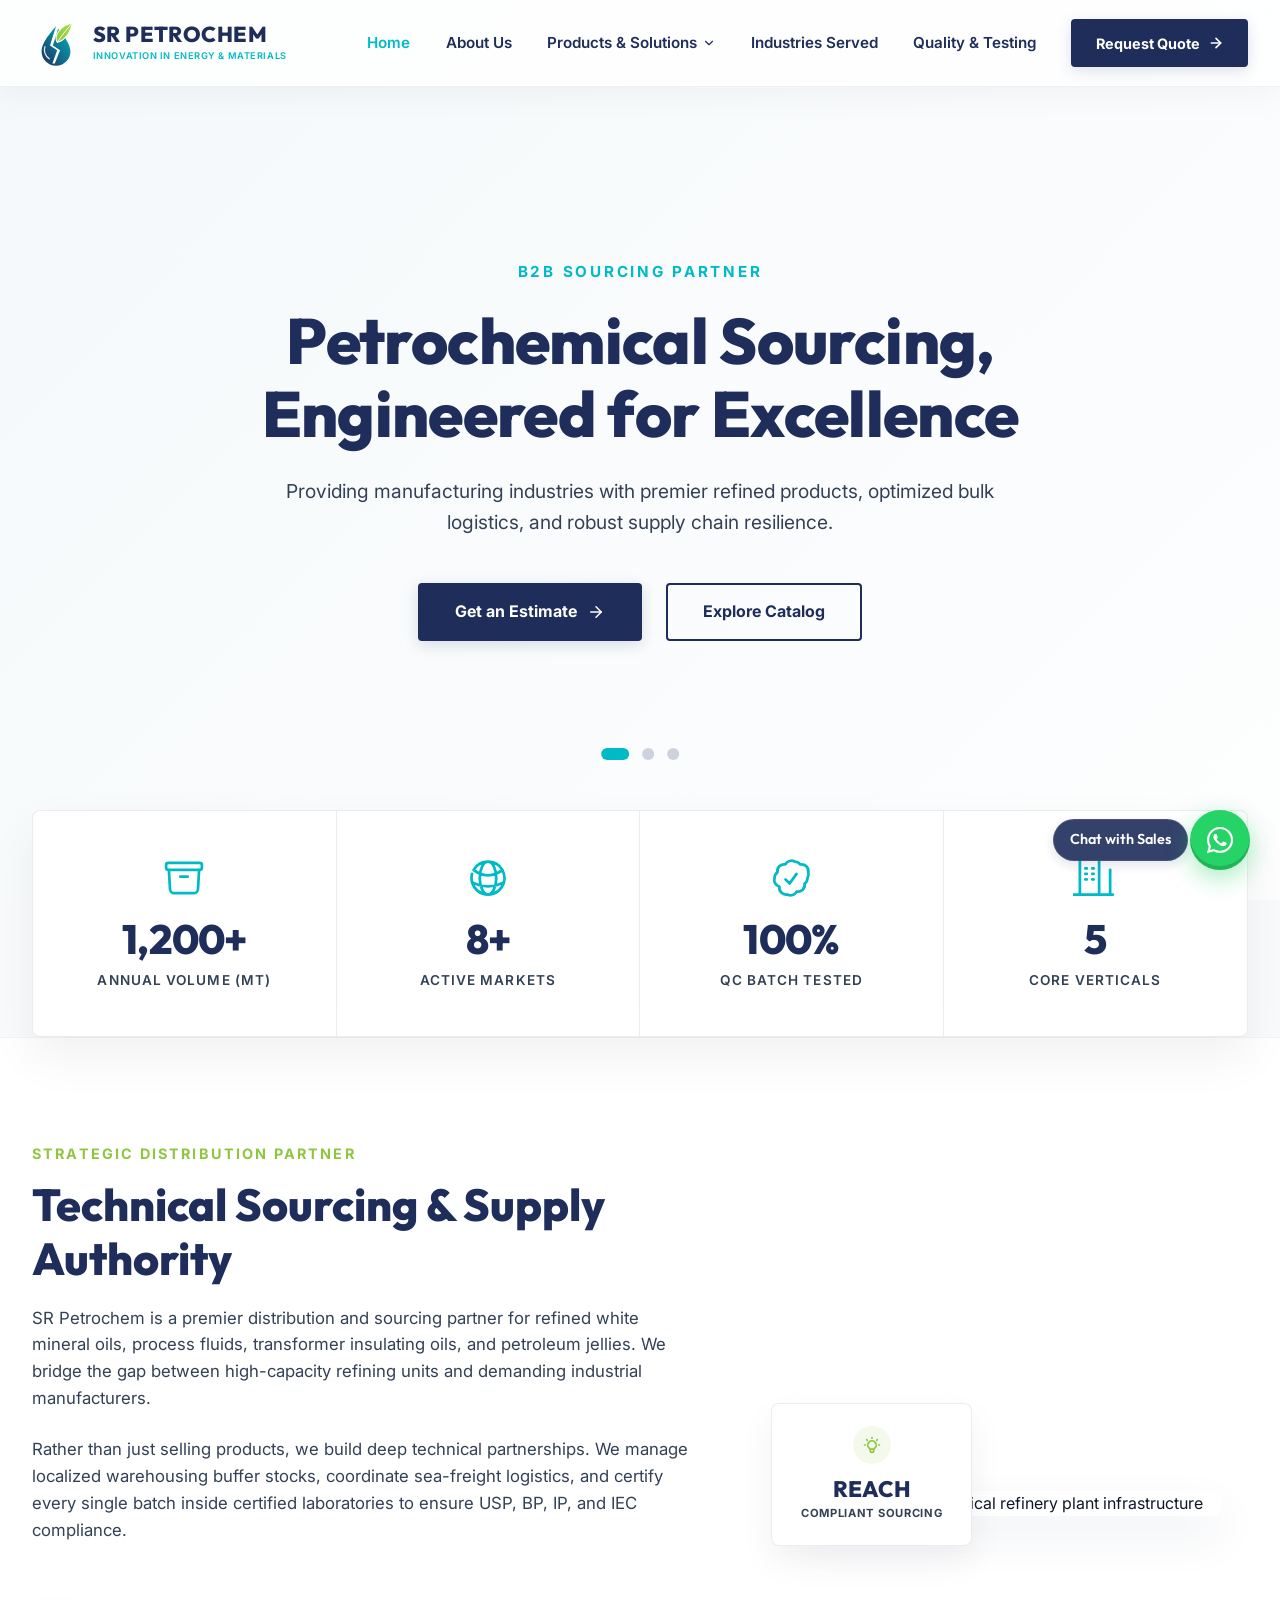
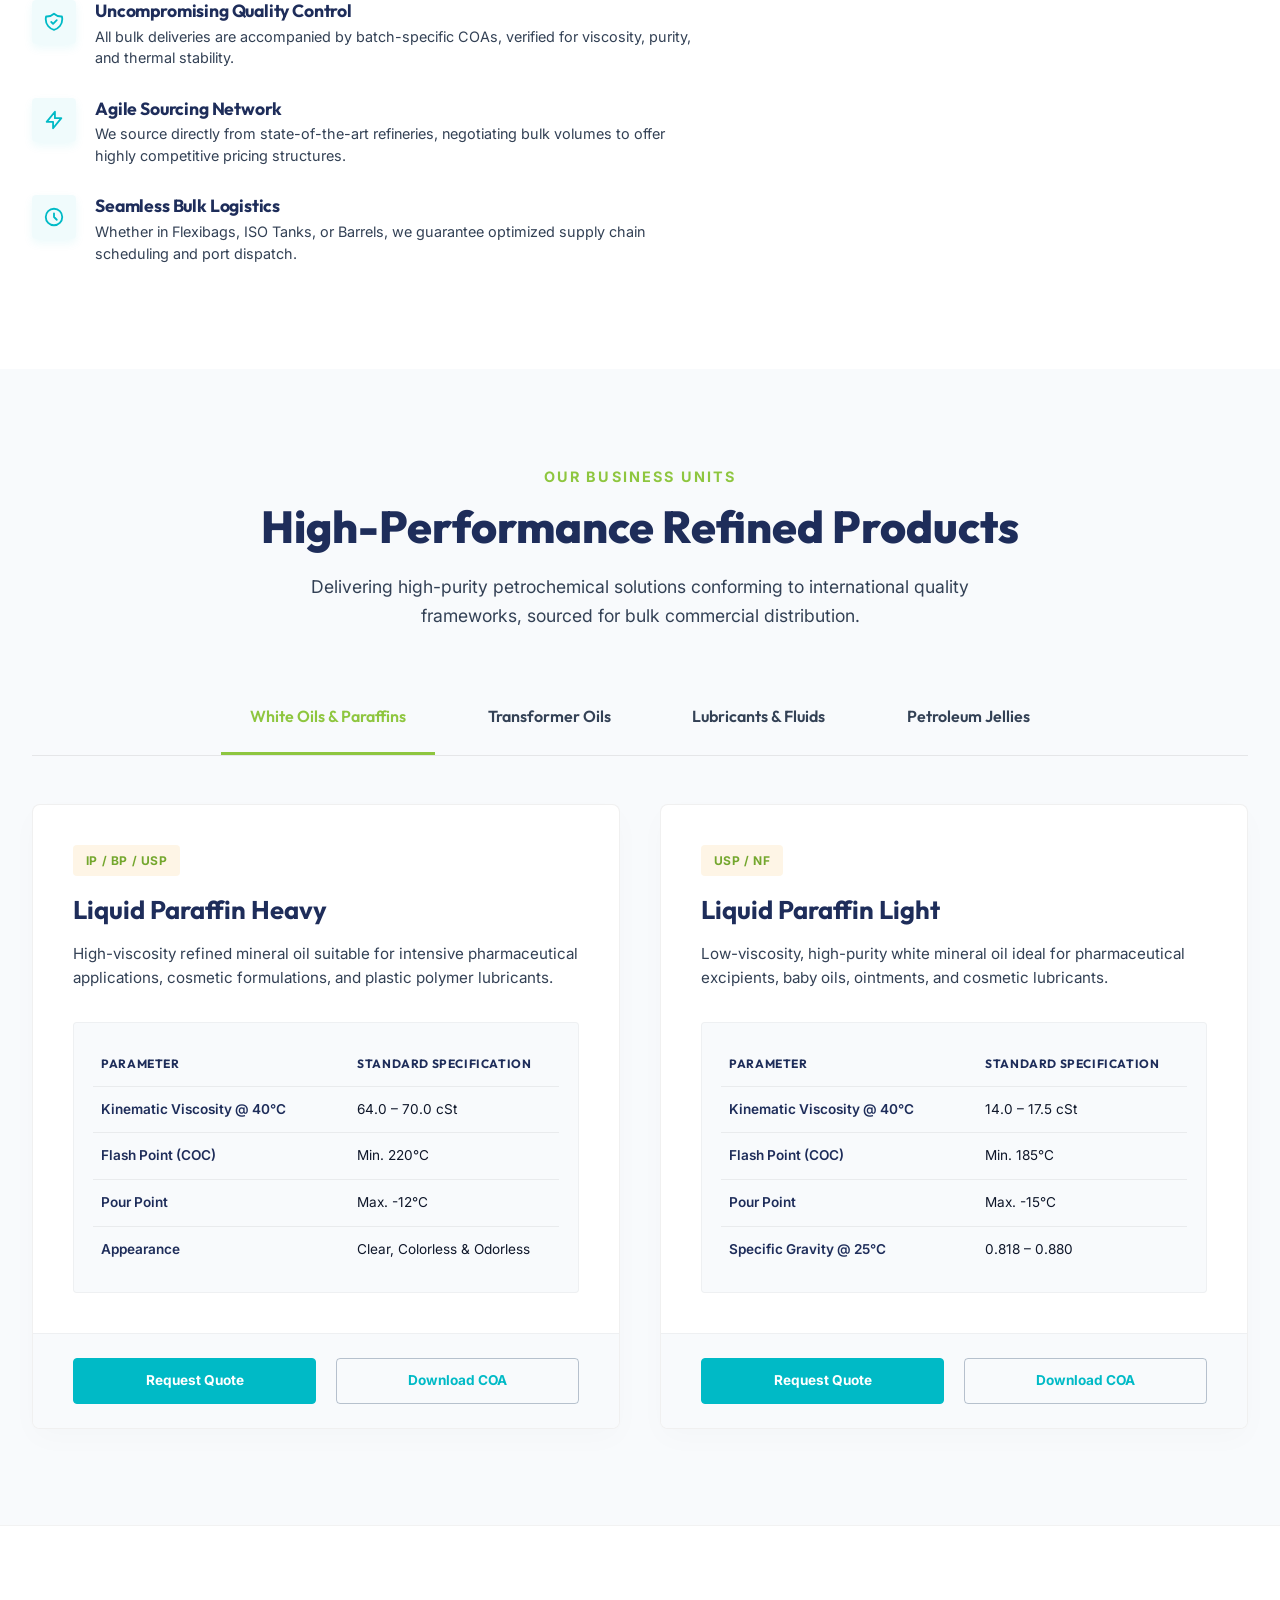
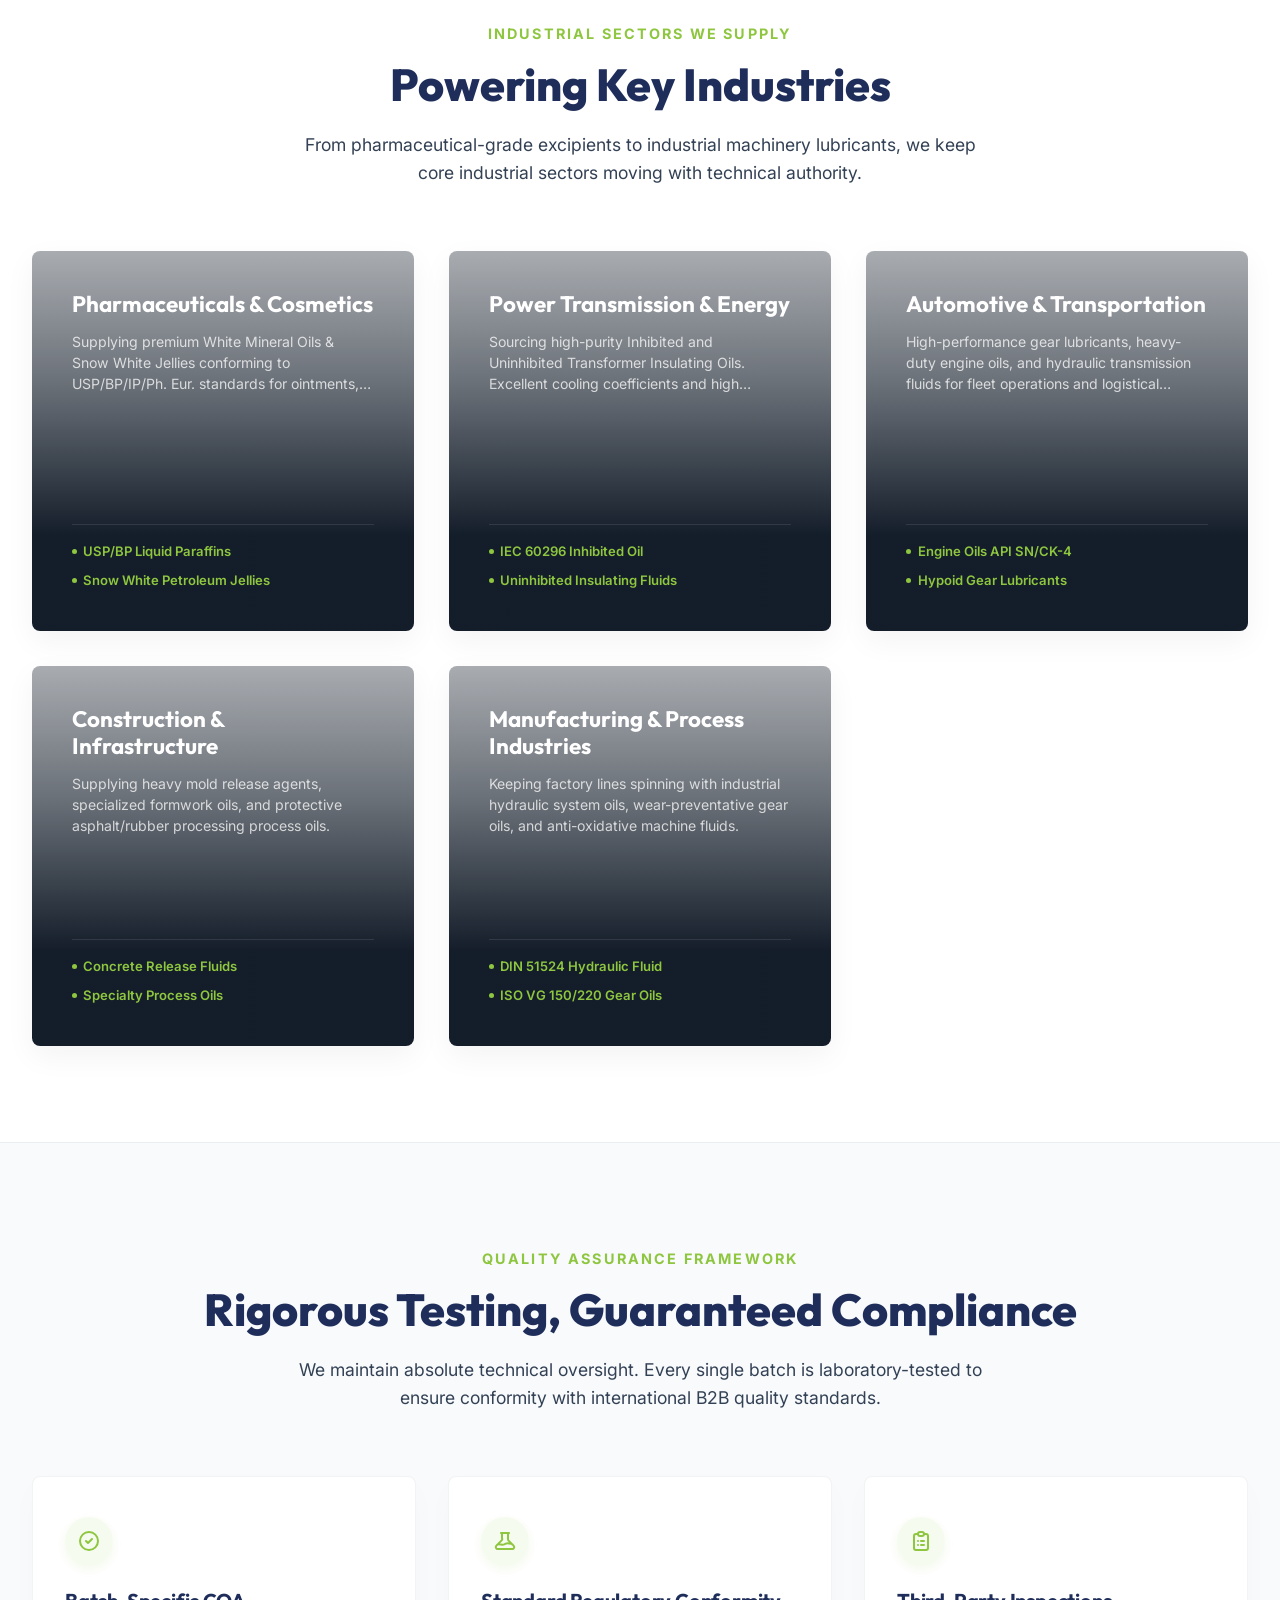
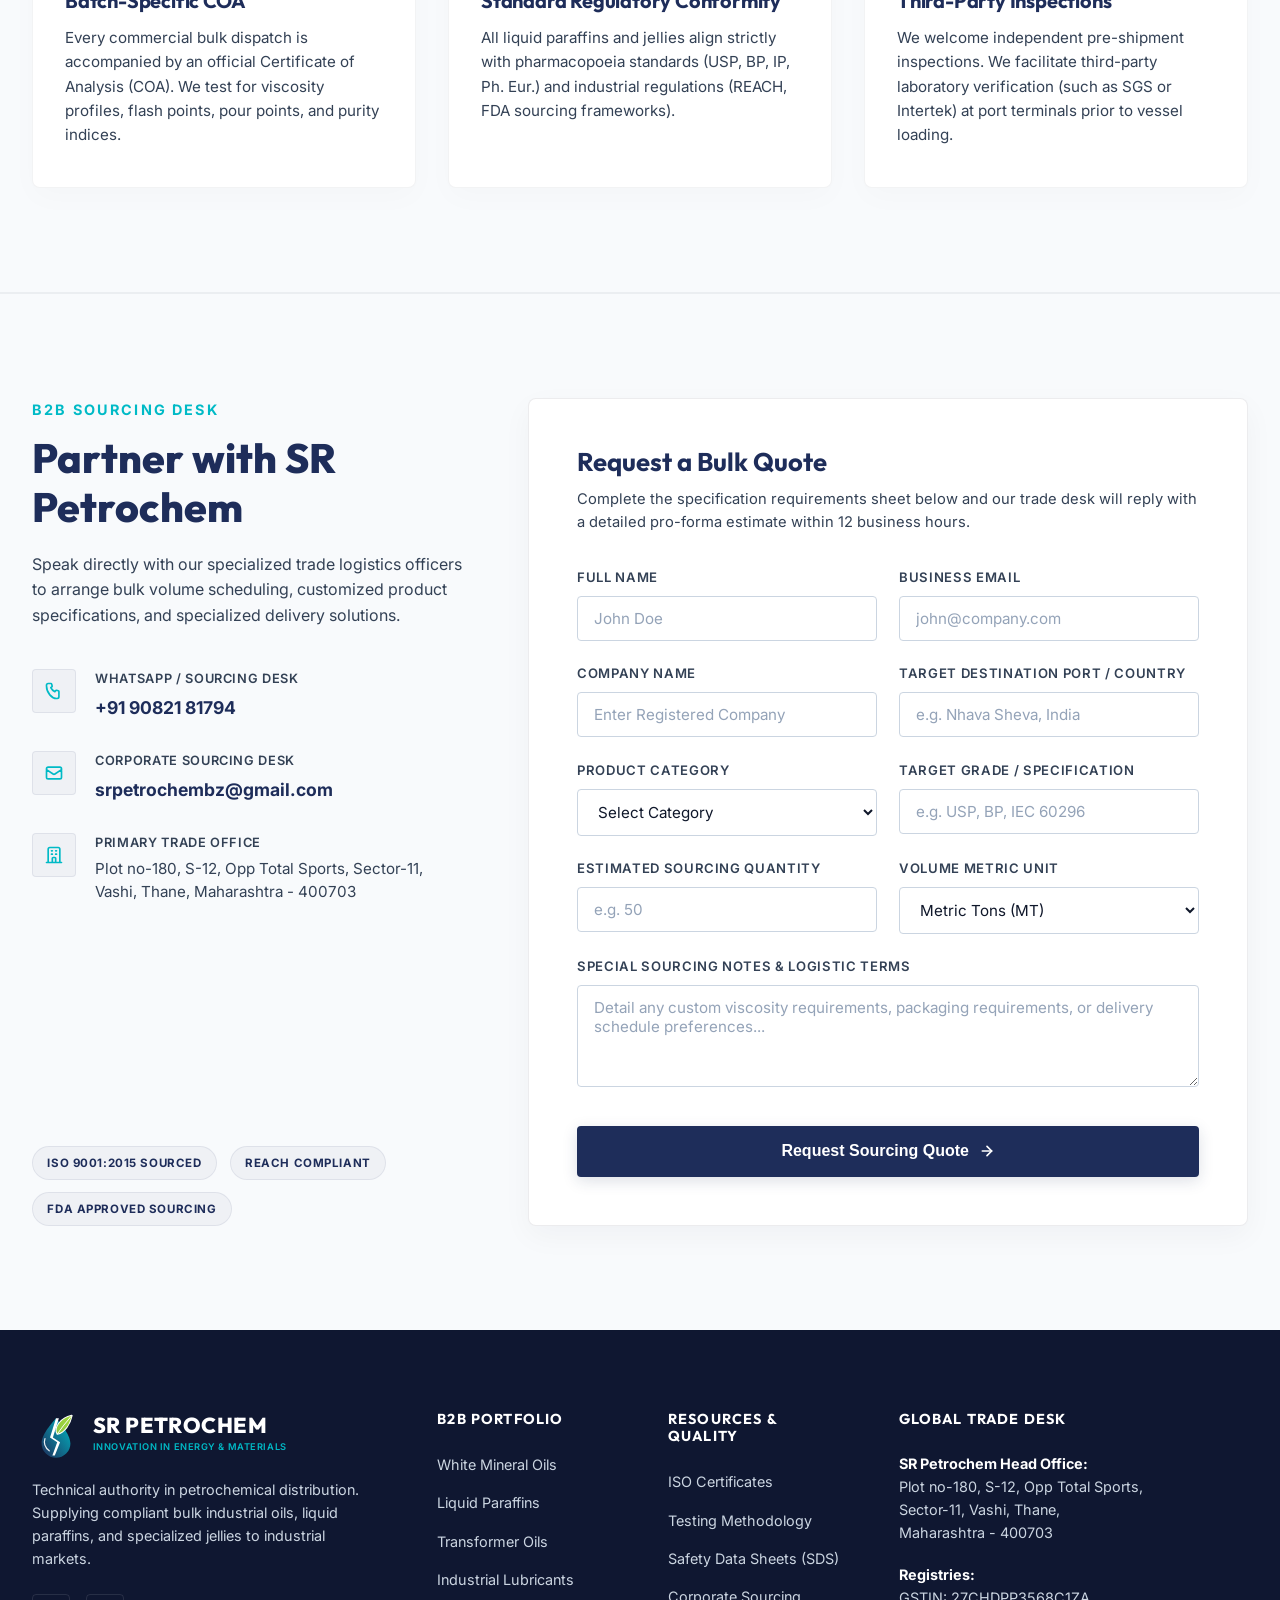
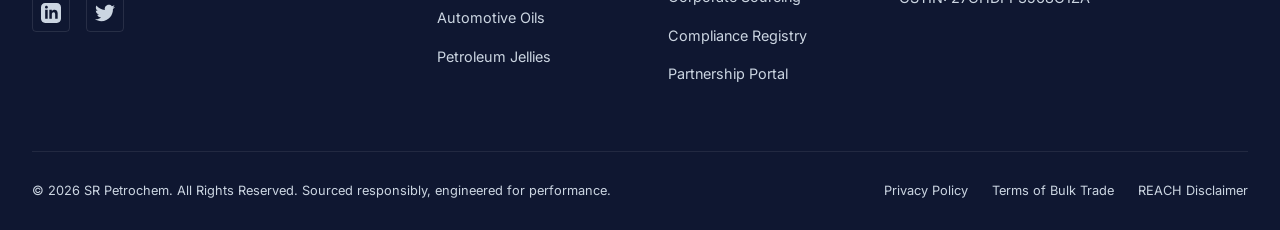
==== index.html @ a544854c "Remove trust badges strip from Quality section in both pages" ====
<!DOCTYPE html>
<html lang="en">

<head>
  <meta charset="UTF-8">
  <meta name="viewport" content="width=device-width, initial-scale=1.0">
  <title>SR Petrochem | B2B Sourcing Partner & Petrochemical Distributors</title>

  <!-- SEO Metadata -->
  <meta name="description"
    content="SR Petrochem is a premier sourcing and distribution partner for White Mineral Oils, Liquid Paraffins, Transformer Oils, Industrial Lubricants, and Petroleum Jellies. Technical authority & quality testing guaranteed.">
  <meta name="keywords"
    content="SR Petrochem, White Oils, Liquid Paraffin, Transformer Oils, Insulating Oils, Lubricants, Industrial Oils, Petroleum Jelly, Petrochemical Distribution, Bulk Sourcing">

  <!-- Custom Stylesheet -->
  <link rel="stylesheet" href="css/style.css">
</head>

<body>

  <!-- Sticky Glassmorphic Navbar -->
  <header class="header-wrapper" id="main-header">
    <div class="header-container">
      <a href="#" class="logo-section" id="brand-logo">
        <!-- Brand Inline SVG Logo Mark -->
        <svg xmlns="http://www.w3.org/2000/svg" viewBox="0 0 200 200" class="logo-svg"
          style="width: 48px; height: 48px; flex-shrink: 0;" aria-hidden="true">
          <defs>
            <linearGradient id="drop-gradient" x1="100%" y1="0%" x2="0%" y2="100%">
              <stop offset="0%" stop-color="#00BAC6" />
              <stop offset="100%" stop-color="#1E2D5A" />
            </linearGradient>
            <linearGradient id="leaf-gradient" x1="100%" y1="0%" x2="0%" y2="100%">
              <stop offset="0%" stop-color="#A5DB3C" />
              <stop offset="100%" stop-color="#8EC63F" />
            </linearGradient>
          </defs>
          <path d="M 100,30 C 112,45 160,95 160,135 A 60,60 0 0,1 40,135 C 40,95 88,45 100,30 Z"
            fill="url(#drop-gradient)" />
          <path d="M 54,115 C 49,130 52,150 72,166" stroke="white" stroke-width="5" stroke-linecap="round" fill="none"
            opacity="0.9" />
          <polygon points="100,30 112,30 87,110 117,130 95,185 85,185 105,130 75,110" fill="white" />
          <path d="M 106,95 C 92,70 120,30 165,20 C 158,55 135,88 106,95 Z" fill="white" stroke="white" stroke-width="8"
            stroke-linejoin="round" />
          <path d="M 106,95 C 92,70 120,30 165,20 C 158,55 135,88 106,95 Z" fill="url(#leaf-gradient)" />
          <path d="M 106,95 Q 130,60 165,20" stroke="white" stroke-width="4" stroke-linecap="round" fill="none" />
        </svg>
        <div class="logo-text-group">
          <div class="logo-brand-name">SR PETROCHEM</div>
          <div class="logo-tagline">INNOVATION IN ENERGY & MATERIALS</div>
        </div>
      </a>

      <nav aria-label="Main Navigation">
        <ul class="nav-menu" id="navigation-list">
          <li class="nav-item">
            <a href="#" class="nav-link active" id="nav-link-home">Home</a>
          </li>
          <li class="nav-item">
            <a href="#about" class="nav-link" id="nav-link-about">About Us</a>
          </li>
          <li class="nav-item">
            <a href="#products" class="nav-link has-dropdown" id="nav-link-products" aria-expanded="false"
              aria-haspopup="true">
              Products & Solutions
              <svg xmlns="http://www.w3.org/2000/svg" viewBox="0 0 24 24" fill="none" stroke="currentColor"
                stroke-width="2" stroke-linecap="round" stroke-linejoin="round" aria-hidden="true">
                <polyline points="6 9 12 15 18 9"></polyline>
              </svg>
            </a>

            <!-- Multi-level Mega Dropdown -->
            <div class="mega-menu" id="products-mega-menu">
              <!-- Column 1 -->
              <div class="mega-column">
                <div class="mega-title">White Oils & Paraffins</div>
                <ul class="mega-list">
                  <li class="mega-list-item"><a href="#lp-heavy" id="prod-lp-heavy">Liquid Paraffin Heavy</a></li>
                  <li class="mega-list-item"><a href="#lp-light" id="prod-lp-light">Liquid Paraffin Light</a></li>
                  <li class="mega-list-item"><a href="#mo-usp" id="prod-mo-usp">Mineral Oil USP</a></li>
                  <li class="mega-list-item"><a href="#mo-bp-ip" id="prod-mo-bp-ip">Mineral Oil BP/IP</a></li>
                </ul>
              </div>

              <!-- Column 2 -->
              <div class="mega-column">
                <div class="mega-title">Transformer Oils</div>
                <ul class="mega-list">
                  <li class="mega-list-item"><a href="#trans-inhibited" id="prod-trans-inhibited">Inhibited Transformer
                      Oil</a></li>
                  <li class="mega-list-item"><a href="#trans-uninhibited" id="prod-trans-uninhibited">Uninhibited
                      Insulating Oil</a></li>
                  <li class="mega-list-item"><a href="#trans-ehv" id="prod-trans-ehv">EHV Grade Insulating Oils</a></li>
                  <li class="mega-list-item"><a href="#trans-high-flash" id="prod-trans-high-flash">High Flash Point
                      Fluids</a></li>
                </ul>
              </div>

              <!-- Column 3 -->
              <div class="mega-column">
                <div class="mega-title">Lubricants & Fluids</div>
                <ul class="mega-list">
                  <li class="mega-list-item"><a href="#lubes-hydraulic" id="prod-lubes-hydraulic">Industrial Hydraulic
                      Oils</a></li>
                  <li class="mega-list-item"><a href="#lubes-gear" id="prod-lubes-gear">Heavy Duty Gear Oils</a></li>
                  <li class="mega-list-item"><a href="#lubes-engine" id="prod-lubes-engine">Automotive Engine Oils</a>
                  </li>
                  <li class="mega-list-item"><a href="#lubes-process" id="prod-lubes-process">Specialty Process Oils</a>
                  </li>
                </ul>
              </div>

              <!-- Column 4 -->
              <div class="mega-column">
                <div class="mega-title">Petroleum Jellies</div>
                <ul class="mega-list">
                  <li class="mega-list-item"><a href="#pj-white" id="prod-pj-white">White Petroleum Jelly</a></li>
                  <li class="mega-list-item"><a href="#pj-yellow" id="prod-pj-yellow">Yellow Petroleum Jelly</a></li>
                  <li class="mega-list-item"><a href="#pj-snow-usp" id="prod-pj-snow-usp">Snow White Jelly USP</a></li>
                  <li class="mega-list-item"><a href="#pj-industrial" id="prod-pj-industrial">Industrial Grade Jelly</a>
                  </li>
                </ul>
              </div>
            </div>
          </li>

          <li class="nav-item">
            <a href="#industries" class="nav-link" id="nav-link-industries">Industries Served</a>
          </li>
          <li class="nav-item">
            <a href="#compliance" class="nav-link" id="nav-link-compliance">Quality & Testing</a>
          </li>
          <li class="nav-item">
            <a href="#contact" class="nav-cta" id="nav-link-cta">
              Request Quote
              <svg xmlns="http://www.w3.org/2000/svg" viewBox="0 0 24 24" fill="none" stroke="currentColor"
                stroke-width="2.5" stroke-linecap="round" stroke-linejoin="round" style="width: 16px; height: 16px;"
                aria-hidden="true">
                <line x1="5" y1="12" x2="19" y2="12"></line>
                <polyline points="12 5 19 12 12 19"></polyline>
              </svg>
            </a>
          </li>
        </ul>
      </nav>

      <button class="mobile-toggle" aria-label="Toggle Navigation Menu" aria-controls="navigation-list"
        aria-expanded="false" id="mobile-menu-trigger">
        <span></span>
        <span></span>
        <span></span>
      </button>
    </div>
  </header>

  <!-- Hero Slider Section -->
  <section class="hero-slider-section" id="hero-slider" aria-label="Company Overview Slideshow">
    <div class="hero-slider-container">

      <!-- Slide 1 -->
      <div class="hero-slide active"
        style="background-image: url('https://images.unsplash.com/photo-1578575437130-527eed3abbec?auto=format&fit=crop&q=80&w=1600');"
        id="slide-1" role="group" aria-roledescription="slide" aria-label="1 of 3">
        <div class="hero-content">
          <span class="hero-tagline">B2B Sourcing Partner</span>
          <h1 class="hero-title">Petrochemical Sourcing, Engineered for Excellence</h1>
          <p class="hero-desc">Providing manufacturing industries with premier refined products, optimized
            bulk logistics, and robust supply chain resilience.</p>
          <div class="hero-actions">
            <a href="#contact" class="btn btn-primary" id="slide1-primary-cta">
              Get an Estimate
              <svg xmlns="http://www.w3.org/2000/svg" viewBox="0 0 24 24" fill="none" stroke="currentColor"
                stroke-width="2" stroke-linecap="round" stroke-linejoin="round" style="width: 18px; height: 18px;"
                aria-hidden="true">
                <line x1="5" y1="12" x2="19" y2="12"></line>
                <polyline points="12 5 19 12 12 19"></polyline>
              </svg>
            </a>
            <a href="#products" class="btn btn-secondary" id="slide1-secondary-cta">Explore Catalog</a>
          </div>
        </div>
      </div>

      <!-- Slide 2 -->
      <div class="hero-slide"
        style="background-image: url('https://images.unsplash.com/photo-1581091226825-a6a2a5aee158?auto=format&fit=crop&q=80&w=1600');"
        id="slide-2" role="group" aria-roledescription="slide" aria-label="2 of 3">
        <div class="hero-content">
          <span class="hero-tagline">Uncompromising Quality</span>
          <h1 class="hero-title">Rigorous Testing, Guaranteed Compliance</h1>
          <p class="hero-desc">All batches undergo intensive laboratory verification. Fully compliant with USP, BP, IP,
            and EHV international industrial regulations.</p>
          <div class="hero-actions">
            <a href="#contact" class="btn btn-primary" id="slide2-primary-cta">Request COA & Specs</a>
            <a href="#compliance" class="btn btn-secondary" id="slide2-secondary-cta">Our Standards</a>
          </div>
        </div>
      </div>

      <!-- Slide 3 -->
      <div class="hero-slide"
        style="background-image: url('https://images.unsplash.com/photo-1518709268805-4e9042af9f23?auto=format&fit=crop&q=80&w=1600');"
        id="slide-3" role="group" aria-roledescription="slide" aria-label="3 of 3">
        <div class="hero-content">
          <span class="hero-tagline">Seamless Bulk Distribution</span>
          <h1 class="hero-title">Strategic Sourcing, Uninterrupted Supply</h1>
          <p class="hero-desc">Through deep technical partnerships and localized warehousing hubs, we guarantee timely
            B2B dispatch and operational continuity.</p>
          <div class="hero-actions">
            <a href="#contact" class="btn btn-primary" id="slide3-primary-cta">Partner with Us</a>
            <a href="#about" class="btn btn-secondary" id="slide3-secondary-cta">Learn More</a>
          </div>
        </div>
      </div>

    </div>

    <!-- Slide Indicators -->
    <div class="slider-dots">
      <button class="slider-dot active" aria-label="Navigate to Slide 1" aria-controls="slide-1" id="dot-1"></button>
      <button class="slider-dot" aria-label="Navigate to Slide 2" aria-controls="slide-2" id="dot-2"></button>
      <button class="slider-dot" aria-label="Navigate to Slide 3" aria-controls="slide-3" id="dot-3"></button>
    </div>
  </section>

  <!-- Floating Stats Section -->
  <section class="stats-section" id="stats-panel" aria-label="Operational Statistics">
    <div class="stats-grid">

      <!-- Stat 1 -->
      <div class="stat-card" id="stat-volume">
        <div class="stat-icon" aria-hidden="true">
          <svg xmlns="http://www.w3.org/2000/svg" fill="none" viewBox="0 0 24 24" stroke="currentColor"
            stroke-width="1.5">
            <path stroke-linecap="round" stroke-linejoin="round"
              d="M20.25 7.5l-.625 10.632a2.25 2.25 0 01-2.247 2.118H6.622a2.25 2.25 0 01-2.247-2.118L3.75 7.5M10 11.25h4M3.375 7.5h17.25c.621 0 1.125-.504 1.125-1.125v-1.5c0-.621-.504-1.125-1.125-1.125H3.375c-.621 0-1.125.504-1.125 1.125v1.5c0 .621.504 1.125 1.125 1.125z" />
          </svg>
        </div>
        <div class="stat-number" data-target="1200" data-suffix="+" id="val-volume">0</div>
        <div class="stat-label">Annual Volume (MT)</div>
      </div>

      <!-- Stat 2 -->
      <div class="stat-card" id="stat-markets">
        <div class="stat-icon" aria-hidden="true">
          <svg xmlns="http://www.w3.org/2000/svg" fill="none" viewBox="0 0 24 24" stroke="currentColor"
            stroke-width="1.5">
            <path stroke-linecap="round" stroke-linejoin="round"
              d="M12 21a9.004 9.004 0 008.716-6.747M12 21a9.004 9.004 0 01-8.716-6.747M12 21c2.485 0 4.5-4.03 4.5-9S14.485 3 12 3m0 18c-2.485 0-4.5-4.03-4.5-9S9.515 3 12 3m0 0a8.997 8.997 0 017.843 4.582M12 3a8.997 8.997 0 00-7.843 4.582m15.686 0A11.953 11.953 0 0112 10.5c-2.998 0-5.74-1.1-7.843-2.918m15.686 0A8.959 8.959 0 0121 12c0 .778-.099 1.533-.284 2.253m0 0A17.919 17.919 0 0112 16.5c-3.162 0-6.133-.815-8.716-2.247m0 0A9.015 9.015 0 013 12c0-.778.099-1.533.284-2.253" />
          </svg>
        </div>
        <div class="stat-number" data-target="8" data-suffix="+" id="val-markets">0</div>
        <div class="stat-label">Active Markets</div>
      </div>

      <!-- Stat 3 -->
      <div class="stat-card" id="stat-testing">
        <div class="stat-icon" aria-hidden="true">
          <svg xmlns="http://www.w3.org/2000/svg" fill="none" viewBox="0 0 24 24" stroke="currentColor"
            stroke-width="1.5">
            <path stroke-linecap="round" stroke-linejoin="round"
              d="M9 12.75L11.25 15 15 9.75M21 12c0 1.268-.63 2.39-1.593 3.068a3.745 3.745 0 01-1.043 3.296 3.745 3.745 0 01-3.296 1.043A3.745 3.745 0 0110 21a3.745 3.745 0 01-3.296-1.043 3.745 3.745 0 01-1.043-3.296A3.745 3.745 0 013 12c0-1.268.63-2.39 1.593-3.068a3.745 3.745 0 011.043-3.296 3.745 3.745 0 013.296-1.043A3.745 3.745 0 0114 3c1.268 0 2.39.63 3.068 1.593a3.746 3.746 0 013.296 1.043 3.746 3.746 0 011.043 3.296A3.745 3.745 0 0121 12z" />
          </svg>
        </div>
        <div class="stat-number" data-target="100" data-suffix="%" id="val-testing">0</div>
        <div class="stat-label">QC Batch Tested</div>
      </div>

      <!-- Stat 4 -->
      <div class="stat-card" id="stat-verticals">
        <div class="stat-icon" aria-hidden="true">
          <svg xmlns="http://www.w3.org/2000/svg" fill="none" viewBox="0 0 24 24" stroke="currentColor"
            stroke-width="1.5">
            <path stroke-linecap="round" stroke-linejoin="round"
              d="M2.25 21h19.5m-18-18v18m10.5-18v18m6-13.5V21M6.75 6.75h.75m-.75 3h.75m-.75 3h.75m3-6h.75m-.75 3h.75m-.75 3h.75M21 21h-21" />
          </svg>
        </div>
        <div class="stat-number" data-target="5" data-suffix="" id="val-verticals">0</div>
        <div class="stat-label">Core Verticals</div>
      </div>

    </div>
  </section>

  <!-- About Us Section -->
  <section class="about-section" id="about">
    <div class="section-container">
      <div class="about-grid">

        <!-- Left Column: Corporate Story -->
        <div class="about-text-col">
          <span class="section-tagline">Strategic Distribution Partner</span>
          <h2 class="section-title">Technical Sourcing &amp; Supply Authority</h2>
          <p class="about-desc">
            SR Petrochem is a premier distribution and sourcing partner for refined white mineral oils, process
            fluids, transformer insulating oils, and petroleum jellies. We bridge the gap between high-capacity refining
            units and demanding industrial manufacturers.
          </p>
          <p class="about-desc">
            Rather than just selling products, we build deep technical partnerships. We manage localized warehousing
            buffer stocks, coordinate sea-freight logistics, and certify every single batch inside certified
            laboratories to ensure USP, BP, IP, and IEC compliance.
          </p>

          <div class="about-values">
            <div class="value-item">
              <div class="value-icon" aria-hidden="true">
                <svg xmlns="http://www.w3.org/2000/svg" fill="none" viewBox="0 0 24 24" stroke="currentColor"
                  stroke-width="2">
                  <path stroke-linecap="round" stroke-linejoin="round"
                    d="M9 12l2 2 4-4m5.618-4.016A11.955 11.955 0 0112 2.944a11.955 11.955 0 01-8.618 3.04A12.02 12.02 0 003 9c0 5.591 3.824 10.29 9 11.622 5.176-1.332 9-6.03 9-11.622 0-1.042-.133-2.052-.382-3.016z" />
                </svg>
              </div>
              <div class="value-text">
                <h4>Uncompromising Quality Control</h4>
                <p>All bulk deliveries are accompanied by batch-specific COAs, verified for viscosity, purity, and
                  thermal stability.</p>
              </div>
            </div>

            <div class="value-item">
              <div class="value-icon" aria-hidden="true">
                <svg xmlns="http://www.w3.org/2000/svg" fill="none" viewBox="0 0 24 24" stroke="currentColor"
                  stroke-width="2">
                  <path stroke-linecap="round" stroke-linejoin="round" d="M13 10V3L4 14h7v7l9-11h-7z" />
                </svg>
              </div>
              <div class="value-text">
                <h4>Agile Sourcing Network</h4>
                <p>We source directly from state-of-the-art refineries, negotiating bulk volumes to offer highly
                  competitive pricing structures.</p>
              </div>
            </div>

            <div class="value-item">
              <div class="value-icon" aria-hidden="true">
                <svg xmlns="http://www.w3.org/2000/svg" fill="none" viewBox="0 0 24 24" stroke="currentColor"
                  stroke-width="2">
                  <path stroke-linecap="round" stroke-linejoin="round"
                    d="M12 8v4l3 3m6-3a9 9 0 11-18 0 9 9 0 0118 0z" />
                </svg>
              </div>
              <div class="value-text">
                <h4>Seamless Bulk Logistics</h4>
                <p>Whether in Flexibags, ISO Tanks, or Barrels, we guarantee optimized supply chain scheduling and port
                  dispatch.</p>
              </div>
            </div>
          </div>
        </div>

        <!-- Right Column: Visual Graphic and Key Focus Cards -->
        <div class="about-graphic-col">
          <div class="graphic-image-wrapper">
            <img src="https://images.unsplash.com/photo-1504307651254-35680f356dfd?auto=format&fit=crop&q=80&w=800"
              alt="Industrial petrochemical refinery plant infrastructure" class="about-main-image">
            <div class="overlapping-info-card">
              <div class="card-icon" aria-hidden="true">
                <svg xmlns="http://www.w3.org/2000/svg" fill="none" viewBox="0 0 24 24" stroke="currentColor"
                  stroke-width="2">
                  <path stroke-linecap="round" stroke-linejoin="round"
                    d="M9.663 17h4.673M12 3v1m6.364 1.636l-.707.707M21 12h-1M4 12H3m3.343-5.657l-.707-.707m2.828 9.9a5 5 0 117.072 0l-.548.547A3.374 3.374 0 0014 18.469V19a2 2 0 11-4 0v-.531c0-.895-.356-1.754-.988-2.386l-.548-.547z" />
                </svg>
              </div>
              <div class="card-number">REACH</div>
              <div class="card-label">Compliant Sourcing</div>
            </div>
          </div>
        </div>

      </div>
    </div>
  </section>

  <!-- B2B Product Catalog Section -->
  <section class="products-section" id="products">
    <div class="section-container">
      <div class="section-header">
        <span class="section-tagline">Our Business Units</span>
        <h2 class="section-title">High-Performance Refined Products</h2>
        <p class="section-desc">Delivering high-purity petrochemical solutions conforming to international quality
          frameworks, sourced for bulk commercial distribution.</p>
      </div>

      <!-- Tab Buttons Navigation -->
      <div class="tabs-container">
        <div class="product-tabs" role="tablist" aria-label="Product Categories">
          <button class="tab-btn active" role="tab" aria-selected="true" aria-controls="pane-white-oils"
            id="tab-white-oils" data-tab="white-oils">
            White Oils & Paraffins
          </button>
          <button class="tab-btn" role="tab" aria-selected="false" aria-controls="pane-transformer-oils"
            id="tab-transformer-oils" data-tab="transformer-oils">
            Transformer Oils
          </button>
          <button class="tab-btn" role="tab" aria-selected="false" aria-controls="pane-lubricants" id="tab-lubricants"
            data-tab="lubricants">
            Lubricants & Fluids
          </button>
          <button class="tab-btn" role="tab" aria-selected="false" aria-controls="pane-jellies" id="tab-jellies"
            data-tab="jellies">
            Petroleum Jellies
          </button>
        </div>
      </div>

      <!-- Tab Panes Content -->
      <div class="tab-content-wrapper">

        <!-- Pane 1: White Oils -->
        <div class="tab-pane active" id="pane-white-oils" role="tabpanel" aria-labelledby="tab-white-oils">
          <div class="products-grid">

            <!-- Card 1 -->
            <div class="product-card" id="lp-heavy-card">
              <div class="product-card-body">
                <div class="product-badge">IP / BP / USP</div>
                <h3 class="product-card-title">Liquid Paraffin Heavy</h3>
                <p class="product-card-desc">High-viscosity refined mineral oil suitable for intensive pharmaceutical
                  applications, cosmetic formulations, and plastic polymer lubricants.</p>

                <div class="specs-table-wrapper">
                  <table class="specs-table" aria-label="Liquid Paraffin Heavy Specifications">
                    <thead>
                      <tr>
                        <th>Parameter</th>
                        <th>Standard Specification</th>
                      </tr>
                    </thead>
                    <tbody>
                      <tr>
                        <td>Kinematic Viscosity @ 40°C</td>
                        <td>64.0 – 70.0 cSt</td>
                      </tr>
                      <tr>
                        <td>Flash Point (COC)</td>
                        <td>Min. 220°C</td>
                      </tr>
                      <tr>
                        <td>Pour Point</td>
                        <td>Max. -12°C</td>
                      </tr>
                      <tr>
                        <td>Appearance</td>
                        <td>Clear, Colorless & Odorless</td>
                      </tr>
                    </tbody>
                  </table>
                </div>
              </div>
              <div class="product-card-footer">
                <a href="#contact" class="btn-card btn-card-primary">Request Quote</a>
                <a href="#contact" class="btn-card btn-card-secondary">Download COA</a>
              </div>
            </div>

            <!-- Card 2 -->
            <div class="product-card" id="lp-light-card">
              <div class="product-card-body">
                <div class="product-badge">USP / NF</div>
                <h3 class="product-card-title">Liquid Paraffin Light</h3>
                <p class="product-card-desc">Low-viscosity, high-purity white mineral oil ideal for pharmaceutical
                  excipients, baby oils, ointments, and cosmetic lubricants.</p>

                <div class="specs-table-wrapper">
                  <table class="specs-table" aria-label="Liquid Paraffin Light Specifications">
                    <thead>
                      <tr>
                        <th>Parameter</th>
                        <th>Standard Specification</th>
                      </tr>
                    </thead>
                    <tbody>
                      <tr>
                        <td>Kinematic Viscosity @ 40°C</td>
                        <td>14.0 – 17.5 cSt</td>
                      </tr>
                      <tr>
                        <td>Flash Point (COC)</td>
                        <td>Min. 185°C</td>
                      </tr>
                      <tr>
                        <td>Pour Point</td>
                        <td>Max. -15°C</td>
                      </tr>
                      <tr>
                        <td>Specific Gravity @ 25°C</td>
                        <td>0.818 – 0.880</td>
                      </tr>
                    </tbody>
                  </table>
                </div>
              </div>
              <div class="product-card-footer">
                <a href="#contact" class="btn-card btn-card-primary">Request Quote</a>
                <a href="#contact" class="btn-card btn-card-secondary">Download COA</a>
              </div>
            </div>

          </div>
        </div>

        <!-- Pane 2: Transformer Oils -->
        <div class="tab-pane" id="pane-transformer-oils" role="tabpanel" aria-labelledby="tab-transformer-oils">
          <div class="products-grid">

            <!-- Card 1 -->
            <div class="product-card" id="trans-inhibited-card">
              <div class="product-card-body">
                <div class="product-badge">IEC 60296:2020 (I)</div>
                <h3 class="product-card-title">Inhibited Transformer Oil</h3>
                <p class="product-card-desc">Premium grade insulating oil with added anti-oxidant inhibitors. Excellent
                  thermal oxidation stability and breakdown voltage capacity for EHV transformers.</p>

                <div class="specs-table-wrapper">
                  <table class="specs-table" aria-label="Inhibited Transformer Oil Specifications">
                    <thead>
                      <tr>
                        <th>Parameter</th>
                        <th>Standard Specification</th>
                      </tr>
                    </thead>
                    <tbody>
                      <tr>
                        <td>Kinematic Viscosity @ 40°C</td>
                        <td>Max. 12.0 cSt</td>
                      </tr>
                      <tr>
                        <td>Breakdown Voltage (BdV)</td>
                        <td>Min. 70 kV (after treatment)</td>
                      </tr>
                      <tr>
                        <td>Flash Point (PMCC)</td>
                        <td>Min. 140°C</td>
                      </tr>
                      <tr>
                        <td>Pour Point</td>
                        <td>Max. -40°C</td>
                      </tr>
                    </tbody>
                  </table>
                </div>
              </div>
              <div class="product-card-footer">
                <a href="#contact" class="btn-card btn-card-primary">Request Quote</a>
                <a href="#contact" class="btn-card btn-card-secondary">Download COA</a>
              </div>
            </div>

            <!-- Card 2 -->
            <div class="product-card" id="trans-uninhibited-card">
              <div class="product-card-body">
                <div class="product-badge">IEC 60296:2020 (U)</div>
                <h3 class="product-card-title">Uninhibited Insulating Oil</h3>
                <p class="product-card-desc">Pure naphthenic mineral oil without synthetic additives. Provides standard
                  dielectric strength, rapid heat transfer, and reliable cold-start flow rates.</p>

                <div class="specs-table-wrapper">
                  <table class="specs-table" aria-label="Uninhibited Insulating Oil Specifications">
                    <thead>
                      <tr>
                        <th>Parameter</th>
                        <th>Standard Specification</th>
                      </tr>
                    </thead>
                    <tbody>
                      <tr>
                        <td>Kinematic Viscosity @ 40°C</td>
                        <td>Max. 12.0 cSt</td>
                      </tr>
                      <tr>
                        <td>Breakdown Voltage (BdV)</td>
                        <td>Min. 60 kV (after treatment)</td>
                      </tr>
                      <tr>
                        <td>Flash Point (PMCC)</td>
                        <td>Min. 135°C</td>
                      </tr>
                      <tr>
                        <td>Pour Point</td>
                        <td>Max. -40°C</td>
                      </tr>
                    </tbody>
                  </table>
                </div>
              </div>
              <div class="product-card-footer">
                <a href="#contact" class="btn-card btn-card-primary">Request Quote</a>
                <a href="#contact" class="btn-card btn-card-secondary">Download COA</a>
              </div>
            </div>

          </div>
        </div>

        <!-- Pane 3: Lubricants -->
        <div class="tab-pane" id="pane-lubricants" role="tabpanel" aria-labelledby="tab-lubricants">
          <div class="products-grid">

            <!-- Card 1 -->
            <div class="product-card" id="lubes-hydraulic-card">
              <div class="product-card-body">
                <div class="product-badge">DIN 51524 (HLP)</div>
                <h3 class="product-card-title">Industrial Hydraulic Oil (VG 46)</h3>
                <p class="product-card-desc">Anti-wear hydraulic fluid designed for high-pressure systems. Prevents
                  rust, foaming, and internal oxidation under extreme thermo-mechanical stress.</p>

                <div class="specs-table-wrapper">
                  <table class="specs-table" aria-label="Industrial Hydraulic Oil Specifications">
                    <thead>
                      <tr>
                        <th>Parameter</th>
                        <th>Standard Specification</th>
                      </tr>
                    </thead>
                    <tbody>
                      <tr>
                        <td>Kinematic Viscosity @ 40°C</td>
                        <td>41.4 – 50.6 cSt</td>
                      </tr>
                      <tr>
                        <td>Viscosity Index (VI)</td>
                        <td>Min. 98</td>
                      </tr>
                      <tr>
                        <td>Flash Point (COC)</td>
                        <td>Min. 220°C</td>
                      </tr>
                      <tr>
                        <td>Pour Point</td>
                        <td>Max. -21°C</td>
                      </tr>
                    </tbody>
                  </table>
                </div>
              </div>
              <div class="product-card-footer">
                <a href="#contact" class="btn-card btn-card-primary">Request Quote</a>
                <a href="#contact" class="btn-card btn-card-secondary">Download COA</a>
              </div>
            </div>

            <!-- Card 2 -->
            <div class="product-card" id="lubes-gear-card">
              <div class="product-card-body">
                <div class="product-badge">API GL-5</div>
                <h3 class="product-card-title">Heavy Duty Gear Oil (EP 80W-90)</h3>
                <p class="product-card-desc">Extreme-pressure lubricant formulated for industrial gear systems,
                  gearboxes, and automotive hypoid differentials. Exceptional load-carrying capacity.</p>

                <div class="specs-table-wrapper">
                  <table class="specs-table" aria-label="Heavy Duty Gear Oil Specifications">
                    <thead>
                      <tr>
                        <th>Parameter</th>
                        <th>Standard Specification</th>
                      </tr>
                    </thead>
                    <tbody>
                      <tr>
                        <td>Kinematic Viscosity @ 100°C</td>
                        <td>13.5 – 18.5 cSt</td>
                      </tr>
                      <tr>
                        <td>Viscosity Index (VI)</td>
                        <td>Min. 95</td>
                      </tr>
                      <tr>
                        <td>Flash Point (COC)</td>
                        <td>Min. 210°C</td>
                      </tr>
                      <tr>
                        <td>Pour Point</td>
                        <td>Max. -27°C</td>
                      </tr>
                    </tbody>
                  </table>
                </div>
              </div>
              <div class="product-card-footer">
                <a href="#contact" class="btn-card btn-card-primary">Request Quote</a>
                <a href="#contact" class="btn-card btn-card-secondary">Download COA</a>
              </div>
            </div>

          </div>
        </div>

        <!-- Pane 4: Jellies -->
        <div class="tab-pane" id="pane-jellies" role="tabpanel" aria-labelledby="tab-jellies">
          <div class="products-grid">

            <!-- Card 1 -->
            <div class="product-card" id="pj-white-card">
              <div class="product-card-body">
                <div class="product-badge">USP / BP / Ph. Eur.</div>
                <h3 class="product-card-title">White Petroleum Jelly (Snow White)</h3>
                <p class="product-card-desc">High-purity cosmetic and pharmaceutical grade ointment base. Odorless,
                  tasteless, and highly stable under ambient room temperatures.</p>

                <div class="specs-table-wrapper">
                  <table class="specs-table" aria-label="White Petroleum Jelly Specifications">
                    <thead>
                      <tr>
                        <th>Parameter</th>
                        <th>Standard Specification</th>
                      </tr>
                    </thead>
                    <tbody>
                      <tr>
                        <td>Cone Penetration @ 25°C</td>
                        <td>150 – 180 dmm</td>
                      </tr>
                      <tr>
                        <td>Melting Point range</td>
                        <td>50°C – 56°C</td>
                      </tr>
                      <tr>
                        <td>Drop Point</td>
                        <td>52°C – 58°C</td>
                      </tr>
                      <tr>
                        <td>Sulphated Ash</td>
                        <td>Max. 0.05%</td>
                      </tr>
                    </tbody>
                  </table>
                </div>
              </div>
              <div class="product-card-footer">
                <a href="#contact" class="btn-card btn-card-primary">Request Quote</a>
                <a href="#contact" class="btn-card btn-card-secondary">Download COA</a>
              </div>
            </div>

            <!-- Card 2 -->
            <div class="product-card" id="pj-yellow-card">
              <div class="product-card-body">
                <div class="product-badge">Industrial Grade</div>
                <h3 class="product-card-title">Yellow Petroleum Jelly</h3>
                <p class="product-card-desc">Refined amber-colored petrolatum designed for metal rust-prevention
                  coatings, wire-drawing lubricants, and rubber processing industries.</p>

                <div class="specs-table-wrapper">
                  <table class="specs-table" aria-label="Yellow Petroleum Jelly Specifications">
                    <thead>
                      <tr>
                        <th>Parameter</th>
                        <th>Standard Specification</th>
                      </tr>
                    </thead>
                    <tbody>
                      <tr>
                        <td>Cone Penetration @ 25°C</td>
                        <td>160 – 200 dmm</td>
                      </tr>
                      <tr>
                        <td>Melting Point range</td>
                        <td>48°C – 54°C</td>
                      </tr>
                      <tr>
                        <td>Drop Point</td>
                        <td>50°C – 56°C</td>
                      </tr>
                      <tr>
                        <td>Color (Lovibond)</td>
                        <td>Max. 2.0 Y</td>
                      </tr>
                    </tbody>
                  </table>
                </div>
              </div>
              <div class="product-card-footer">
                <a href="#contact" class="btn-card btn-card-primary">Request Quote</a>
                <a href="#contact" class="btn-card btn-card-secondary">Download COA</a>
              </div>
            </div>

          </div>
        </div>

      </div>
    </div>
  </section>

  <!-- Industries Served Section -->
  <section class="industries-section" id="industries">
    <div class="section-container">
      <div class="section-header">
        <span class="section-tagline">Industrial Sectors We Supply</span>
        <h2 class="section-title">Powering Key Industries</h2>
        <p class="section-desc">From pharmaceutical-grade excipients to industrial machinery lubricants, we keep core
          industrial sectors moving with technical authority.</p>
      </div>

      <div class="industries-grid">

        <!-- Industry Card 1 -->
        <div class="industry-card"
          style="background-image: url('https://images.unsplash.com/photo-1576086213369-97a306d36557?auto=format&fit=crop&q=80&w=800');"
          id="ind-pharma">
          <div class="industry-card-overlay">
            <h3 class="industry-card-title">Pharmaceuticals & Cosmetics</h3>
            <p class="industry-card-desc">Supplying premium White Mineral Oils & Snow White Jellies conforming to
              USP/BP/IP/Ph. Eur. standards for ointments, softgels, creams, and baby care.</p>
            <ul class="industry-list">
              <li>USP/BP Liquid Paraffins</li>
              <li>Snow White Petroleum Jellies</li>
            </ul>
          </div>
        </div>

        <!-- Industry Card 2 -->
        <div class="industry-card"
          style="background-image: url('https://images.unsplash.com/photo-1621905252507-b354bc25edac?auto=format&fit=crop&q=80&w=800');"
          id="ind-power">
          <div class="industry-card-overlay">
            <h3 class="industry-card-title">Power Transmission & Energy</h3>
            <p class="industry-card-desc">Sourcing high-purity Inhibited and Uninhibited Transformer Insulating Oils.
              Excellent cooling coefficients and high dielectric strength for heavy grids.</p>
            <ul class="industry-list">
              <li>IEC 60296 Inhibited Oil</li>
              <li>Uninhibited Insulating Fluids</li>
            </ul>
          </div>
        </div>

        <!-- Industry Card 3 -->
        <div class="industry-card"
          style="background-image: url('https://images.unsplash.com/photo-1486006920555-c77dce18193b?auto=format&fit=crop&q=80&w=800');"
          id="ind-automotive">
          <div class="industry-card-overlay">
            <h3 class="industry-card-title">Automotive & Transportation</h3>
            <p class="industry-card-desc">High-performance gear lubricants, heavy-duty engine oils, and hydraulic
              transmission fluids for fleet operations and logistical machinery.</p>
            <ul class="industry-list">
              <li>Engine Oils API SN/CK-4</li>
              <li>Hypoid Gear Lubricants</li>
            </ul>
          </div>
        </div>

        <!-- Industry Card 4 -->
        <div class="industry-card"
          style="background-image: url('https://images.unsplash.com/photo-1541888946425-d81bb19240f5?auto=format&fit=crop&q=80&w=800');"
          id="ind-construction">
          <div class="industry-card-overlay">
            <h3 class="industry-card-title">Construction & Infrastructure</h3>
            <p class="industry-card-desc">Supplying heavy mold release agents, specialized formwork oils, and protective
              asphalt/rubber processing process oils.</p>
            <ul class="industry-list">
              <li>Concrete Release Fluids</li>
              <li>Specialty Process Oils</li>
            </ul>
          </div>
        </div>

        <!-- Industry Card 5 -->
        <div class="industry-card"
          style="background-image: url('https://images.unsplash.com/photo-1581092160607-ee22621dd758?auto=format&fit=crop&q=80&w=800');"
          id="ind-manufacturing">
          <div class="industry-card-overlay">
            <h3 class="industry-card-title">Manufacturing & Process Industries</h3>
            <p class="industry-card-desc">Keeping factory lines spinning with industrial hydraulic system oils,
              wear-preventative gear oils, and anti-oxidative machine fluids.</p>
            <ul class="industry-list">
              <li>DIN 51524 Hydraulic Fluid</li>
              <li>ISO VG 150/220 Gear Oils</li>
            </ul>
          </div>
        </div>

      </div>
    </div>
  </section>

  <!-- Quality & Compliance Section -->
  <section class="compliance-section" id="compliance">
    <div class="section-container">
      <div class="section-header">
        <span class="section-tagline">Quality Assurance Framework</span>
        <h2 class="section-title">Rigorous Testing, Guaranteed Compliance</h2>
        <p class="section-desc">We maintain absolute technical oversight. Every single batch is laboratory-tested to
          ensure conformity with international B2B quality standards.</p>
      </div>

      <div class="compliance-grid">

        <!-- QA Card 1 -->
        <div class="compliance-card">
          <div class="comp-icon" aria-hidden="true">
            <svg xmlns="http://www.w3.org/2000/svg" fill="none" viewBox="0 0 24 24" stroke="currentColor"
              stroke-width="2">
              <path stroke-linecap="round" stroke-linejoin="round" d="M9 12l2 2 4-4m6 2a9 9 0 11-18 0 9 9 0 0118 0z" />
            </svg>
          </div>
          <h3>Batch-Specific COA</h3>
          <p>Every commercial bulk dispatch is accompanied by an official Certificate of Analysis (COA). We test for
            viscosity profiles, flash points, pour points, and purity indices.</p>
        </div>

        <!-- QA Card 2 -->
        <div class="compliance-card">
          <div class="comp-icon" aria-hidden="true">
            <svg xmlns="http://www.w3.org/2000/svg" fill="none" viewBox="0 0 24 24" stroke="currentColor"
              stroke-width="2">
              <path stroke-linecap="round" stroke-linejoin="round"
                d="M19.428 15.428a2 2 0 00-1.022-.547l-2.387-.477a6 6 0 00-3.86.517l-.318.158a6 6 0 01-3.86.517L6.05 15.21a2 2 0 00-1.806.547M8 4h8l-1 1v5.172a2 2 0 00.586 1.414l5 5c1.26 1.26.367 3.414-1.415 3.414H4.828c-1.782 0-2.674-2.154-1.414-3.414l5-5A2 2 0 009 9.172V5L8 4z" />
            </svg>
          </div>
          <h3>Standard Regulatory Conformity</h3>
          <p>All liquid paraffins and jellies align strictly with pharmacopoeia standards (USP, BP, IP, Ph. Eur.) and
            industrial regulations (REACH, FDA sourcing frameworks).</p>
        </div>

        <!-- QA Card 3 -->
        <div class="compliance-card">
          <div class="comp-icon" aria-hidden="true">
            <svg xmlns="http://www.w3.org/2000/svg" fill="none" viewBox="0 0 24 24" stroke="currentColor"
              stroke-width="2">
              <path stroke-linecap="round" stroke-linejoin="round"
                d="M9 5H7a2 2 0 00-2 2v12a2 2 0 002 2h10a2 2 0 002-2V7a2 2 0 00-2-2h-2M9 5a2 2 0 002 2h2a2 2 0 002-2M9 5a2 2 0 012-2h2a2 2 0 012 2m-3 7h3m-3 4h3m-6-4h.01M9 16h.01" />
            </svg>
          </div>
          <h3>Third-Party Inspections</h3>
          <p>We welcome independent pre-shipment inspections. We facilitate third-party laboratory verification (such as
            SGS or Intertek) at port terminals prior to vessel loading.</p>
        </div>

      </div>

    </div>
  </section>

  <!-- B2B Sourcing Inquiry & Contact Section -->
  <section class="contact-section" id="contact">
    <div class="section-container">
      <div class="contact-grid">

        <!-- Column 1: Trade Desk Details -->
        <div class="contact-info-col">
          <span class="info-tagline">B2B Sourcing Desk</span>
          <h2 class="info-title">Partner with SR Petrochem</h2>
          <p class="info-desc">Speak directly with our specialized trade logistics officers to arrange bulk volume
            scheduling, customized product specifications, and specialized delivery solutions.</p>

          <div class="contact-methods">
            <div class="contact-method-card">
              <div class="method-icon">
                <svg xmlns="http://www.w3.org/2000/svg" fill="none" viewBox="0 0 24 24" stroke="currentColor"
                  stroke-width="2">
                  <path stroke-linecap="round" stroke-linejoin="round"
                    d="M3 5a2 2 0 012-2h3.28a1 1 0 01.94.725l.548 2.2a1 1 0 01-.321.988l-1.305.98a10.582 10.582 0 004.872 4.872l.98-1.305a1 1 0 01.988-.321l2.2.548a1 1 0 01.725.94V19a2 2 0 01-2 2h-1C9.716 21 3 14.284 3 6V5z" />
                </svg>
              </div>
              <div class="method-text">
                <div class="method-label">WhatsApp / Sourcing Desk</div>
                <a href="https://wa.me/919082181794" target="_blank" class="method-link">+91 90821 81794</a>
              </div>
            </div>

            <div class="contact-method-card">
              <div class="method-icon">
                <svg xmlns="http://www.w3.org/2000/svg" fill="none" viewBox="0 0 24 24" stroke="currentColor"
                  stroke-width="2">
                  <path stroke-linecap="round" stroke-linejoin="round"
                    d="M3 8l7.89 5.26a2 2 0 002.22 0L21 8M5 19h14a2 2 0 002-2V7a2 2 0 00-2-2H5a2 2 0 00-2 2v10a2 2 0 002 2z" />
                </svg>
              </div>
              <div class="method-text">
                <div class="method-label">Corporate Sourcing Desk</div>
                <a href="mailto:srpetrochembz@gmail.com" class="method-link">srpetrochembz@gmail.com</a>
              </div>
            </div>

            <div class="contact-method-card">
              <div class="method-icon">
                <svg xmlns="http://www.w3.org/2000/svg" fill="none" viewBox="0 0 24 24" stroke="currentColor"
                  stroke-width="2">
                  <path stroke-linecap="round" stroke-linejoin="round"
                    d="M19 21V5a2 2 0 00-2-2H7a2 2 0 00-2 2v16m14 0h2m-2 0h-5m-9 0H3m2 0h5M9 7h1m-1 4h1m4-4h1m-1 4h1m-5 10v-5a1 1 0 011-1h2a1 1 0 011 1v5m-4 0h4" />
                </svg>
              </div>
              <div class="method-text">
                <div class="method-label">Primary Trade Office</div>
                <p class="method-address">Plot no-180, S-12, Opp Total Sports, Sector-11, Vashi, Thane, Maharashtra -
                  400703</p>
              </div>
            </div>
          </div>

          <div class="compliance-badges">
            <span class="badge-item">ISO 9001:2015 Sourced</span>
            <span class="badge-item">REACH Compliant</span>
            <span class="badge-item">FDA Approved Sourcing</span>
          </div>
        </div>

        <!-- Column 2: Interactive Bulk Inquiry Form -->
        <div class="contact-form-col">
          <h3 class="form-title">Request a Bulk Quote</h3>
          <p class="form-subtitle">Complete the specification requirements sheet below and our trade desk will reply
            with a detailed pro-forma estimate within 12 business hours.</p>

          <form class="b2b-inquiry-form" id="sourcing-inquiry-form">
            <div class="form-row">
              <div class="form-group">
                <label for="contact-name">Full Name</label>
                <input type="text" id="contact-name" name="name" placeholder="John Doe" required>
              </div>
              <div class="form-group">
                <label for="contact-email">Business Email</label>
                <input type="email" id="contact-email" name="email" placeholder="john@company.com" required>
              </div>
            </div>

            <div class="form-row">
              <div class="form-group">
                <label for="company-name">Company Name</label>
                <input type="text" id="company-name" name="company" placeholder="Enter Registered Company" required>
              </div>
              <div class="form-group">
                <label for="shipping-destination">Target Destination Port / Country</label>
                <input type="text" id="shipping-destination" name="destination" placeholder="e.g. Nhava Sheva, India"
                  required>
              </div>
            </div>

            <div class="form-row">
              <div class="form-group">
                <label for="product-category">Product Category</label>
                <select id="product-category" name="category" required>
                  <option value="" disabled selected>Select Category</option>
                  <option value="white-oils">White Oils & Paraffins</option>
                  <option value="transformer-oils">Transformer Oils</option>
                  <option value="lubricants">Lubricants & Fluids</option>
                  <option value="jellies">Petroleum Jellies</option>
                  <option value="other">Other Chemical Compounds</option>
                </select>
              </div>
              <div class="form-group">
                <label for="product-spec">Target Grade / Specification</label>
                <input type="text" id="product-spec" name="specification" placeholder="e.g. USP, BP, IEC 60296"
                  required>
              </div>
            </div>

            <div class="form-row">
              <div class="form-group">
                <label for="order-quantity">Estimated Sourcing Quantity</label>
                <input type="number" id="order-quantity" name="quantity" min="1" placeholder="e.g. 50" required>
              </div>
              <div class="form-group">
                <label for="quantity-unit">Volume Metric Unit</label>
                <select id="quantity-unit" name="unit" required>
                  <option value="metric-tons" selected>Metric Tons (MT)</option>
                  <option value="kilolitres">Kilolitres (KL)</option>
                  <option value="flexibags">Flexibags</option>
                  <option value="barrels">Barrels (BBL)</option>
                </select>
              </div>
            </div>

            <div class="form-group full-width">
              <label for="inquiry-message">Special Sourcing Notes & Logistic Terms</label>
              <textarea id="inquiry-message" name="message" rows="4"
                placeholder="Detail any custom viscosity requirements, packaging requirements, or delivery schedule preferences..."></textarea>
            </div>

            <button type="submit" class="btn btn-primary btn-submit" id="form-submit-btn">
              Request Sourcing Quote
              <svg xmlns="http://www.w3.org/2000/svg" viewBox="0 0 24 24" fill="none" stroke="currentColor"
                stroke-width="2.5" stroke-linecap="round" stroke-linejoin="round" style="width: 16px; height: 16px;"
                aria-hidden="true">
                <line x1="5" y1="12" x2="19" y2="12"></line>
                <polyline points="12 5 19 12 12 19"></polyline>
              </svg>
            </button>
          </form>

          <!-- Form Success Overlay -->
          <div class="form-success-overlay" id="form-success-message">
            <div class="success-box">
              <div class="success-icon">
                <svg xmlns="http://www.w3.org/2000/svg" fill="none" viewBox="0 0 24 24" stroke="currentColor"
                  stroke-width="3">
                  <path stroke-linecap="round" stroke-linejoin="round" d="M5 13l4 4L19 7" />
                </svg>
              </div>
              <h4>Sourcing Request Logged</h4>
              <p>Your technical bulk inquiry sheet has been successfully transmitted to our logistics desk. A specialist
                will call or email you with pricing details in under 12 hours.</p>
              <button class="btn btn-primary" id="success-close-btn">Dismiss</button>
            </div>
          </div>

        </div>

      </div>
    </div>
  </section>

  <!-- Dense Corporate Footer -->
  <footer class="footer-wrapper">
    <div class="footer-container">

      <!-- Column 1: Identity & Brand -->
      <div class="footer-column branding-col">
        <a href="#" class="logo-section">
          <!-- Brand Inline SVG Logo Mark -->
          <svg xmlns="http://www.w3.org/2000/svg" viewBox="0 0 200 200" class="logo-svg"
            style="width: 48px; height: 48px; flex-shrink: 0;" aria-hidden="true">
            <defs>
              <linearGradient id="footer-drop-gradient" x1="100%" y1="0%" x2="0%" y2="100%">
                <stop offset="0%" stop-color="#00BAC6" />
                <stop offset="100%" stop-color="#1E2D5A" />
              </linearGradient>
              <linearGradient id="footer-leaf-gradient" x1="100%" y1="0%" x2="0%" y2="100%">
                <stop offset="0%" stop-color="#A5DB3C" />
                <stop offset="100%" stop-color="#8EC63F" />
              </linearGradient>
            </defs>
            <path d="M 100,30 C 112,45 160,95 160,135 A 60,60 0 0,1 40,135 C 40,95 88,45 100,30 Z"
              fill="url(#footer-drop-gradient)" />
            <path d="M 54,115 C 49,130 52,150 72,166" stroke="white" stroke-width="5" stroke-linecap="round" fill="none"
              opacity="0.9" />
            <polygon points="100,30 112,30 87,110 117,130 95,185 85,185 105,130 75,110" fill="white" />
            <path d="M 106,95 C 92,70 120,30 165,20 C 158,55 135,88 106,95 Z" fill="white" stroke="white"
              stroke-width="8" stroke-linejoin="round" />
            <path d="M 106,95 C 92,70 120,30 165,20 C 158,55 135,88 106,95 Z" fill="url(#footer-leaf-gradient)" />
            <path d="M 106,95 Q 130,60 165,20" stroke="white" stroke-width="4" stroke-linecap="round" fill="none" />
          </svg>
          <div class="logo-text-group">
            <div class="logo-brand-name">SR PETROCHEM</div>
            <div class="logo-tagline">INNOVATION IN ENERGY & MATERIALS</div>
          </div>
        </a>
        <p class="branding-summary">Technical authority in petrochemical distribution. Supplying compliant bulk
          industrial oils, liquid paraffins, and specialized jellies to industrial markets.</p>
        <div class="social-links">
          <a href="#" aria-label="LinkedIn Profile">
            <svg xmlns="http://www.w3.org/2000/svg" width="20" height="20" fill="currentColor" viewBox="0 0 24 24">
              <path
                d="M19 0h-14c-2.761 0-5 2.239-5 5v14c0 2.761 2.239 5 5 5h14c2.762 0 5-2.239 5-5v-14c0-2.761-2.238-5-5-5zm-11 19h-3v-11h3v11zm-1.5-12.268c-.966 0-1.75-.779-1.75-1.75s.784-1.75 1.75-1.75 1.75.779 1.75 1.75-.784 1.75-1.75 1.75zm13.5 12.268h-3v-5.604c0-3.368-4-3.113-4 0v5.604h-3v-11h3v1.765c1.396-2.586 7-2.777 7 2.476v6.759z" />
            </svg>
          </a>
          <a href="#" aria-label="Twitter Profile">
            <svg xmlns="http://www.w3.org/2000/svg" width="20" height="20" fill="currentColor" viewBox="0 0 24 24">
              <path
                d="M24 4.557c-.883.392-1.832.656-2.828.775 1.017-.609 1.798-1.574 2.165-2.724-.951.564-2.005.974-3.127 1.195-.897-.957-2.178-1.555-3.594-1.555-3.179 0-5.515 2.966-4.797 6.045-4.091-.205-7.719-2.165-10.148-5.144-1.29 2.213-.669 5.108 1.523 6.574-.806-.026-1.566-.247-2.229-.616-.054 2.281 1.581 4.415 3.949 4.89-.693.188-1.452.232-2.224.084.626 1.956 2.444 3.379 4.6 3.419-2.07 1.623-4.678 2.348-7.29 2.04 2.179 1.397 4.768 2.212 7.548 2.212 9.142 0 14.307-7.721 13.995-14.646.962-.695 1.797-1.562 2.457-2.549z" />
            </svg>
          </a>
        </div>
      </div>

      <!-- Column 2: Portfolio Links -->
      <div class="footer-column">
        <h4 class="footer-title">B2B Portfolio</h4>
        <ul class="footer-links">
          <li><a href="#products">White Mineral Oils</a></li>
          <li><a href="#products">Liquid Paraffins</a></li>
          <li><a href="#products">Transformer Oils</a></li>
          <li><a href="#products">Industrial Lubricants</a></li>
          <li><a href="#products">Automotive Oils</a></li>
          <li><a href="#products">Petroleum Jellies</a></li>
        </ul>
      </div>

      <!-- Column 3: Corporate Resources -->
      <div class="footer-column">
        <h4 class="footer-title">Resources & Quality</h4>
        <ul class="footer-links">
          <li><a href="#compliance">ISO Certificates</a></li>
          <li><a href="#compliance">Testing Methodology</a></li>
          <li><a href="#compliance">Safety Data Sheets (SDS)</a></li>
          <li><a href="#about">Corporate Sourcing</a></li>
          <li><a href="#compliance">Compliance Registry</a></li>
          <li><a href="#about">Partnership Portal</a></li>
        </ul>
      </div>

      <!-- Column 4: Trade Desk Addresses -->
      <div class="footer-column info-col">
        <h4 class="footer-title">Global Trade Desk</h4>
        <p class="footer-address">
          <strong>SR Petrochem Head Office:</strong><br>
          Plot no-180, S-12, Opp Total Sports,<br>
          Sector-11, Vashi, Thane,<br>
          Maharashtra - 400703
        </p>
        <p class="footer-address">
          <strong>Registries:</strong><br>
          GSTIN: 27CHDPP3568C1ZA
        </p>
      </div>

    </div>

    <!-- Bottom Copyright Bar -->
    <div class="footer-bottom">
      <div class="footer-bottom-container">
        <p class="copyright">&copy; 2026 SR Petrochem. All Rights Reserved. Sourced responsibly, engineered for performance.
        </p>
        <div class="legal-links">
          <a href="#">Privacy Policy</a>
          <a href="#">Terms of Bulk Trade</a>
          <a href="#">REACH Disclaimer</a>
        </div>
      </div>
    </div>
  </footer>

  <!-- Floating WhatsApp Business Widget -->
  <!-- CONFIGURATION: To change the WhatsApp phone number, replace "919082181794" in the link below with your client's country code + phone number (no spaces, plus signs, or dashes). -->
  <a href="https://wa.me/919082181794?text=Hello%20SR%20Petrochem%20Team%2C%20I%20am%20interested%20in%20sourcing%20chemical%2Fpetroleum%20products.%0A%0AHere%20are%20my%20inquiry%20details%3A%0A-%20Company%20Name%3A%20%0A-%20Required%20Product%2FGrade%3A%20%0A-%20Estimated%20Volume%20%28Tons%2FBarrels%29%3A%20" 
     class="whatsapp-float-widget" 
     target="_blank" 
     rel="noopener noreferrer" 
     aria-label="Chat with SR Petrochem Sourcing Desk on WhatsApp">
     <div class="whatsapp-badge">Chat with Sales</div>
     <div class="whatsapp-icon-wrapper">
       <svg xmlns="http://www.w3.org/2000/svg" viewBox="0 0 448 512" fill="currentColor" class="whatsapp-svg">
         <path d="M380.9 97.1C339 55.1 283.2 32 223.9 32c-122.4 0-222 99.6-222 222 0 39.1 10.2 77.3 29.6 111L0 480l117.7-30.9c32.4 17.7 68.9 27 106.1 27h.1c122.3 0 224.1-99.6 224.1-222 0-59.3-25.2-115-67.1-157zm-157 341.6c-33.2 0-65.7-8.9-94-25.7l-6.7-4-69.8 18.3 18.7-68.1-4.4-7c-18.5-29.4-28.2-63.3-28.2-98.2 0-101.7 82.8-184.5 184.6-184.5 49.3 0 95.6 19.2 130.4 54.1 34.8 34.9 56.2 81.2 56.1 130.5 0 101.8-84.9 184.6-186.6 184.6zm101.2-138.2c-5.5-2.8-32.8-16.2-37.9-18-5.1-1.9-8.8-2.8-12.5 2.8-3.7 5.6-14.3 18-17.6 21.8-3.2 3.7-6.5 4.2-12 1.4-32.6-16.3-54-29.1-75.5-66-5.7-9.8 5.7-9.1 16.3-30.3 1.8-3.7 .9-6.9-.5-9.7-1.4-2.8-12.5-30.1-17.1-41.2-4.5-10.8-9.1-9.3-12.5-9.5-3.2-.2-6.9-.2-10.6-.2-3.7 0-9.7 1.4-14.8 6.9-5.1 5.6-19.4 19-19.4 46.3 0 27.3 19.9 53.7 22.6 57.4 2.8 3.7 39.1 59.7 94.8 83.8 35.2 15.2 49 16.5 66.6 13.9 10.7-1.6 32.8-13.4 37.4-26.4 4.6-13 4.6-24.1 3.2-26.4-1.3-2.5-5-3.9-10.5-6.6z"/>
       </svg>
     </div>
  </a>

  <!-- Script Injection -->
  <script src="js/main.js"></script>
</body>

</html>
---- css/style.css ----
@import url('https://fonts.googleapis.com/css2?family=Inter:wght@300;400;500;600;700&family=Outfit:wght@400;500;600;700;800&display=swap');

:root {
  /* Color Palette - Modern B2B Light Theme */
  --primary-dark: #1E2D5A;  /* Deep corporate blue from logo wordmark */
  --primary-light: #00BAC6; /* Teal from logo drop gradient */
  --secondary: #475569;     /* Slate grey for secondary text */
  --accent: #8EC63F;        /* Leaf green from logo leaf */
  --accent-hover: #74A72E;  /* Darker green hover state */
  --bg-dark: #0F1731;       /* Keep dark navy for footer anchor */
  --bg-light: #F8FAFC;      /* Crisp light grey/blue background tint */
  --bg-white: #FFFFFF;      /* Pure white surfaces */
  
  /* Brand-specific Colors */
  --brand-navy: #1E2D5A;
  --brand-teal: #00BAC6;
  --brand-green: #8EC63F;
  
  /* Typography Variables */
  --text-primary: #0F172A;   /* Highly readable deep slate/charcoal headings */
  --text-secondary: #334155; /* Slate grey for body text */
  --text-light: #FFFFFF;     /* White text for dark sections (footer, etc.) */
  --text-muted: #64748B;     /* Muted slate grey */

  /* Glassmorphism - Updated for Light Theme */
  --glass-bg: rgba(255, 255, 255, 0.8);
  --glass-border: rgba(15, 23, 42, 0.06);
  --glass-shadow: 0 8px 32px 0 rgba(15, 23, 42, 0.04);

  /* Fonts */
  --font-headings: 'Outfit', sans-serif;
  --font-body: 'Inter', sans-serif;

  /* Spacing & Borders */
  --radius-sm: 4px;
  --radius-md: 8px;
  --radius-lg: 16px;
  --transition-smooth: all 0.3s cubic-bezier(0.4, 0, 0.2, 1);
}

/* Reset and Base Styles */
* {
  box-sizing: border-box;
  margin: 0;
  padding: 0;
}

html {
  scroll-behavior: smooth;
  scroll-padding-top: 90px; /* Offset for sticky header */
}

body {
  font-family: var(--font-body);
  background-color: var(--bg-light);
  color: var(--text-primary);
  line-height: 1.6;
  overflow-x: hidden;
}

h1, h2, h3, h4, h5, h6 {
  font-family: var(--font-headings);
  font-weight: 700;
  line-height: 1.2;
}

a {
  text-decoration: none;
  color: inherit;
  transition: var(--transition-smooth);
}

/* Header & Navigation */
.header-wrapper {
  position: fixed;
  top: 0;
  left: 0;
  width: 100%;
  z-index: 1000;
  background: var(--glass-bg);
  backdrop-filter: blur(12px);
  -webkit-backdrop-filter: blur(12px);
  border-bottom: 1px solid var(--glass-border);
  box-shadow: var(--glass-shadow);
  transition: var(--transition-smooth);
}

.header-wrapper.header-scrolled {
  background: rgba(255, 255, 255, 0.95);
  padding: 0.5rem 0;
}

.header-container {
  display: flex;
  justify-content: space-between;
  align-items: center;
  max-width: 1280px;
  margin: 0 auto;
  padding: 1.2rem 2rem;
  transition: var(--transition-smooth);
}

.header-wrapper.header-scrolled .header-container {
  padding: 0.8rem 2rem;
}

.logo-section {
  display: flex;
  align-items: center;
  gap: 0.8rem;
  text-decoration: none;
}

.logo-svg {
  transition: transform 0.3s ease;
}

.logo-section:hover .logo-svg {
  transform: rotate(-5deg) scale(1.05);
}

.logo-text-group {
  display: flex;
  flex-direction: column;
}

.logo-brand-name {
  font-family: var(--font-headings);
  font-size: 1.35rem;
  font-weight: 800;
  color: var(--primary-dark);
  line-height: 1.1;
  letter-spacing: 0.02em;
}

.logo-tagline {
  font-family: var(--font-body);
  font-size: 0.58rem;
  font-weight: 600;
  color: var(--brand-teal);
  letter-spacing: 0.06em;
  margin-top: 0.15rem;
  text-transform: uppercase;
}

@media (max-width: 768px) {
  .logo-tagline {
    display: none; /* Hide tagline on mobile viewports to prevent crowding */
  }
  .logo-brand-name {
    font-size: 1.2rem;
  }
  .logo-svg {
    width: 38px !important;
    height: 38px !important;
  }
}

/* Nav Menu */
.nav-menu {
  display: flex;
  align-items: center;
  list-style: none;
  gap: 2.2rem;
}

.nav-item {
  position: relative;
}

.nav-link {
  color: var(--primary-dark);
  font-size: 0.95rem;
  font-weight: 600;
  padding: 0.5rem 0;
  display: flex;
  align-items: center;
  gap: 0.3rem;
  cursor: pointer;
}

.nav-link:hover, .nav-link.active {
  color: var(--primary-light);
}

.nav-link svg {
  width: 14px;
  height: 14px;
  transition: var(--transition-smooth);
}

.nav-item:hover .nav-link svg {
  transform: rotate(180deg);
}

/* Mega Menu Dropdown */
.mega-menu {
  position: absolute;
  top: 100%;
  left: 50%;
  transform: translateX(-50%) translateY(20px);
  width: 960px;
  background: rgba(255, 255, 255, 0.98);
  border: 1px solid rgba(15, 23, 42, 0.08);
  border-radius: var(--radius-md);
  box-shadow: 0 20px 50px rgba(15, 23, 42, 0.08);
  padding: 2.5rem;
  display: grid;
  grid-template-columns: repeat(4, 1fr);
  gap: 2rem;
  opacity: 0;
  visibility: hidden;
  transition: all 0.3s cubic-bezier(0.4, 0, 0.2, 1);
  backdrop-filter: blur(25px);
  -webkit-backdrop-filter: blur(25px);
}

.nav-item:hover .mega-menu {
  opacity: 1;
  visibility: visible;
  transform: translateX(-50%) translateY(0);
}

.mega-column {
  display: flex;
  flex-direction: column;
}

.mega-title {
  color: var(--primary-dark);
  font-size: 0.85rem;
  font-weight: 700;
  text-transform: uppercase;
  margin-bottom: 1.2rem;
  border-bottom: 1px solid rgba(15, 23, 42, 0.08);
  padding-bottom: 0.6rem;
  letter-spacing: 0.08em;
}

.mega-list {
  list-style: none;
  display: flex;
  flex-direction: column;
  gap: 0.8rem;
}

.mega-list-item a {
  color: var(--text-secondary);
  font-size: 0.9rem;
  font-weight: 500;
  display: block;
}

.mega-list-item a:hover {
  color: var(--primary-light);
  padding-left: 6px;
}

/* B2B CTA Button */
.nav-cta {
  background: var(--primary-dark);
  color: var(--text-light);
  font-weight: 700;
  padding: 0.65rem 1.4rem;
  border-radius: var(--radius-sm);
  border: 2px solid var(--primary-dark);
  font-size: 0.9rem;
  display: inline-flex;
  align-items: center;
  gap: 0.5rem;
  cursor: pointer;
  box-shadow: 0 4px 15px rgba(30, 45, 90, 0.15);
}

.nav-cta:hover {
  background: transparent;
  color: var(--primary-dark);
  box-shadow: none;
}

/* Mobile Menu Controls */
.mobile-toggle {
  display: none;
  background: none;
  border: none;
  cursor: pointer;
  padding: 0.5rem;
  z-index: 1100;
}

.mobile-toggle span {
  display: block;
  width: 26px;
  height: 2px;
  background: var(--primary-dark);
  margin: 6px 0;
  transition: var(--transition-smooth);
}

.mobile-toggle.active span:nth-child(1) {
  transform: rotate(45deg) translate(5px, 6px);
}

.mobile-toggle.active span:nth-child(2) {
  opacity: 0;
}

.mobile-toggle.active span:nth-child(3) {
  transform: rotate(-45deg) translate(5px, -7px);
}

/* Hero Slider Section */
.hero-slider-section {
  position: relative;
  height: 100vh;
  min-height: 650px;
  background-color: var(--bg-light);
  overflow: hidden;
  color: var(--text-primary);
}

.hero-slider-container {
  height: 100%;
  position: relative;
}

.hero-slide {
  position: absolute;
  top: 0;
  left: 0;
  width: 100%;
  height: 100%;
  opacity: 0;
  visibility: hidden;
  transition: opacity 0.8s cubic-bezier(0.4, 0, 0.2, 1), visibility 0.8s cubic-bezier(0.4, 0, 0.2, 1);
  display: flex;
  align-items: center;
  justify-content: center;
  background-size: cover;
  background-position: center;
}

.hero-slide.active {
  opacity: 1;
  visibility: visible;
}

/* Hero Overlay Gradient - Light Soft Teal-Gray Gradient */
.hero-slide::after {
  content: '';
  position: absolute;
  top: 0;
  left: 0;
  width: 100%;
  height: 100%;
  background: linear-gradient(135deg, rgba(244, 248, 250, 0.94) 0%, rgba(255, 255, 255, 0.82) 100%);
  z-index: 1;
}

.hero-content {
  position: relative;
  z-index: 2;
  max-width: 960px;
  margin: 0 auto;
  padding: 0 2rem;
  text-align: center;
}

.hero-tagline {
  color: var(--primary-light); /* Teal highlight */
  text-transform: uppercase;
  font-size: 0.95rem;
  font-weight: 700;
  letter-spacing: 0.18em;
  margin-bottom: 1.2rem;
  display: inline-block;
  opacity: 0;
  transform: translateY(25px);
  transition: all 0.7s cubic-bezier(0.4, 0, 0.2, 1) 0.2s;
}

.hero-slide.active .hero-tagline {
  opacity: 1;
  transform: translateY(0);
}

.hero-title {
  font-size: clamp(2.6rem, 5vw, 4.2rem);
  font-weight: 800;
  line-height: 1.15;
  margin-bottom: 1.6rem;
  color: var(--primary-dark); /* Corporate Navy */
  letter-spacing: -0.01em;
  opacity: 0;
  transform: translateY(25px);
  transition: all 0.7s cubic-bezier(0.4, 0, 0.2, 1) 0.4s;
}

.hero-slide.active .hero-title {
  opacity: 1;
  transform: translateY(0);
}

.hero-desc {
  font-size: clamp(1rem, 2vw, 1.2rem);
  color: var(--text-secondary); /* Charcoal slate grey */
  max-width: 760px;
  margin: 0 auto 2.8rem auto;
  opacity: 0;
  transform: translateY(25px);
  transition: all 0.7s cubic-bezier(0.4, 0, 0.2, 1) 0.6s;
}

.hero-slide.active .hero-desc {
  opacity: 1;
  transform: translateY(0);
}

.hero-actions {
  display: flex;
  justify-content: center;
  gap: 1.5rem;
  opacity: 0;
  transform: translateY(25px);
  transition: all 0.7s cubic-bezier(0.4, 0, 0.2, 1) 0.8s;
}

.hero-slide.active .hero-actions {
  opacity: 1;
  transform: translateY(0);
}

.btn {
  display: inline-flex;
  align-items: center;
  gap: 0.6rem;
  padding: 0.9rem 2.2rem;
  font-weight: 700;
  font-size: 1rem;
  border-radius: var(--radius-sm);
  transition: var(--transition-smooth);
  cursor: pointer;
}

.btn-primary {
  background: var(--primary-dark);
  color: var(--text-light);
  border: 2px solid var(--primary-dark);
  box-shadow: 0 4px 15px rgba(30, 45, 90, 0.15);
}

.btn-primary:hover {
  background: transparent;
  color: var(--primary-dark);
  box-shadow: none;
}

.btn-secondary {
  background: transparent;
  color: var(--primary-dark);
  border: 2px solid var(--primary-dark);
}

.btn-secondary:hover {
  background: var(--primary-dark);
  color: var(--text-light);
}

/* Slider Controls */
.slider-dots {
  position: absolute;
  bottom: 140px; /* Offset to float nicely above overlapping stats */
  left: 50%;
  transform: translateX(-50%);
  z-index: 10;
  display: flex;
  gap: 0.8rem;
}

.slider-dot {
  width: 12px;
  height: 12px;
  border-radius: 50%;
  background: rgba(30, 45, 90, 0.2);
  border: none;
  cursor: pointer;
  transition: var(--transition-smooth);
}

.slider-dot.active {
  background: var(--primary-light); /* Teal active indicator */
  width: 28px;
  border-radius: 6px;
}

/* Operational Statistics Section */
.stats-section {
  position: relative;
  z-index: 20;
  max-width: 1280px;
  margin: -90px auto 0 auto;
  padding: 0 2rem;
}

.stats-grid {
  display: grid;
  grid-template-columns: repeat(4, 1fr);
  background: rgba(255, 255, 255, 0.95);
  backdrop-filter: blur(20px);
  -webkit-backdrop-filter: blur(20px);
  border: 1px solid rgba(15, 23, 42, 0.08);
  border-radius: var(--radius-md);
  box-shadow: 0 20px 50px rgba(15, 23, 42, 0.06);
  overflow: hidden;
}

.stat-card {
  padding: 2.8rem 2.2rem;
  text-align: center;
  border-right: 1px solid rgba(15, 23, 42, 0.08);
  display: flex;
  flex-direction: column;
  align-items: center;
  justify-content: center;
  transition: var(--transition-smooth);
}

.stat-card:hover {
  background: rgba(0, 186, 198, 0.03);
}

.stat-card:last-child {
  border-right: none;
}

.stat-icon {
  width: 44px;
  height: 44px;
  margin-bottom: 1.2rem;
  color: var(--primary-light); /* Teal icons */
  display: flex;
  align-items: center;
  justify-content: center;
}

.stat-icon svg {
  width: 100%;
  height: 100%;
}

.stat-number {
  font-family: var(--font-headings);
  font-size: clamp(2rem, 3.2vw, 2.8rem);
  font-weight: 800;
  color: var(--primary-dark); /* Navy blue numbers */
  line-height: 1;
  margin-bottom: 0.6rem;
  letter-spacing: -0.02em;
}

.stat-label {
  color: var(--text-secondary); /* Slate grey labels */
  font-size: 0.85rem;
  font-weight: 600;
  text-transform: uppercase;
  letter-spacing: 0.08em;
}

/* Responsive Styling */
@media (max-width: 1024px) {
  .mega-menu {
    width: 95vw;
    gap: 1.5rem;
    padding: 2rem;
  }
}

@media (max-width: 768px) {
  .header-container {
    padding: 1rem 1.5rem;
  }

  .mobile-toggle {
    display: block;
  }

  .nav-menu {
    position: fixed;
    top: 0;
    left: -100%;
    width: 320px;
    height: 100vh;
    background: var(--primary-dark);
    flex-direction: column;
    align-items: flex-start;
    padding: 6rem 2rem 2rem 2rem;
    gap: 1.5rem;
    overflow-y: auto;
    box-shadow: 10px 0 30px rgba(0,0,0,0.5);
    transition: var(--transition-smooth);
    border-right: 1px solid var(--glass-border);
  }

  .nav-menu .nav-link {
    color: var(--text-light); /* Ensure links are readable against dark sidebar */
  }

  .nav-menu.active {
    left: 0;
  }

  .nav-item {
    width: 100%;
  }

  .mega-menu {
    position: static;
    transform: none;
    width: 100%;
    grid-template-columns: 1fr;
    max-height: 0;
    overflow: hidden;
    padding: 0;
    opacity: 1;
    visibility: visible;
    border: none;
    box-shadow: none;
    background: transparent;
    transition: max-height 0.4s ease-out;
  }

  .nav-item:hover .mega-menu {
    transform: none;
    max-height: 1000px;
    padding: 1rem 0;
  }

  .mega-title {
    font-size: 0.8rem;
    margin-bottom: 0.8rem;
    padding-bottom: 0.4rem;
    color: var(--primary-light);
    border-bottom: 1px solid rgba(255, 255, 255, 0.1);
  }

  .mega-list-item a {
    color: rgba(255, 255, 255, 0.75) !important;
  }

  .mega-list-item a:hover {
    color: var(--primary-light) !important;
    padding-left: 6px;
  }

  .mega-column {
    margin-bottom: 1.2rem;
  }

  .mega-column:last-child {
    margin-bottom: 0;
  }

  .stats-section {
    margin-top: -60px;
    padding: 0 1.5rem;
  }

  .stats-grid {
    grid-template-columns: repeat(2, 1fr);
  }

  .stat-card:nth-child(2) {
    border-right: none;
  }

  .stat-card:nth-child(1), .stat-card:nth-child(2) {
    border-bottom: 1px solid var(--glass-border);
  }
}

@media (max-width: 480px) {
  .stats-grid {
    grid-template-columns: 1fr;
  }

  .stat-card {
    border-right: none;
    border-bottom: 1px solid var(--glass-border);
    padding: 2.2rem 1.5rem;
  }

  .stat-card:last-child {
    border-bottom: none;
  }

  .hero-actions {
    flex-direction: column;
    gap: 1rem;
  }
  
  .btn {
    width: 100%;
    justify-content: center;
  }
}

/* ==========================================================================
   SECTION 4: B2B PRODUCT CATALOG & INDUSTRIES SERVED
   ========================================================================== */

/* --- Common Section Layout --- */
.products-section, .industries-section {
  padding: 6rem 2rem;
  background-color: var(--bg-light);
}

.industries-section {
  background-color: var(--bg-white);
  border-top: 1px solid rgba(0, 0, 0, 0.05);
}

.section-container {
  max-width: 1280px;
  margin: 0 auto;
}

.section-header {
  text-align: center;
  margin-bottom: 4rem;
}

.section-tagline {
  font-size: 0.9rem;
  font-weight: 700;
  text-transform: uppercase;
  color: var(--accent);
  letter-spacing: 0.15em;
  display: block;
  margin-bottom: 0.8rem;
}

.section-title {
  font-size: clamp(2rem, 3.5vw, 2.8rem);
  font-weight: 800;
  color: var(--primary-dark);
  margin-bottom: 1.2rem;
}

.section-desc {
  font-size: 1.1rem;
  color: var(--text-secondary);
  max-width: 700px;
  margin: 0 auto;
}

/* --- Product B2B Tabs --- */
.tabs-container {
  display: flex;
  justify-content: center;
  margin-bottom: 3rem;
  border-bottom: 1px solid rgba(0, 0, 0, 0.08);
}

.product-tabs {
  display: flex;
  gap: 1.5rem;
  overflow-x: auto;
  white-space: nowrap;
  padding-bottom: 1rem;
  -webkit-overflow-scrolling: touch;
}

.product-tabs::-webkit-scrollbar {
  height: 4px;
}

.product-tabs::-webkit-scrollbar-thumb {
  background: var(--text-muted);
  border-radius: 4px;
}

.tab-btn {
  font-family: var(--font-headings);
  font-size: 1rem;
  font-weight: 600;
  padding: 0.8rem 1.8rem;
  background: transparent;
  border: none;
  color: var(--text-secondary);
  cursor: pointer;
  position: relative;
  transition: var(--transition-smooth);
}

.tab-btn:hover {
  color: var(--primary-light);
}

.tab-btn.active {
  color: var(--accent);
}

.tab-btn::after {
  content: '';
  position: absolute;
  bottom: -1rem;
  left: 0;
  width: 100%;
  height: 3px;
  background: var(--accent);
  transform: scaleX(0);
  transition: var(--transition-smooth);
}

.tab-btn.active::after {
  transform: scaleX(1);
}

/* --- Tab Panes --- */
.tab-pane {
  display: none;
  opacity: 0;
  transform: translateY(15px);
  transition: opacity 0.5s ease, transform 0.5s ease;
}

.tab-pane.active {
  display: block;
  opacity: 1;
  transform: translateY(0);
}

/* --- Product Cards Grid --- */
.products-grid {
  display: grid;
  grid-template-columns: repeat(2, 1fr);
  gap: 2.5rem;
}

.product-card {
  background: var(--bg-white);
  border: 1px solid rgba(0, 0, 0, 0.06);
  border-radius: var(--radius-md);
  box-shadow: 0 10px 30px rgba(0, 0, 0, 0.02);
  display: flex;
  flex-direction: column;
  justify-content: space-between;
  transition: var(--transition-smooth);
  overflow: hidden;
}

.product-card:hover {
  transform: translateY(-8px);
  box-shadow: 0 15px 35px rgba(10, 25, 47, 0.08);
  border-color: rgba(243, 156, 18, 0.2);
}

.product-card-body {
  padding: 2.5rem;
  flex-grow: 1;
}

.product-badge {
  display: inline-block;
  background: rgba(243, 156, 18, 0.1);
  color: var(--accent-hover);
  font-size: 0.75rem;
  font-weight: 700;
  padding: 0.35rem 0.8rem;
  border-radius: var(--radius-sm);
  text-transform: uppercase;
  letter-spacing: 0.05em;
  margin-bottom: 1.2rem;
}

.product-card-title {
  font-size: 1.6rem;
  color: var(--primary-dark);
  margin-bottom: 1rem;
}

.product-card-desc {
  font-size: 0.95rem;
  color: var(--text-secondary);
  margin-bottom: 2rem;
}

/* Specs Table inside Card */
.specs-table-wrapper {
  background: var(--bg-light);
  border-radius: var(--radius-sm);
  padding: 1.2rem;
  border: 1px solid rgba(0,0,0,0.04);
}

.specs-table {
  width: 100%;
  border-collapse: collapse;
  font-size: 0.85rem;
  text-align: left;
}

.specs-table th, .specs-table td {
  padding: 0.75rem 0.5rem;
  border-bottom: 1px solid rgba(0,0,0,0.06);
}

.specs-table th {
  font-family: var(--font-headings);
  font-weight: 700;
  color: var(--primary-dark);
  text-transform: uppercase;
  font-size: 0.75rem;
  letter-spacing: 0.05em;
}

.specs-table tr:last-child td {
  border-bottom: none;
}

.specs-table td:first-child {
  font-weight: 600;
  color: var(--primary-dark);
  width: 55%;
}

.specs-table td:last-child {
  color: var(--text-primary);
}

/* Card Actions */
.product-card-footer {
  background: var(--bg-light);
  padding: 1.5rem 2.5rem;
  display: flex;
  gap: 1.2rem;
  border-top: 1px solid rgba(0, 0, 0, 0.04);
}

.btn-card {
  padding: 0.7rem 1.4rem;
  font-size: 0.85rem;
  font-weight: 700;
  border-radius: var(--radius-sm);
  text-align: center;
  transition: var(--transition-smooth);
  flex: 1;
}

.btn-card-primary {
  background: var(--primary-light);
  color: var(--text-light);
  border: 1px solid var(--primary-light);
}

.btn-card-primary:hover {
  background: var(--primary-dark);
  border-color: var(--primary-dark);
}

.btn-card-secondary {
  background: transparent;
  color: var(--primary-light);
  border: 1px solid rgba(30, 62, 98, 0.3);
}

.btn-card-secondary:hover {
  background: rgba(30, 62, 98, 0.05);
  border-color: var(--primary-light);
}

/* --- Industries Served --- */
.industries-grid {
  display: grid;
  grid-template-columns: repeat(3, 1fr);
  gap: 2.2rem;
}

.industry-card {
  position: relative;
  height: 380px;
  border-radius: var(--radius-md);
  overflow: hidden;
  background-size: cover;
  background-position: center;
  box-shadow: 0 10px 30px rgba(0, 0, 0, 0.05);
  transition: var(--transition-smooth);
}

.industry-card-overlay {
  position: absolute;
  top: 0;
  left: 0;
  width: 100%;
  height: 100%;
  background: linear-gradient(to top, rgba(7, 17, 30, 0.95) 25%, rgba(7, 17, 30, 0.6) 65%, rgba(7, 17, 30, 0.35) 100%);
  padding: 2.5rem;
  display: flex;
  flex-direction: column;
  justify-content: flex-end;
  color: var(--text-light);
  z-index: 2;
  transition: var(--transition-smooth);
}

.industry-card:hover {
  transform: translateY(-8px);
}

.industry-card:hover .industry-card-overlay {
  background: linear-gradient(to top, rgba(7, 17, 30, 0.98) 40%, rgba(7, 17, 30, 0.7) 75%, rgba(7, 17, 30, 0.45) 100%);
}

.industry-card-title {
  font-size: 1.4rem;
  font-weight: 700;
  margin-bottom: 0.8rem;
  color: var(--text-light);
}

.industry-card-desc {
  font-size: 0.88rem;
  color: rgba(255, 255, 255, 0.75);
  margin-bottom: 1.2rem;
  line-height: 1.5;
  display: -webkit-box;
  -webkit-line-clamp: 3;
  -webkit-box-orient: vertical;
  overflow: hidden;
  transition: var(--transition-smooth);
}

.industry-list {
  list-style: none;
  display: flex;
  flex-direction: column;
  gap: 0.5rem;
  border-top: 1px solid rgba(255, 255, 255, 0.1);
  padding-top: 1rem;
  margin-top: auto;
}

.industry-list li {
  font-size: 0.82rem;
  font-weight: 600;
  color: var(--accent);
  display: flex;
  align-items: center;
  gap: 0.4rem;
}

.industry-list li::before {
  content: '';
  display: inline-block;
  width: 5px;
  height: 5px;
  background-color: var(--accent);
  border-radius: 50%;
}

/* Custom highlight pulse for navigation sync feedback */
.product-card.highlight-pulse {
  animation: cardPulse 2s cubic-bezier(0.4, 0, 0.2, 1) forwards;
}

@keyframes cardPulse {
  0% {
    box-shadow: 0 0 0 0 rgba(243, 156, 18, 0.7);
    border-color: var(--accent);
  }
  50% {
    box-shadow: 0 0 0 15px rgba(243, 156, 18, 0);
    border-color: var(--accent);
  }
  100% {
    box-shadow: 0 10px 30px rgba(0, 0, 0, 0.02);
    border-color: rgba(0, 0, 0, 0.06);
  }
}

/* --- Responsive Adaptations --- */
@media (max-width: 1024px) {
  .industries-grid {
    grid-template-columns: repeat(2, 1fr);
  }
}

@media (max-width: 768px) {
  .products-section, .industries-section {
    padding: 4.5rem 1.5rem;
  }
  
  .section-header {
    margin-bottom: 2.5rem;
  }

  .products-grid {
    grid-template-columns: 1fr;
    gap: 2rem;
  }
  
  .product-card-body {
    padding: 2rem;
  }
  
  .product-card-footer {
    padding: 1.2rem 2rem;
  }
}

@media (max-width: 580px) {
  .industries-grid {
    grid-template-columns: 1fr;
  }
  
  .industry-card {
    height: 320px;
  }
}

/* ==========================================================================
   SECTION 5: B2B INQUIRY FORM & DENSE FOOTER
   ========================================================================== */

/* --- Contact & Sourcing Inquiry Section --- */
.contact-section {
  padding: 6.5rem 2rem;
  background: var(--bg-light);
  color: var(--text-primary);
  border-top: 1px solid rgba(15, 23, 42, 0.05);
}

.contact-grid {
  display: grid;
  grid-template-columns: 4.5fr 7.5fr;
  gap: 4rem;
  max-width: 1280px;
  margin: 0 auto;
}

/* Info Column Styling */
.contact-info-col {
  display: flex;
  flex-direction: column;
}

.info-tagline {
  font-size: 0.9rem;
  font-weight: 700;
  text-transform: uppercase;
  color: var(--primary-light); /* Teal tagline */
  letter-spacing: 0.15em;
  margin-bottom: 0.8rem;
}

.info-title {
  font-size: clamp(2rem, 3.2vw, 2.6rem);
  font-weight: 800;
  margin-bottom: 1.2rem;
  line-height: 1.2;
  color: var(--primary-dark);
}

.info-desc {
  font-size: 1rem;
  color: var(--text-secondary);
  margin-bottom: 2.5rem;
}

.contact-methods {
  display: flex;
  flex-direction: column;
  gap: 1.8rem;
  margin-bottom: 3rem;
}

.contact-method-card {
  display: flex;
  align-items: flex-start;
  gap: 1.2rem;
}

.method-icon {
  width: 44px;
  height: 44px;
  background: rgba(30, 45, 90, 0.04);
  border: 1px solid rgba(30, 45, 90, 0.08);
  border-radius: var(--radius-sm);
  display: flex;
  align-items: center;
  justify-content: center;
  color: var(--primary-light); /* Teal icon */
  flex-shrink: 0;
}

.method-icon svg {
  width: 20px;
  height: 20px;
}

.method-text {
  display: flex;
  flex-direction: column;
}

.method-label {
  font-size: 0.8rem;
  font-weight: 600;
  color: var(--text-secondary);
  text-transform: uppercase;
  letter-spacing: 0.05em;
  margin-bottom: 0.3rem;
}

.method-link {
  font-size: 1.1rem;
  font-weight: 700;
  color: var(--primary-dark);
}

.method-link:hover {
  color: var(--primary-light);
}

.method-address {
  font-size: 0.95rem;
  color: var(--text-secondary);
  line-height: 1.5;
}

.compliance-badges {
  display: flex;
  flex-wrap: wrap;
  gap: 0.8rem;
  margin-top: auto;
}

.badge-item {
  font-size: 0.72rem;
  font-weight: 700;
  color: var(--primary-dark);
  background: rgba(30, 45, 90, 0.04);
  border: 1px solid rgba(30, 45, 90, 0.08);
  padding: 0.4rem 0.9rem;
  border-radius: 20px;
  text-transform: uppercase;
  letter-spacing: 0.05em;
}

/* Form Column Styling */
.contact-form-col {
  background: var(--bg-white);
  border: 1px solid rgba(15, 23, 42, 0.08);
  border-radius: var(--radius-md);
  box-shadow: 0 10px 30px rgba(15, 23, 42, 0.04);
  padding: 3rem;
  position: relative;
  overflow: hidden;
}

.form-title {
  font-size: 1.6rem;
  font-weight: 700;
  margin-bottom: 0.6rem;
  color: var(--primary-dark);
}

.form-subtitle {
  font-size: 0.92rem;
  color: var(--text-secondary);
  margin-bottom: 2rem;
}

.b2b-inquiry-form {
  display: flex;
  flex-direction: column;
  gap: 1.4rem;
}

.form-row {
  display: grid;
  grid-template-columns: repeat(2, 1fr);
  gap: 1.4rem;
}

.form-group {
  display: flex;
  flex-direction: column;
  gap: 0.5rem;
}

.form-group.full-width {
  grid-column: 1 / -1;
}

.form-group label {
  font-size: 0.82rem;
  font-weight: 600;
  color: var(--text-secondary);
  text-transform: uppercase;
  letter-spacing: 0.05em;
}

.form-group input, .form-group select, .form-group textarea {
  background: var(--bg-white);
  border: 1px solid #cbd5e1;
  border-radius: var(--radius-sm);
  padding: 0.75rem 1rem;
  color: var(--text-primary);
  font-family: var(--font-body);
  font-size: 0.95rem;
  transition: var(--transition-smooth);
}

.form-group input::placeholder, .form-group textarea::placeholder {
  color: #94a3b8;
}

.form-group input:focus, .form-group select:focus, .form-group textarea:focus {
  outline: none;
  border-color: var(--primary-light);
  box-shadow: 0 0 12px rgba(0, 186, 198, 0.15);
  background: var(--bg-white);
}

.form-group select option {
  background: var(--bg-white);
  color: var(--text-primary);
}

.btn-submit {
  width: 100%;
  padding: 0.9rem;
  font-size: 1rem;
  margin-top: 1rem;
  justify-content: center;
}

/* Success Overlay Styling */
.form-success-overlay {
  position: absolute;
  top: 0;
  left: 0;
  width: 100%;
  height: 100%;
  background: rgba(255, 255, 255, 0.98);
  backdrop-filter: blur(15px);
  -webkit-backdrop-filter: blur(15px);
  display: flex;
  align-items: center;
  justify-content: center;
  opacity: 0;
  visibility: hidden;
  transition: var(--transition-smooth);
  z-index: 50;
  padding: 2rem;
}

.form-success-overlay.active {
  opacity: 1;
  visibility: visible;
}

.success-box {
  text-align: center;
  max-width: 400px;
  transform: translateY(20px);
  transition: var(--transition-smooth);
}

.form-success-overlay.active .success-box {
  transform: translateY(0);
}

.success-icon {
  width: 64px;
  height: 64px;
  background: rgba(142, 198, 63, 0.1);
  border: 2px solid var(--accent);
  border-radius: 50%;
  display: flex;
  align-items: center;
  justify-content: center;
  color: var(--accent);
  margin: 0 auto 1.5rem auto;
}

.success-icon svg {
  width: 30px;
  height: 30px;
}

.success-box h4 {
  font-size: 1.4rem;
  margin-bottom: 0.8rem;
  color: var(--primary-dark);
}

.success-box p {
  font-size: 0.92rem;
  color: var(--text-secondary);
  line-height: 1.5;
  margin-bottom: 1.8rem;
}

.success-box button {
  width: auto;
  padding: 0.75rem 2.5rem;
}

/* --- Dense Corporate Footer --- */
.footer-wrapper {
  background-color: var(--bg-dark);
  color: var(--text-light);
  border-top: 1px solid var(--glass-border);
  padding: 5rem 2rem 0 2rem;
}

.footer-container {
  max-width: 1280px;
  margin: 0 auto;
  display: grid;
  grid-template-columns: 4fr 2fr 2fr 4fr;
  gap: 3.5rem;
  padding-bottom: 4rem;
}

.footer-column {
  display: flex;
  flex-direction: column;
}

.branding-col .logo-section {
  margin-bottom: 1.2rem;
}

.branding-summary {
  font-size: 0.9rem;
  color: #cbd5e1;
  line-height: 1.6;
  margin-bottom: 1.5rem;
}

.social-links {
  display: flex;
  gap: 1rem;
}

.social-links a {
  width: 38px;
  height: 38px;
  border: 1px solid rgba(255, 255, 255, 0.1);
  border-radius: 4px;
  display: flex;
  align-items: center;
  justify-content: center;
  color: #cbd5e1;
  transition: var(--transition-smooth);
}

.social-links a:hover {
  color: var(--accent);
  border-color: var(--accent);
  background: rgba(255, 255, 255, 0.02);
}

.footer-title {
  font-family: var(--font-headings);
  font-size: 0.9rem;
  font-weight: 700;
  text-transform: uppercase;
  color: #ffffff;
  margin-bottom: 1.5rem;
  letter-spacing: 0.08em;
}

.footer-links {
  list-style: none;
  display: flex;
  flex-direction: column;
  gap: 0.8rem;
}

.footer-links a {
  font-size: 0.9rem;
  color: #cbd5e1;
}

.footer-links a:hover {
  color: var(--accent);
  padding-left: 5px;
}

.footer-address {
  font-size: 0.9rem;
  color: #cbd5e1;
  line-height: 1.6;
  margin-bottom: 1.2rem;
}

.footer-address strong {
  color: #ffffff;
}

.footer-bottom {
  border-top: 1px solid rgba(255, 255, 255, 0.08);
  padding: 1.8rem 0;
}

.footer-bottom-container {
  max-width: 1280px;
  margin: 0 auto;
  display: flex;
  justify-content: space-between;
  align-items: center;
}

.copyright {
  font-size: 0.8rem;
  color: #cbd5e1;
}

.legal-links {
  display: flex;
  gap: 1.5rem;
}

.legal-links a {
  font-size: 0.8rem;
  color: #cbd5e1;
}

.legal-links a:hover {
  color: var(--accent);
}

/* --- Responsive Adaptations --- */
@media (max-width: 1024px) {
  .contact-grid {
    grid-template-columns: 1fr;
    gap: 3.5rem;
  }

  .footer-container {
    grid-template-columns: repeat(2, 1fr);
    gap: 3rem;
  }
  
  .compliance-badges {
    margin-top: 2rem;
  }
}

@media (max-width: 768px) {
  .contact-section {
    padding: 4.5rem 1.5rem;
  }
  
  .contact-form-col {
    padding: 2.2rem 1.8rem;
  }

  .footer-wrapper {
    padding: 4rem 1.5rem 0 1.5rem;
  }
  
  .footer-bottom-container {
    flex-direction: column;
    gap: 1.2rem;
    text-align: center;
  }
  
  .legal-links {
    justify-content: center;
  }
}

@media (max-width: 580px) {
  .form-row {
    grid-template-columns: 1fr;
    gap: 1.4rem;
  }

  .footer-container {
    grid-template-columns: 1fr;
    gap: 2.5rem;
  }
}

/* Footer brand name override for text legibility over deep navy anchor */
.footer-wrapper .logo-brand-name {
  color: var(--text-light);
}

/* ==========================================================================
   ABOUT US SECTION STYLING (Light Corporate Theme)
   ========================================================================== */
.about-section {
  padding: 6.5rem 2rem;
  background-color: var(--bg-white);
  border-top: 1px solid rgba(15, 23, 42, 0.05);
}

.about-grid {
  display: grid;
  grid-template-columns: 7fr 5fr;
  gap: 5rem;
  align-items: center;
  max-width: 1280px;
  margin: 0 auto;
}

.about-text-col {
  display: flex;
  flex-direction: column;
}

.about-desc {
  font-size: 1.05rem;
  color: var(--text-secondary);
  line-height: 1.6;
  margin-bottom: 1.5rem;
}

.about-values {
  display: flex;
  flex-direction: column;
  gap: 1.8rem;
  margin-top: 2rem;
}

.value-item {
  display: flex;
  align-items: flex-start;
  gap: 1.2rem;
}

.value-icon {
  width: 44px;
  height: 44px;
  background: rgba(0, 186, 198, 0.06); /* Teal light bg */
  border-radius: var(--radius-sm);
  display: flex;
  align-items: center;
  justify-content: center;
  color: var(--primary-light); /* Teal color */
  flex-shrink: 0;
  box-shadow: 0 4px 10px rgba(0, 186, 198, 0.08);
}

.value-icon svg {
  width: 22px;
  height: 22px;
}

.value-text {
  display: flex;
  flex-direction: column;
}

.value-text h4 {
  font-size: 1.1rem;
  color: var(--primary-dark);
  font-weight: 700;
  margin-bottom: 0.3rem;
  letter-spacing: -0.01em;
}

.value-text p {
  color: var(--text-secondary);
  font-size: 0.9rem;
  line-height: 1.5;
}

.about-graphic-col {
  display: flex;
  justify-content: center;
}

.graphic-image-wrapper {
  position: relative;
  width: 100%;
  max-width: 420px;
}

.about-main-image {
  width: 100%;
  height: auto;
  border-radius: var(--radius-md);
  box-shadow: 0 20px 45px rgba(30, 45, 90, 0.08);
  display: block;
}

.overlapping-info-card {
  position: absolute;
  bottom: -30px;
  left: -30px;
  background: var(--bg-white);
  border: 1px solid rgba(15, 23, 42, 0.08);
  box-shadow: 0 15px 35px rgba(15, 23, 42, 0.06);
  border-radius: var(--radius-md);
  padding: 1.4rem 1.8rem;
  text-align: center;
  min-width: 170px;
  z-index: 5;
  transition: var(--transition-smooth);
}

.overlapping-info-card:hover {
  transform: translateY(-5px);
  box-shadow: 0 20px 40px rgba(15, 23, 42, 0.1);
}

.overlapping-info-card .card-icon {
  width: 38px;
  height: 38px;
  background: rgba(142, 198, 63, 0.1); /* Leaf Green light bg */
  color: var(--accent); /* Leaf Green */
  border-radius: 50%;
  display: flex;
  align-items: center;
  justify-content: center;
  margin: 0 auto 0.8rem auto;
}

.overlapping-info-card .card-icon svg {
  width: 20px;
  height: 20px;
}

.card-number {
  font-family: var(--font-headings);
  font-size: 1.4rem;
  font-weight: 800;
  color: var(--primary-dark);
  line-height: 1.1;
  margin-bottom: 0.2rem;
}

.card-label {
  font-size: 0.7rem;
  color: var(--text-secondary);
  font-weight: 700;
  text-transform: uppercase;
  letter-spacing: 0.06em;
}

/* --- Responsive About Us --- */
@media (max-width: 1024px) {
  .about-grid {
    gap: 3.5rem;
  }
}

@media (max-width: 768px) {
  .about-section {
    padding: 4.5rem 1.5rem;
  }

  .about-grid {
    grid-template-columns: 1fr;
    gap: 4rem;
  }
  
  .graphic-image-wrapper {
    max-width: 100%;
    padding: 0 1.5rem;
  }
  
  .overlapping-info-card {
    position: static;
    margin: 2rem auto 0 auto;
    max-width: 280px;
  }
}

/* ==========================================================================
   QUALITY & COMPLIANCE SECTION STYLING (Light Corporate Theme)
   ========================================================================== */
.compliance-section {
  padding: 6.5rem 2rem;
  background-color: var(--bg-light); /* Soft background tint to alternate sections */
  border-top: 1px solid rgba(15, 23, 42, 0.05);
  border-bottom: 1px solid rgba(15, 23, 42, 0.05);
}

.compliance-grid {
  display: grid;
  grid-template-columns: repeat(3, 1fr);
  gap: 2rem;
  max-width: 1280px;
  margin: 3.5rem auto 0 auto;
}

.compliance-card {
  background: var(--bg-white);
  border: 1px solid rgba(15, 23, 42, 0.05);
  border-radius: var(--radius-md);
  padding: 2.5rem 2rem;
  display: flex;
  flex-direction: column;
  align-items: flex-start;
  box-shadow: 0 10px 30px rgba(15, 23, 42, 0.02);
  transition: var(--transition-smooth);
}

.compliance-card:hover {
  transform: translateY(-5px);
  box-shadow: 0 15px 35px rgba(15, 23, 42, 0.06);
}

.comp-icon {
  width: 48px;
  height: 48px;
  background: rgba(142, 198, 63, 0.08); /* Leaf Green light bg capsule circle */
  color: var(--accent); /* Leaf Green accent */
  border-radius: 50%;
  display: flex;
  align-items: center;
  justify-content: center;
  margin-bottom: 1.5rem;
  box-shadow: 0 4px 10px rgba(142, 198, 63, 0.1);
  flex-shrink: 0;
}

.comp-icon svg {
  width: 24px;
  height: 24px;
}

.compliance-card h3 {
  font-size: 1.25rem;
  color: var(--primary-dark);
  margin-bottom: 0.8rem;
  font-weight: 700;
  letter-spacing: -0.01em;
}

.compliance-card p {
  font-size: 0.95rem;
  color: var(--text-secondary);
  line-height: 1.6;
}

.trust-badges-strip {
  display: flex;
  flex-wrap: wrap;
  justify-content: center;
  align-items: center;
  gap: 1.5rem;
  margin-top: 4rem;
  border-top: 1px dashed rgba(15, 23, 42, 0.1);
  padding-top: 3rem;
  max-width: 1280px;
  margin-left: auto;
  margin-right: auto;
}

.trust-badge {
  font-size: 0.8rem;
  font-weight: 700;
  color: var(--primary-dark);
  background: rgba(30, 45, 90, 0.04);
  border: 1px solid rgba(30, 45, 90, 0.08);
  padding: 0.6rem 1.4rem;
  border-radius: 30px;
  text-transform: uppercase;
  letter-spacing: 0.06em;
  transition: var(--transition-smooth);
}

.trust-badge:hover {
  background: rgba(30, 45, 90, 0.08);
  border-color: rgba(30, 45, 90, 0.15);
}

/* --- Responsive Quality & Compliance --- */
@media (max-width: 1024px) {
  .compliance-grid {
    grid-template-columns: repeat(2, 1fr);
    gap: 1.5rem;
  }
}

@media (max-width: 768px) {
  .compliance-section {
    padding: 4.5rem 1.5rem;
  }

  .compliance-grid {
    grid-template-columns: 1fr;
    gap: 1.8rem;
  }

  .trust-badges-strip {
    gap: 1rem;
    margin-top: 3rem;
    padding-top: 2rem;
  }
  
  .trust-badge {
    font-size: 0.75rem;
    padding: 0.5rem 1.1rem;
  }
}

/* ==========================================================================
   FLOATING WHATSAPP BUSINESS WIDGET
   ========================================================================== */
.whatsapp-float-widget {
  position: fixed;
  bottom: 30px;
  right: 30px;
  display: flex;
  align-items: center;
  gap: 12px;
  z-index: 9999;
  text-decoration: none;
  font-family: 'Outfit', 'Inter', sans-serif;
  opacity: 0;
  transform: translateY(20px);
  animation: whatsappEntry 0.8s cubic-bezier(0.16, 1, 0.3, 1) forwards;
  animation-delay: 1.5s;
}

.whatsapp-icon-wrapper {
  width: 60px;
  height: 60px;
  background-color: #25D366;
  color: #ffffff;
  border-radius: 50%;
  display: flex;
  align-items: center;
  justify-content: center;
  box-shadow: 0 8px 24px rgba(37, 211, 102, 0.4), 
              inset 0 -4px 0 rgba(0, 0, 0, 0.15), 
              0 0 0 0px rgba(37, 211, 102, 0.4);
  transition: all 0.3s cubic-bezier(0.25, 0.8, 0.25, 1);
  position: relative;
  animation: whatsappPulse 2s infinite;
}

.whatsapp-svg {
  width: 30px;
  height: 30px;
  transition: transform 0.3s ease;
}

.whatsapp-badge {
  background-color: #1E2D5A;
  color: #ffffff;
  padding: 8px 16px;
  border-radius: 30px;
  font-size: 0.9rem;
  font-weight: 600;
  box-shadow: 0 4px 12px rgba(30, 45, 90, 0.15);
  border: 1px solid rgba(255, 255, 255, 0.1);
  white-space: nowrap;
  pointer-events: none;
  opacity: 0.9;
  transform: translateX(10px);
  transition: all 0.3s cubic-bezier(0.25, 0.8, 0.25, 1);
}

/* Hover States */
.whatsapp-float-widget:hover .whatsapp-icon-wrapper {
  background-color: #20ba59;
  transform: scale(1.08);
  box-shadow: 0 12px 30px rgba(37, 211, 102, 0.5), 
              inset 0 -4px 0 rgba(0, 0, 0, 0.15),
              0 0 0 10px rgba(37, 211, 102, 0);
  animation: none;
}

.whatsapp-float-widget:hover .whatsapp-svg {
  transform: rotate(10deg) scale(1.1);
}

.whatsapp-float-widget:hover .whatsapp-badge {
  opacity: 1;
  transform: translateX(0);
  background-color: #00BAC6;
  box-shadow: 0 6px 16px rgba(0, 186, 198, 0.3);
}

/* Animations */
@keyframes whatsappEntry {
  0% {
    opacity: 0;
    transform: translateY(30px);
  }
  100% {
    opacity: 1;
    transform: translateY(0);
  }
}

@keyframes whatsappPulse {
  0% {
    box-shadow: 0 8px 24px rgba(37, 211, 102, 0.4), 
                inset 0 -4px 0 rgba(0, 0, 0, 0.15), 
                0 0 0 0px rgba(37, 211, 102, 0.5);
  }
  50% {
    box-shadow: 0 8px 24px rgba(37, 211, 102, 0.4), 
                inset 0 -4px 0 rgba(0, 0, 0, 0.15), 
                0 0 0 15px rgba(37, 211, 102, 0);
  }
  100% {
    box-shadow: 0 8px 24px rgba(37, 211, 102, 0.4), 
                inset 0 -4px 0 rgba(0, 0, 0, 0.15), 
                0 0 0 0px rgba(37, 211, 102, 0);
  }
}

/* Responsive Overrides */
@media (max-width: 768px) {
  .whatsapp-float-widget {
    bottom: 20px;
    right: 20px;
    gap: 0;
  }
  
  .whatsapp-icon-wrapper {
    width: 55px;
    height: 55px;
  }
  
  .whatsapp-svg {
    width: 26px;
    height: 26px;
  }
  
  .whatsapp-badge {
    display: none;
  }
}
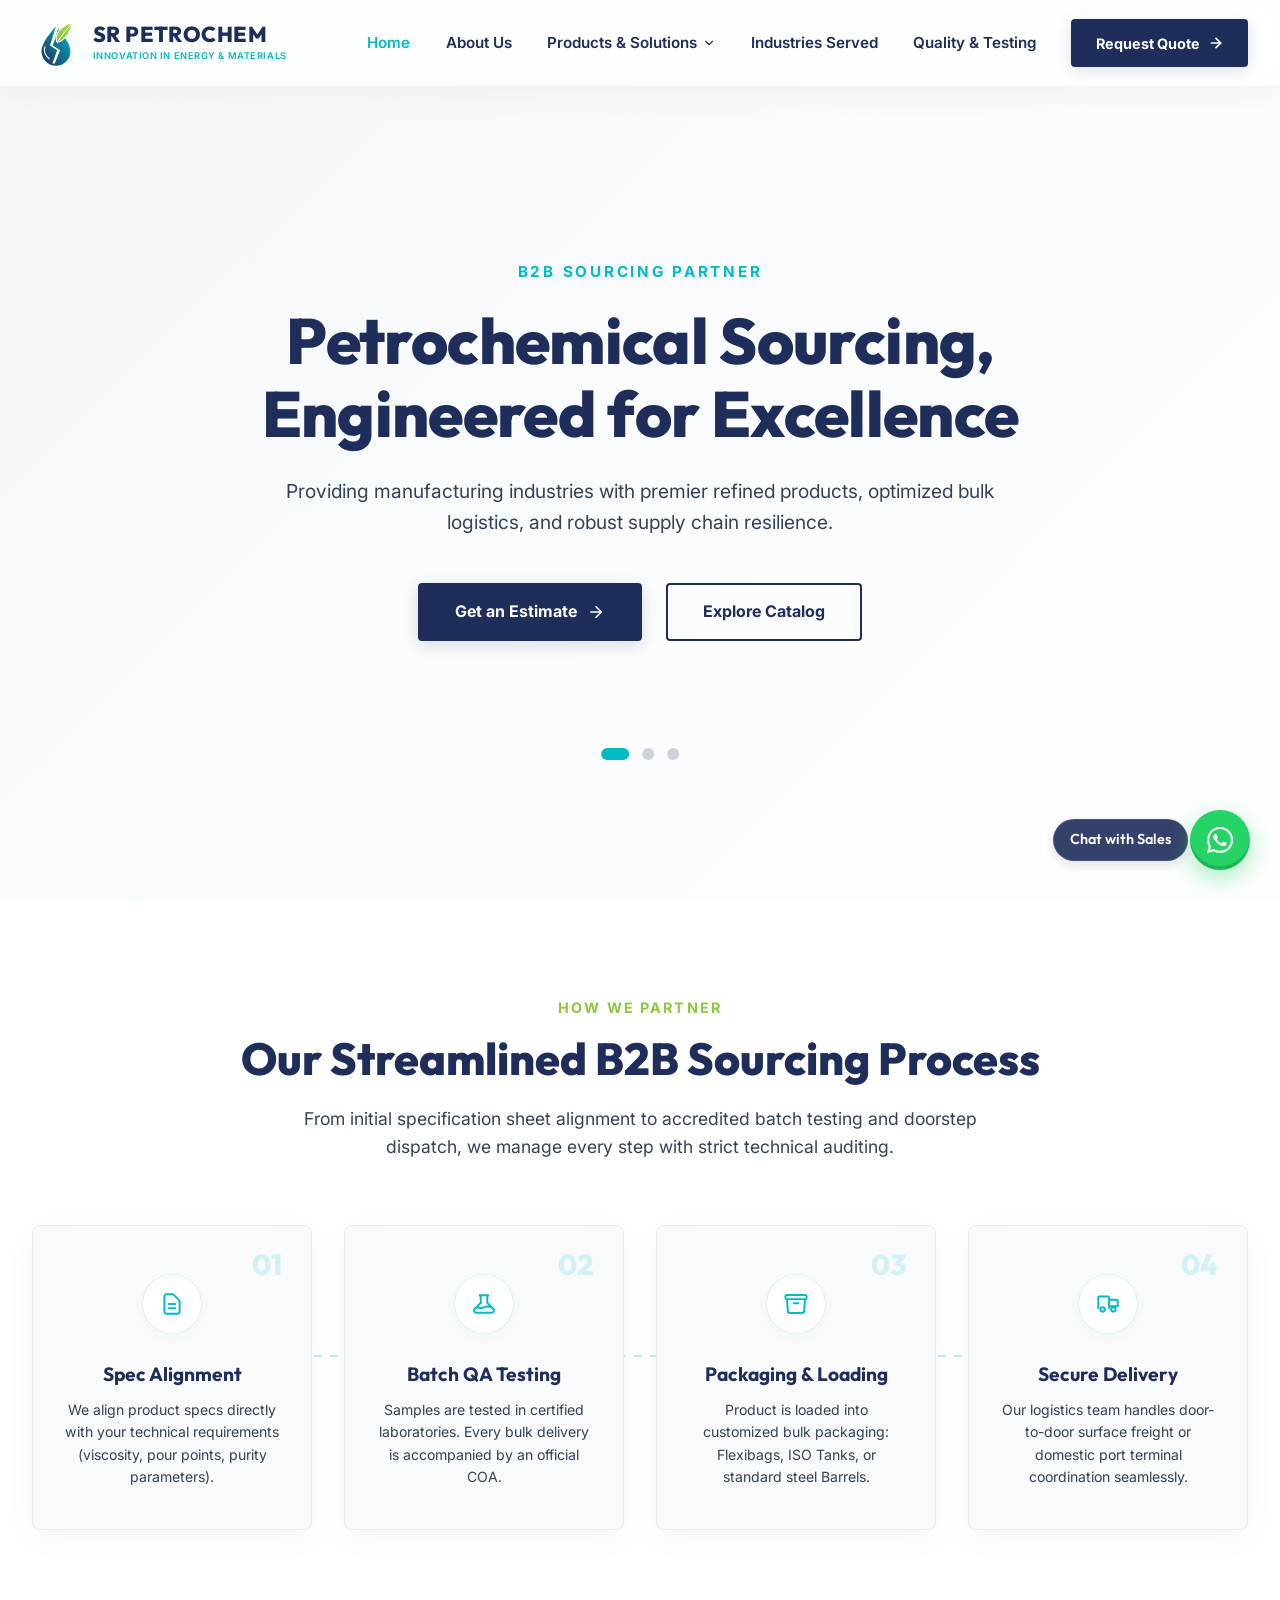
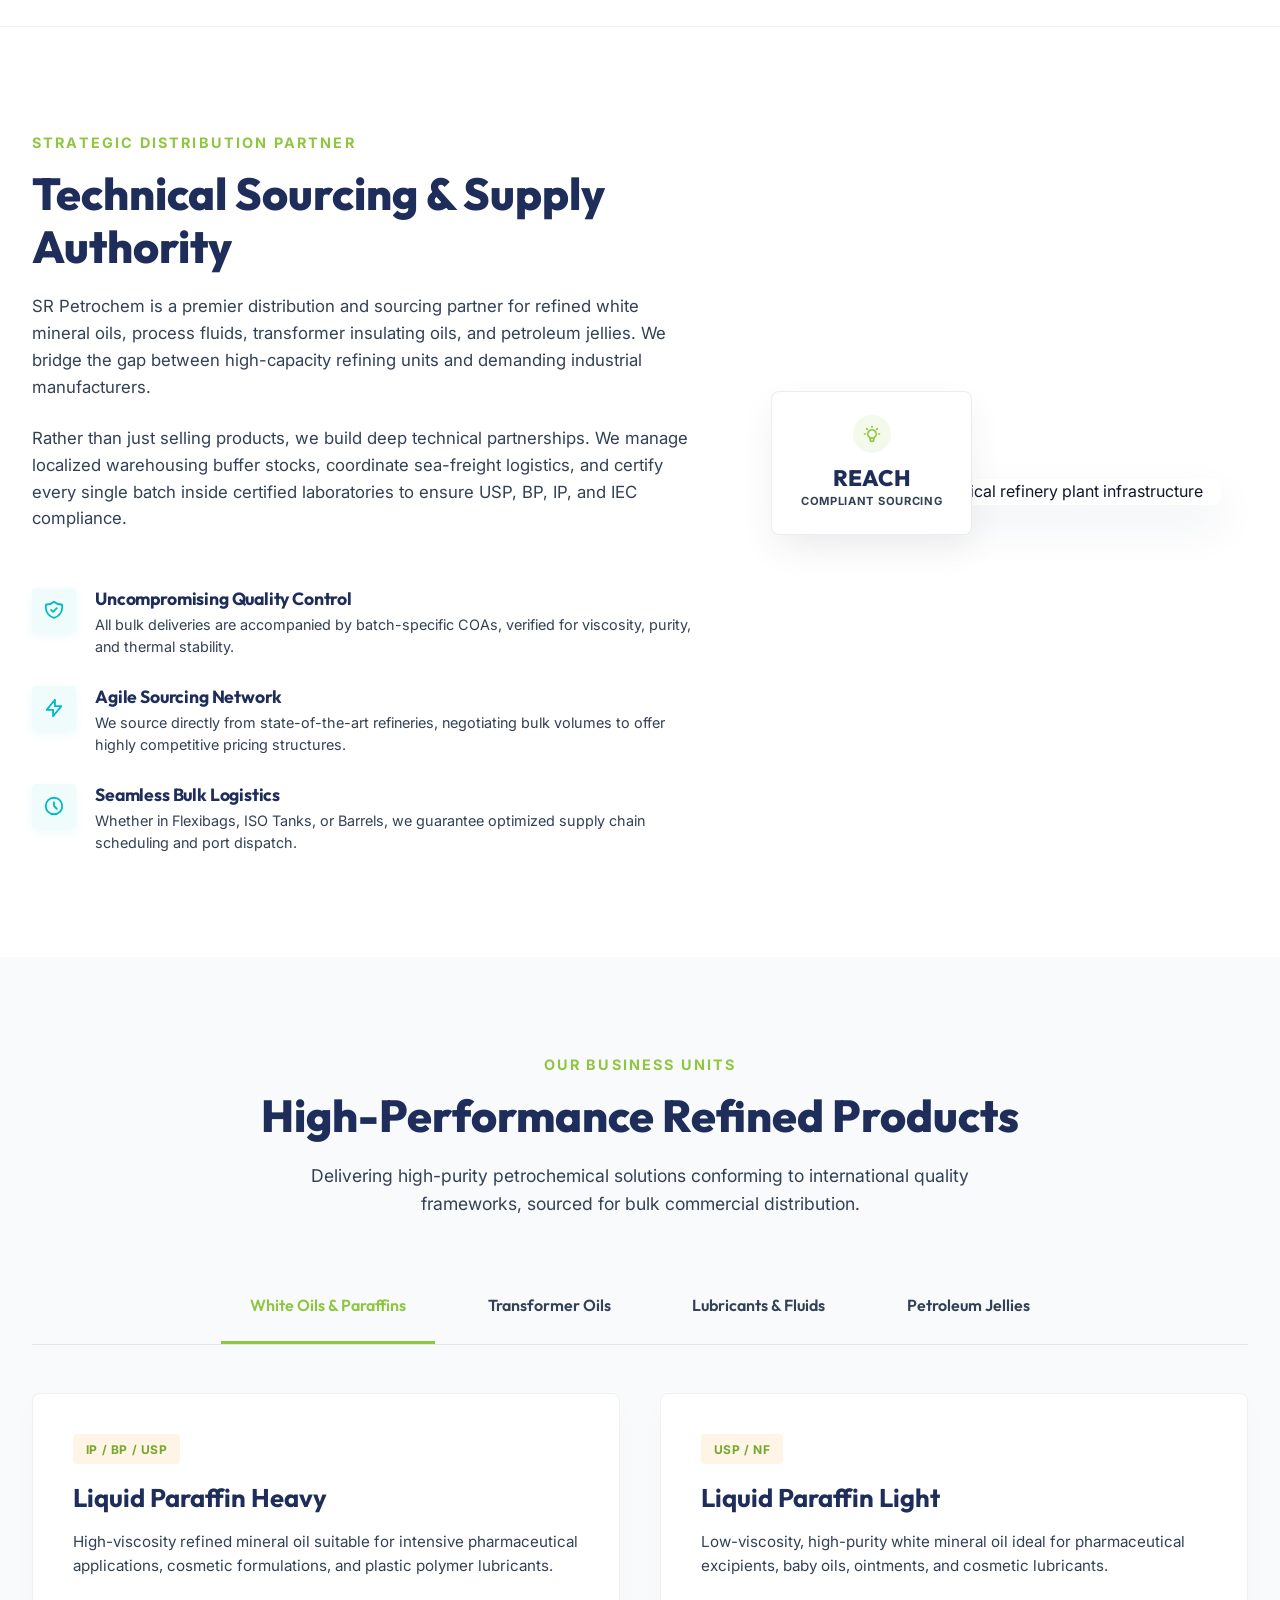
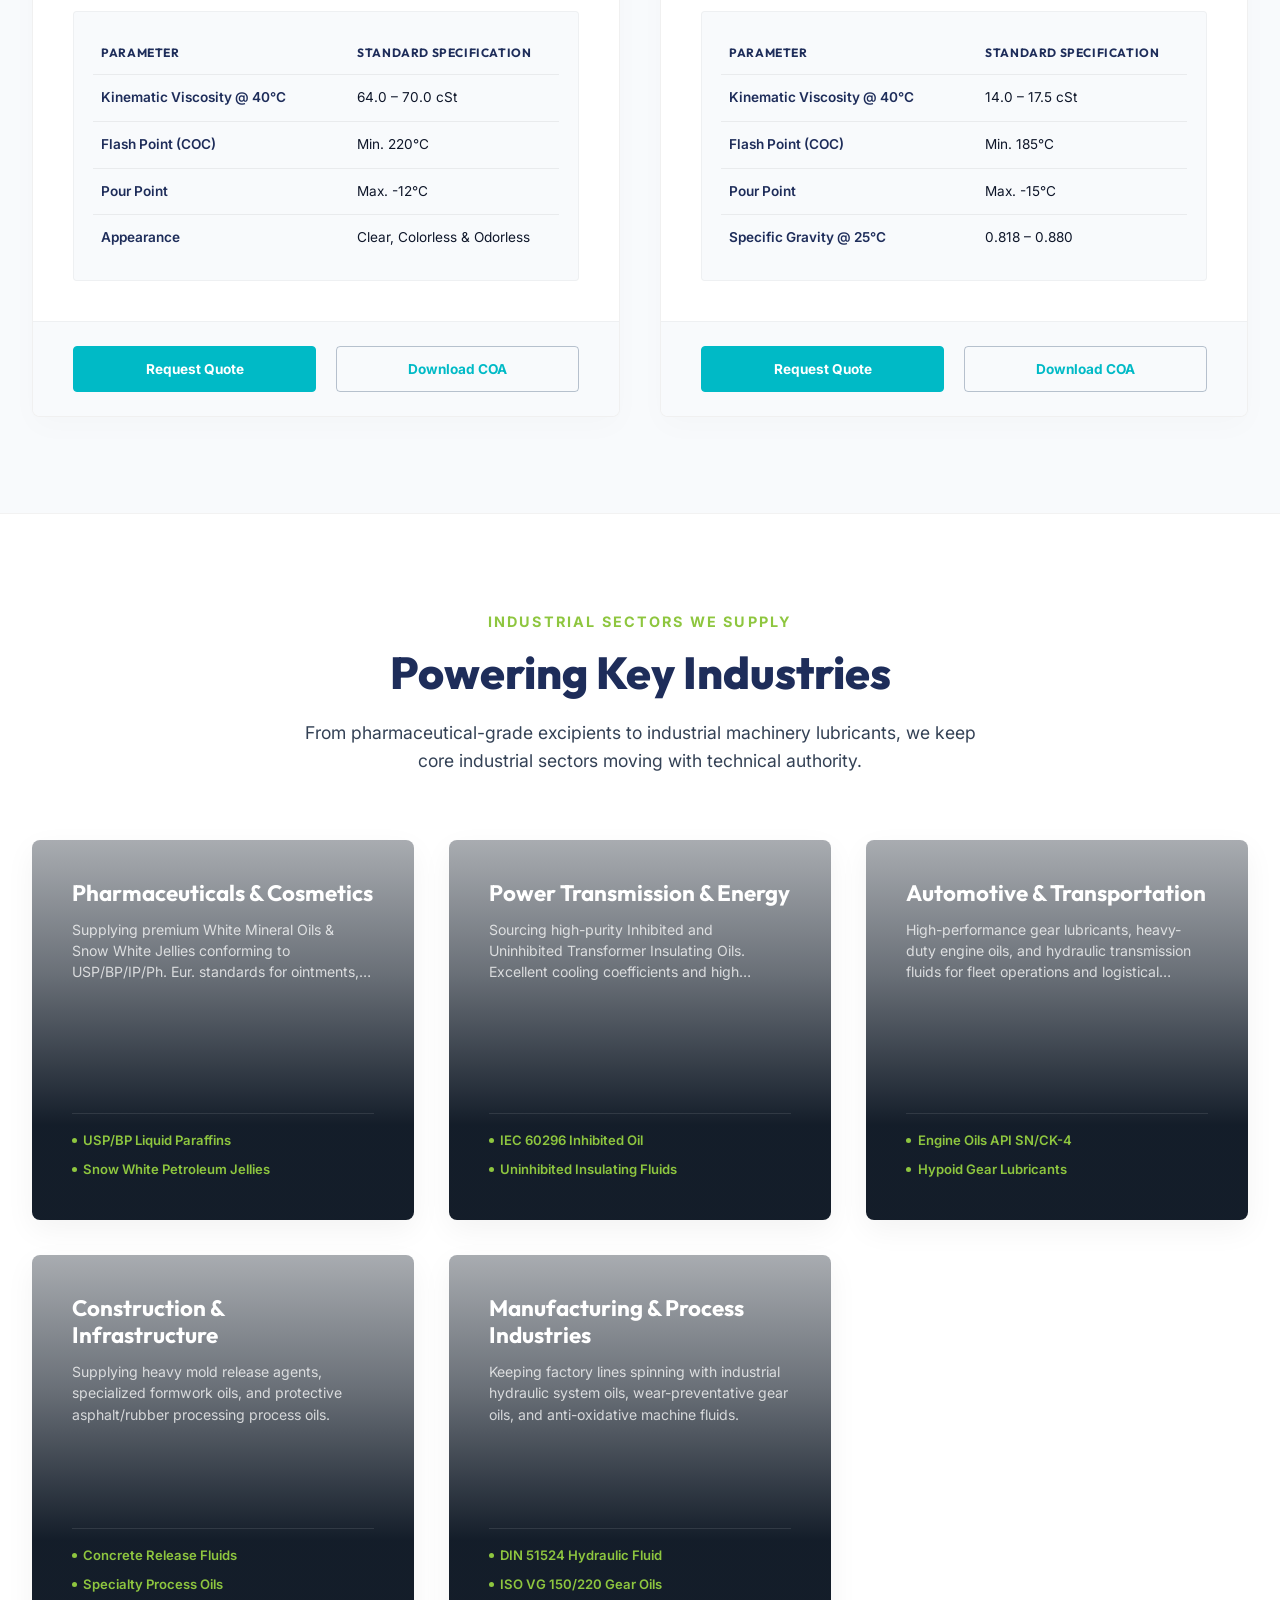
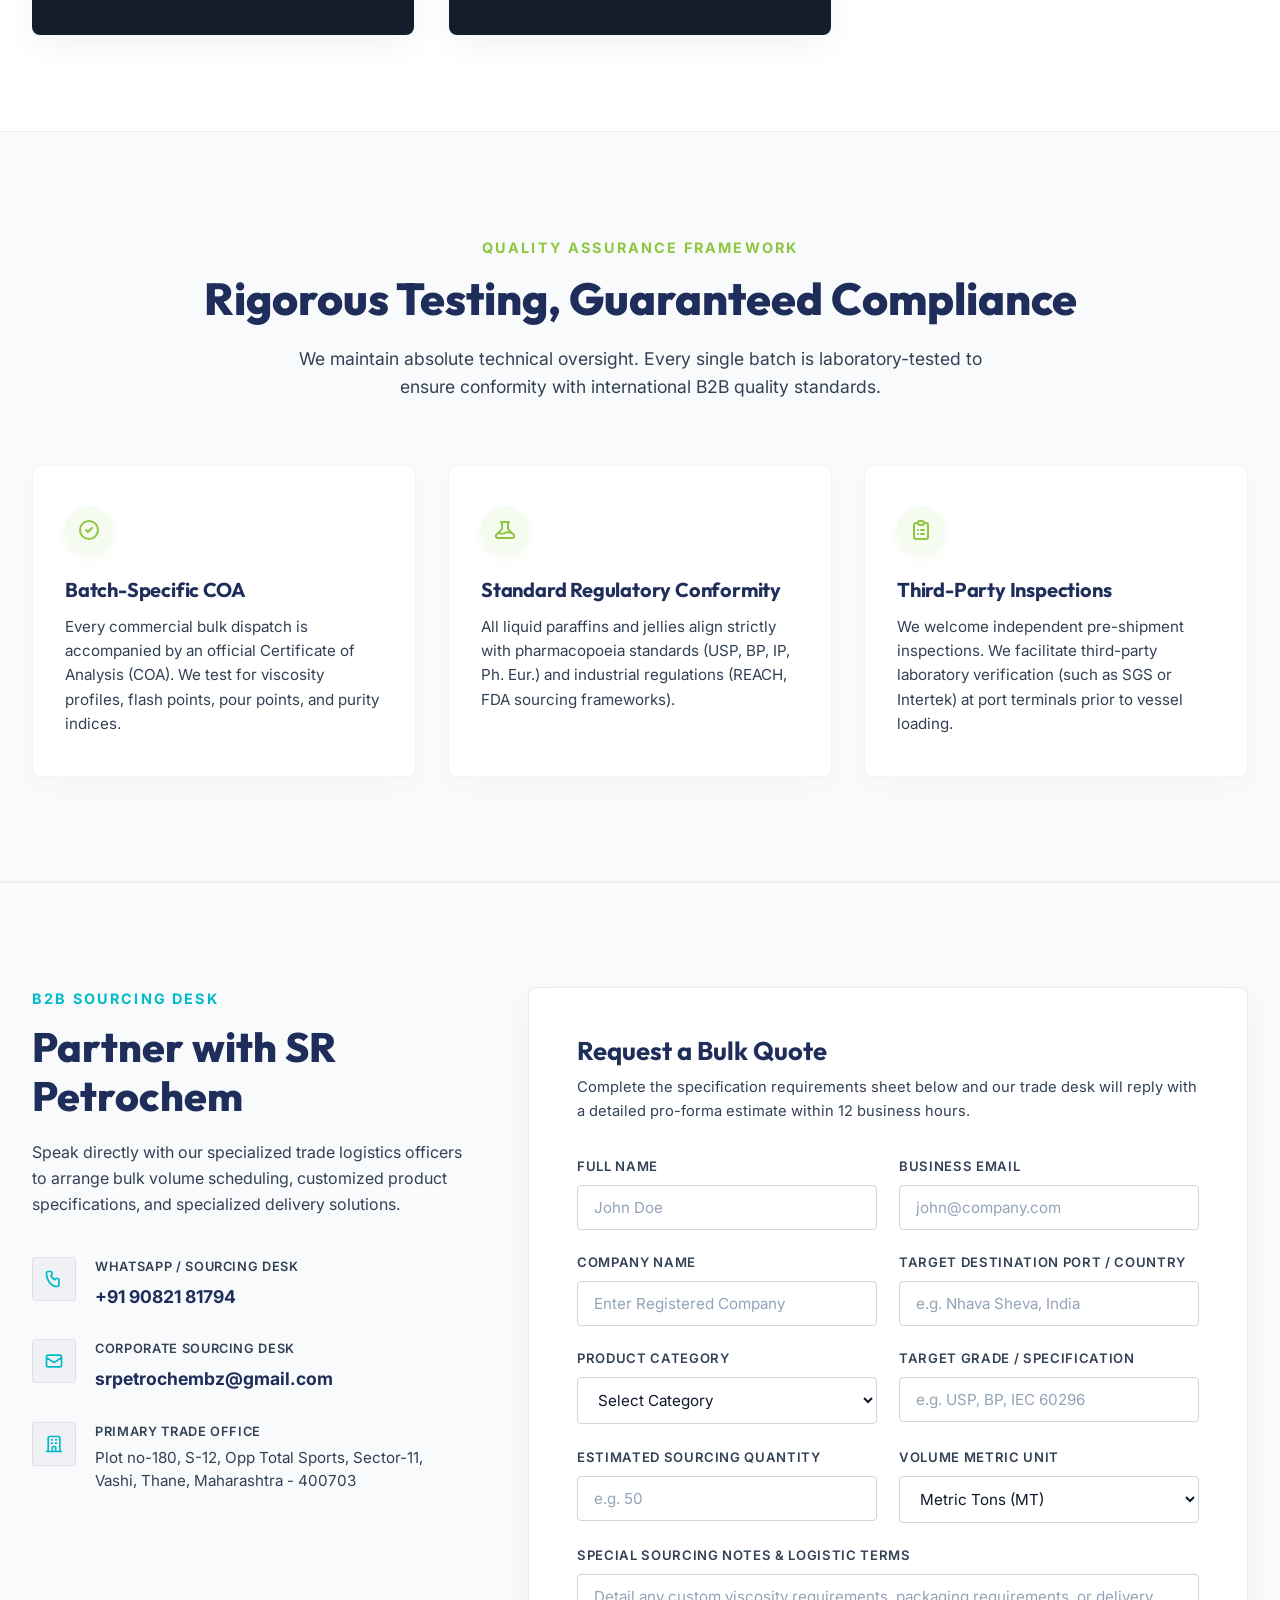
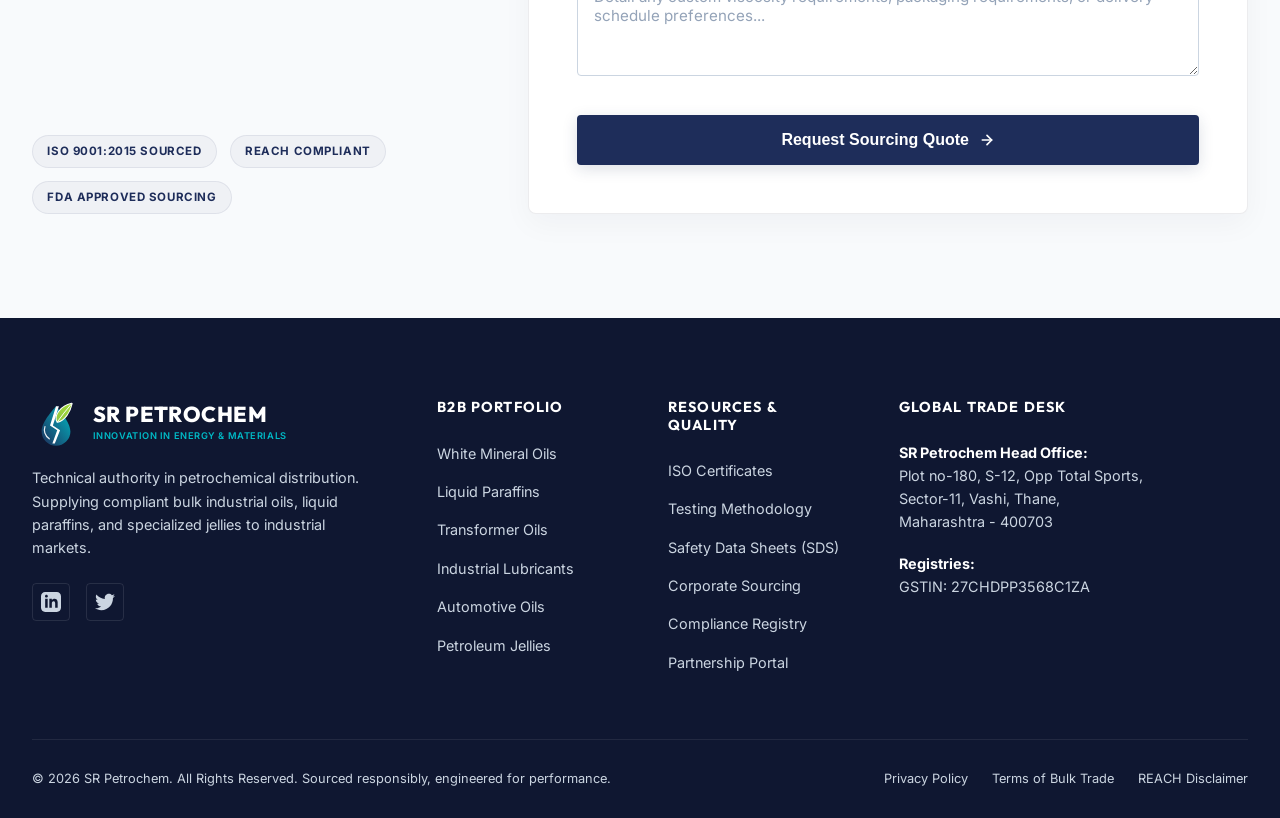
==== commit 2c8e5efb: "Replace generic operational stats counters with interactive B2B sourcing workflow section" ====
--- a/index.html
+++ b/index.html
@@ -223,62 +223,65 @@
     </div>
   </section>
 
-  <!-- Floating Stats Section -->
-  <section class="stats-section" id="stats-panel" aria-label="Operational Statistics">
-    <div class="stats-grid">
-
-      <!-- Stat 1 -->
-      <div class="stat-card" id="stat-volume">
-        <div class="stat-icon" aria-hidden="true">
-          <svg xmlns="http://www.w3.org/2000/svg" fill="none" viewBox="0 0 24 24" stroke="currentColor"
-            stroke-width="1.5">
-            <path stroke-linecap="round" stroke-linejoin="round"
-              d="M20.25 7.5l-.625 10.632a2.25 2.25 0 01-2.247 2.118H6.622a2.25 2.25 0 01-2.247-2.118L3.75 7.5M10 11.25h4M3.375 7.5h17.25c.621 0 1.125-.504 1.125-1.125v-1.5c0-.621-.504-1.125-1.125-1.125H3.375c-.621 0-1.125.504-1.125 1.125v1.5c0 .621.504 1.125 1.125 1.125z" />
-          </svg>
-        </div>
-        <div class="stat-number" data-target="1200" data-suffix="+" id="val-volume">0</div>
-        <div class="stat-label">Annual Volume (MT)</div>
-      </div>
-
-      <!-- Stat 2 -->
-      <div class="stat-card" id="stat-markets">
-        <div class="stat-icon" aria-hidden="true">
-          <svg xmlns="http://www.w3.org/2000/svg" fill="none" viewBox="0 0 24 24" stroke="currentColor"
-            stroke-width="1.5">
-            <path stroke-linecap="round" stroke-linejoin="round"
-              d="M12 21a9.004 9.004 0 008.716-6.747M12 21a9.004 9.004 0 01-8.716-6.747M12 21c2.485 0 4.5-4.03 4.5-9S14.485 3 12 3m0 18c-2.485 0-4.5-4.03-4.5-9S9.515 3 12 3m0 0a8.997 8.997 0 017.843 4.582M12 3a8.997 8.997 0 00-7.843 4.582m15.686 0A11.953 11.953 0 0112 10.5c-2.998 0-5.74-1.1-7.843-2.918m15.686 0A8.959 8.959 0 0121 12c0 .778-.099 1.533-.284 2.253m0 0A17.919 17.919 0 0112 16.5c-3.162 0-6.133-.815-8.716-2.247m0 0A9.015 9.015 0 013 12c0-.778.099-1.533.284-2.253" />
-          </svg>
-        </div>
-        <div class="stat-number" data-target="8" data-suffix="+" id="val-markets">0</div>
-        <div class="stat-label">Active Markets</div>
-      </div>
-
-      <!-- Stat 3 -->
-      <div class="stat-card" id="stat-testing">
-        <div class="stat-icon" aria-hidden="true">
-          <svg xmlns="http://www.w3.org/2000/svg" fill="none" viewBox="0 0 24 24" stroke="currentColor"
-            stroke-width="1.5">
-            <path stroke-linecap="round" stroke-linejoin="round"
-              d="M9 12.75L11.25 15 15 9.75M21 12c0 1.268-.63 2.39-1.593 3.068a3.745 3.745 0 01-1.043 3.296 3.745 3.745 0 01-3.296 1.043A3.745 3.745 0 0110 21a3.745 3.745 0 01-3.296-1.043 3.745 3.745 0 01-1.043-3.296A3.745 3.745 0 013 12c0-1.268.63-2.39 1.593-3.068a3.745 3.745 0 011.043-3.296 3.745 3.745 0 013.296-1.043A3.745 3.745 0 0114 3c1.268 0 2.39.63 3.068 1.593a3.746 3.746 0 013.296 1.043 3.746 3.746 0 011.043 3.296A3.745 3.745 0 0121 12z" />
-          </svg>
-        </div>
-        <div class="stat-number" data-target="100" data-suffix="%" id="val-testing">0</div>
-        <div class="stat-label">QC Batch Tested</div>
-      </div>
-
-      <!-- Stat 4 -->
-      <div class="stat-card" id="stat-verticals">
-        <div class="stat-icon" aria-hidden="true">
-          <svg xmlns="http://www.w3.org/2000/svg" fill="none" viewBox="0 0 24 24" stroke="currentColor"
-            stroke-width="1.5">
-            <path stroke-linecap="round" stroke-linejoin="round"
-              d="M2.25 21h19.5m-18-18v18m10.5-18v18m6-13.5V21M6.75 6.75h.75m-.75 3h.75m-.75 3h.75m3-6h.75m-.75 3h.75m-.75 3h.75M21 21h-21" />
-          </svg>
-        </div>
-        <div class="stat-number" data-target="5" data-suffix="" id="val-verticals">0</div>
-        <div class="stat-label">Core Verticals</div>
-      </div>
-
+  <!-- B2B Sourcing Process Section -->
+  <section class="process-section" id="process">
+    <div class="section-container">
+      <div class="section-header">
+        <span class="section-tagline">How We Partner</span>
+        <h2 class="section-title">Our Streamlined B2B Sourcing Process</h2>
+        <p class="section-desc">From initial specification sheet alignment to accredited batch testing and doorstep dispatch, we manage every step with strict technical auditing.</p>
+      </div>
+
+      <div class="process-grid">
+        <!-- Step 1 -->
+        <div class="process-card">
+          <div class="process-step-num">01</div>
+          <div class="process-icon">
+            <svg xmlns="http://www.w3.org/2000/svg" fill="none" viewBox="0 0 24 24" stroke="currentColor" stroke-width="1.8">
+              <path stroke-linecap="round" stroke-linejoin="round" d="M9 12h6m-6 4h6m2 5H7a2 2 0 01-2-2V5a2 2 0 012-2h5.586a1 1 0 01.707.293l5.414 5.414a1 1 0 01.293.707V19a2 2 0 01-2 2z" />
+            </svg>
+          </div>
+          <h3 class="process-card-title">Spec Alignment</h3>
+          <p class="process-card-desc">We align product specs directly with your technical requirements (viscosity, pour points, purity parameters).</p>
+        </div>
+
+        <!-- Step 2 -->
+        <div class="process-card">
+          <div class="process-step-num">02</div>
+          <div class="process-icon">
+            <svg xmlns="http://www.w3.org/2000/svg" fill="none" viewBox="0 0 24 24" stroke="currentColor" stroke-width="1.8">
+              <path stroke-linecap="round" stroke-linejoin="round" d="M19.428 15.428a2 2 0 00-1.022-.547l-2.387-.477a6 6 0 00-3.86.517l-.318.158a6 6 0 01-3.86.517L6.05 15.21a2 2 0 00-1.806.547M8 4h8l-1 1v5.172a2 2 0 00.586 1.414l5 5c1.26 1.26.367 3.414-1.415 3.414H4.828c-1.782 0-2.674-2.154-1.414-3.414l5-5A2 2 0 009 9.172V5L8 4z" />
+            </svg>
+          </div>
+          <h3 class="process-card-title">Batch QA Testing</h3>
+          <p class="process-card-desc">Samples are tested in certified laboratories. Every bulk delivery is accompanied by an official COA.</p>
+        </div>
+
+        <!-- Step 3 -->
+        <div class="process-card">
+          <div class="process-step-num">03</div>
+          <div class="process-icon">
+            <svg xmlns="http://www.w3.org/2000/svg" fill="none" viewBox="0 0 24 24" stroke="currentColor" stroke-width="1.8">
+              <path stroke-linecap="round" stroke-linejoin="round" d="M20.25 7.5l-.625 10.632a2.25 2.25 0 01-2.247 2.118H6.622a2.25 2.25 0 01-2.247-2.118L3.75 7.5M10 11.25h4M3.375 7.5h17.25c.621 0 1.125-.504 1.125-1.125v-1.5c0-.621-.504-1.125-1.125-1.125H3.375c-.621 0-1.125.504-1.125 1.125v1.5c0 .621.504 1.125 1.125 1.125z" />
+            </svg>
+          </div>
+          <h3 class="process-card-title">Packaging &amp; Loading</h3>
+          <p class="process-card-desc">Product is loaded into customized bulk packaging: Flexibags, ISO Tanks, or standard steel Barrels.</p>
+        </div>
+
+        <!-- Step 4 -->
+        <div class="process-card">
+          <div class="process-step-num">04</div>
+          <div class="process-icon">
+            <svg xmlns="http://www.w3.org/2000/svg" fill="none" viewBox="0 0 24 24" stroke="currentColor" stroke-width="1.8">
+              <path stroke-linecap="round" stroke-linejoin="round" d="M9 17a2 2 0 11-4 0 2 2 0 014 0zM19 17a2 2 0 11-4 0 2 2 0 014 0z" />
+              <path stroke-linecap="round" stroke-linejoin="round" d="M13 16V6a1 1 0 00-1-1H4a1 1 0 00-1 1v10M13 8h7a1 1 0 011 1v5M21 14h-8" />
+            </svg>
+          </div>
+          <h3 class="process-card-title">Secure Delivery</h3>
+          <p class="process-card-desc">Our logistics team handles door-to-door surface freight or domestic port terminal coordination seamlessly.</p>
+        </div>
+      </div>
     </div>
   </section>
 
--- a/css/style.css
+++ b/css/style.css
@@ -493,77 +493,111 @@
   border-radius: 6px;
 }
 
-/* Operational Statistics Section */
-.stats-section {
+/* B2B Sourcing Process Section */
+.process-section {
+  padding: 6rem 2rem;
+  background-color: var(--bg-white);
   position: relative;
-  z-index: 20;
-  max-width: 1280px;
-  margin: -90px auto 0 auto;
-  padding: 0 2rem;
-}
-
-.stats-grid {
+  z-index: 10;
+}
+
+.process-grid {
   display: grid;
   grid-template-columns: repeat(4, 1fr);
-  background: rgba(255, 255, 255, 0.95);
-  backdrop-filter: blur(20px);
-  -webkit-backdrop-filter: blur(20px);
-  border: 1px solid rgba(15, 23, 42, 0.08);
+  gap: 2rem;
+  margin-top: 3.5rem;
+  position: relative;
+}
+
+/* Connecting line between cards on desktop */
+.process-grid::before {
+  content: '';
+  position: absolute;
+  top: 130px;
+  left: 10%;
+  right: 10%;
+  height: 2px;
+  background: repeating-linear-gradient(to right, rgba(0, 186, 198, 0.25) 0px, rgba(0, 186, 198, 0.25) 8px, transparent 8px, transparent 16px);
+  z-index: 1;
+}
+
+.process-card {
+  background: var(--bg-light);
+  border: 1px solid var(--glass-border);
   border-radius: var(--radius-md);
-  box-shadow: 0 20px 50px rgba(15, 23, 42, 0.06);
-  overflow: hidden;
-}
-
-.stat-card {
-  padding: 2.8rem 2.2rem;
+  padding: 3rem 2rem 2.5rem 2rem;
   text-align: center;
-  border-right: 1px solid rgba(15, 23, 42, 0.08);
+  position: relative;
+  z-index: 2;
+  transition: var(--transition-smooth);
+  box-shadow: var(--glass-shadow);
   display: flex;
   flex-direction: column;
   align-items: center;
+}
+
+.process-card:hover {
+  transform: translateY(-8px);
+  border-color: rgba(0, 186, 198, 0.3);
+  box-shadow: 0 15px 35px rgba(0, 186, 198, 0.08);
+  background: var(--bg-white);
+}
+
+.process-step-num {
+  position: absolute;
+  top: 1.5rem;
+  right: 1.8rem;
+  font-family: var(--font-headings);
+  font-size: 1.8rem;
+  font-weight: 800;
+  color: rgba(0, 186, 198, 0.15);
+  line-height: 1;
+}
+
+.process-card:hover .process-step-num {
+  color: var(--primary-light);
+  opacity: 0.3;
+}
+
+.process-icon {
+  width: 60px;
+  height: 60px;
+  border-radius: 50%;
+  background: var(--bg-white);
+  border: 1px solid rgba(0, 186, 198, 0.15);
+  color: var(--primary-light);
+  display: flex;
+  align-items: center;
   justify-content: center;
-  transition: var(--transition-smooth);
-}
-
-.stat-card:hover {
-  background: rgba(0, 186, 198, 0.03);
-}
-
-.stat-card:last-child {
-  border-right: none;
-}
-
-.stat-icon {
-  width: 44px;
-  height: 44px;
-  margin-bottom: 1.2rem;
-  color: var(--primary-light); /* Teal icons */
-  display: flex;
-  align-items: center;
-  justify-content: center;
-}
-
-.stat-icon svg {
-  width: 100%;
-  height: 100%;
-}
-
-.stat-number {
+  margin-bottom: 1.8rem;
+  box-shadow: 0 5px 15px rgba(0, 0, 0, 0.02);
+  transition: var(--transition-smooth);
+}
+
+.process-card:hover .process-icon {
+  background: var(--primary-light);
+  color: var(--text-light);
+  border-color: var(--primary-light);
+  transform: scale(1.05);
+}
+
+.process-icon svg {
+  width: 26px;
+  height: 26px;
+}
+
+.process-card-title {
   font-family: var(--font-headings);
-  font-size: clamp(2rem, 3.2vw, 2.8rem);
-  font-weight: 800;
-  color: var(--primary-dark); /* Navy blue numbers */
-  line-height: 1;
-  margin-bottom: 0.6rem;
-  letter-spacing: -0.02em;
-}
-
-.stat-label {
-  color: var(--text-secondary); /* Slate grey labels */
-  font-size: 0.85rem;
-  font-weight: 600;
-  text-transform: uppercase;
-  letter-spacing: 0.08em;
+  font-size: 1.2rem;
+  font-weight: 700;
+  color: var(--primary-dark);
+  margin-bottom: 0.8rem;
+}
+
+.process-card-desc {
+  font-size: 0.88rem;
+  color: var(--text-secondary);
+  line-height: 1.6;
 }
 
 /* Responsive Styling */
@@ -660,39 +694,28 @@
     margin-bottom: 0;
   }
 
-  .stats-section {
-    margin-top: -60px;
-    padding: 0 1.5rem;
-  }
-
-  .stats-grid {
+  .process-section {
+    padding: 4rem 1.5rem;
+  }
+
+  .process-grid {
     grid-template-columns: repeat(2, 1fr);
-  }
-
-  .stat-card:nth-child(2) {
-    border-right: none;
-  }
-
-  .stat-card:nth-child(1), .stat-card:nth-child(2) {
-    border-bottom: 1px solid var(--glass-border);
+    gap: 1.5rem;
+    margin-top: 2rem;
+  }
+
+  .process-grid::before {
+    display: none;
+  }
+}
+
+@media (max-width: 580px) {
+  .process-grid {
+    grid-template-columns: 1fr;
   }
 }
 
 @media (max-width: 480px) {
-  .stats-grid {
-    grid-template-columns: 1fr;
-  }
-
-  .stat-card {
-    border-right: none;
-    border-bottom: 1px solid var(--glass-border);
-    padding: 2.2rem 1.5rem;
-  }
-
-  .stat-card:last-child {
-    border-bottom: none;
-  }
-
   .hero-actions {
     flex-direction: column;
     gap: 1rem;
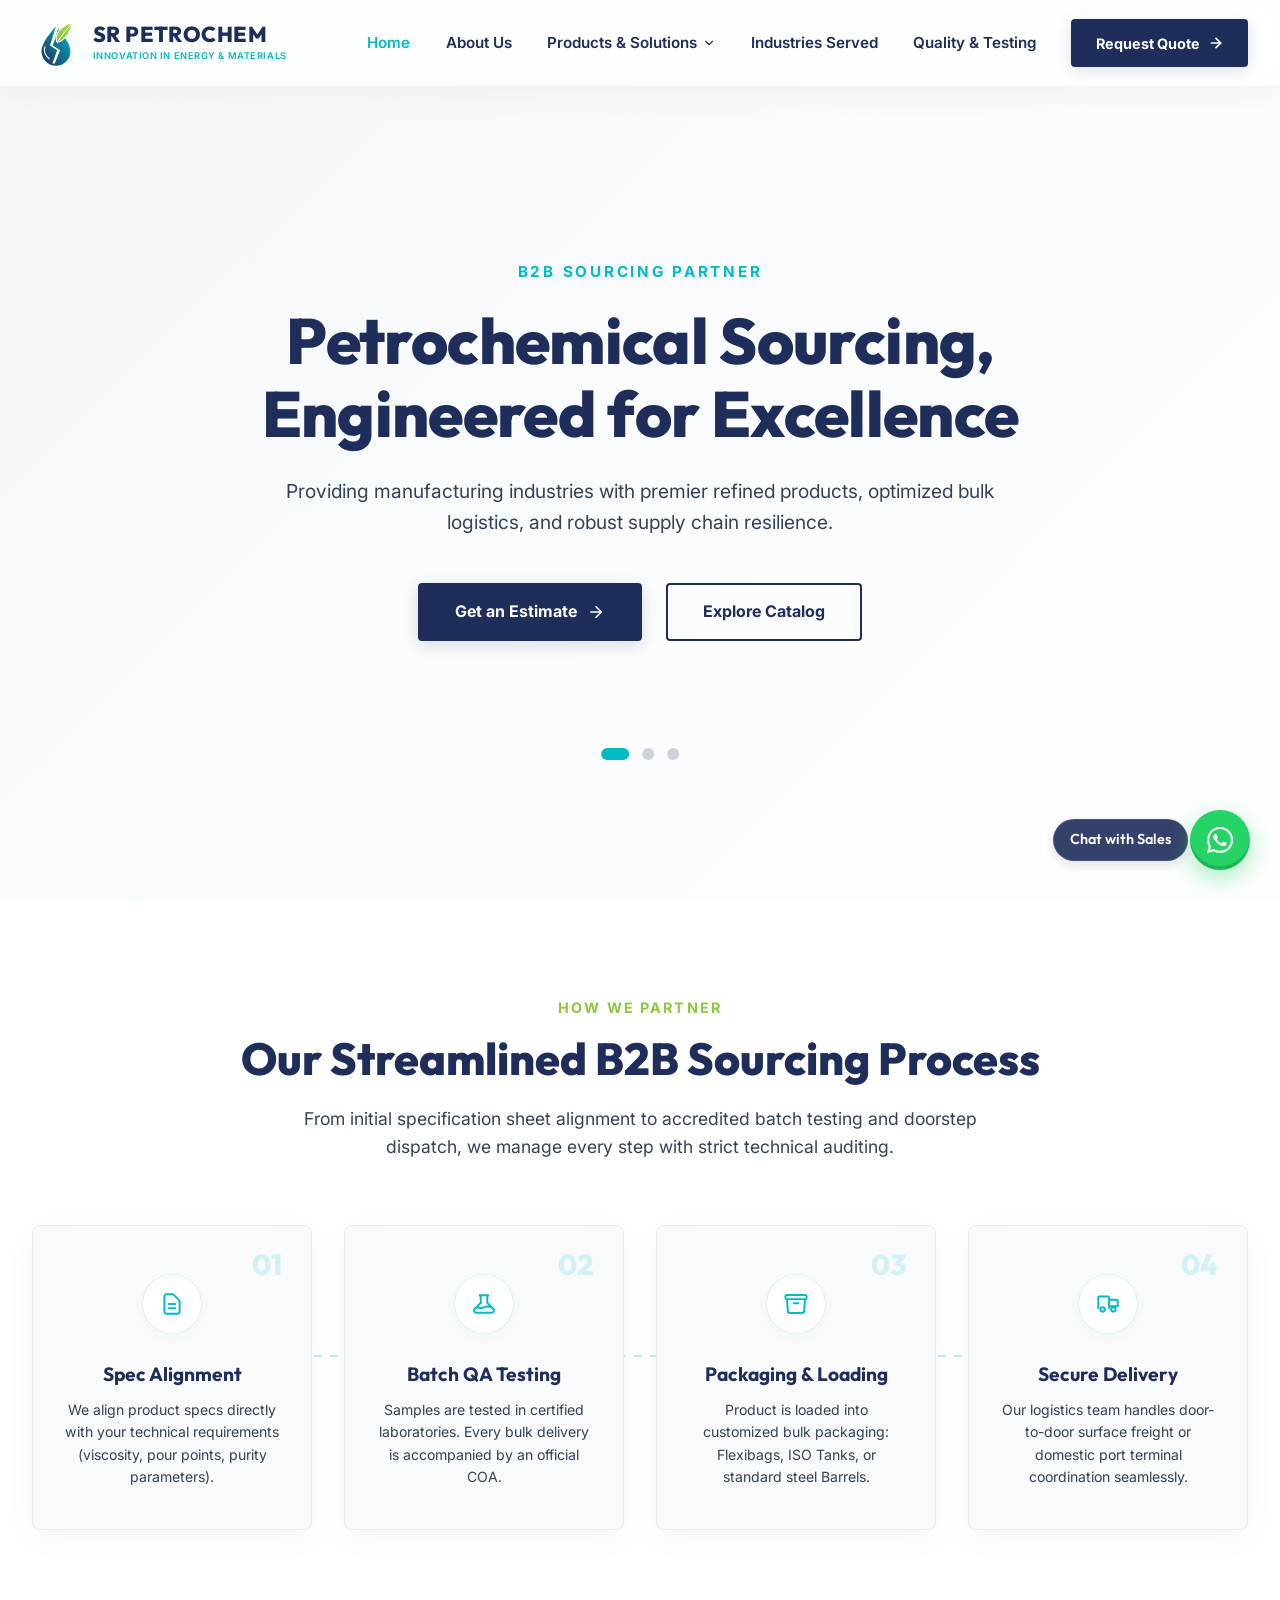
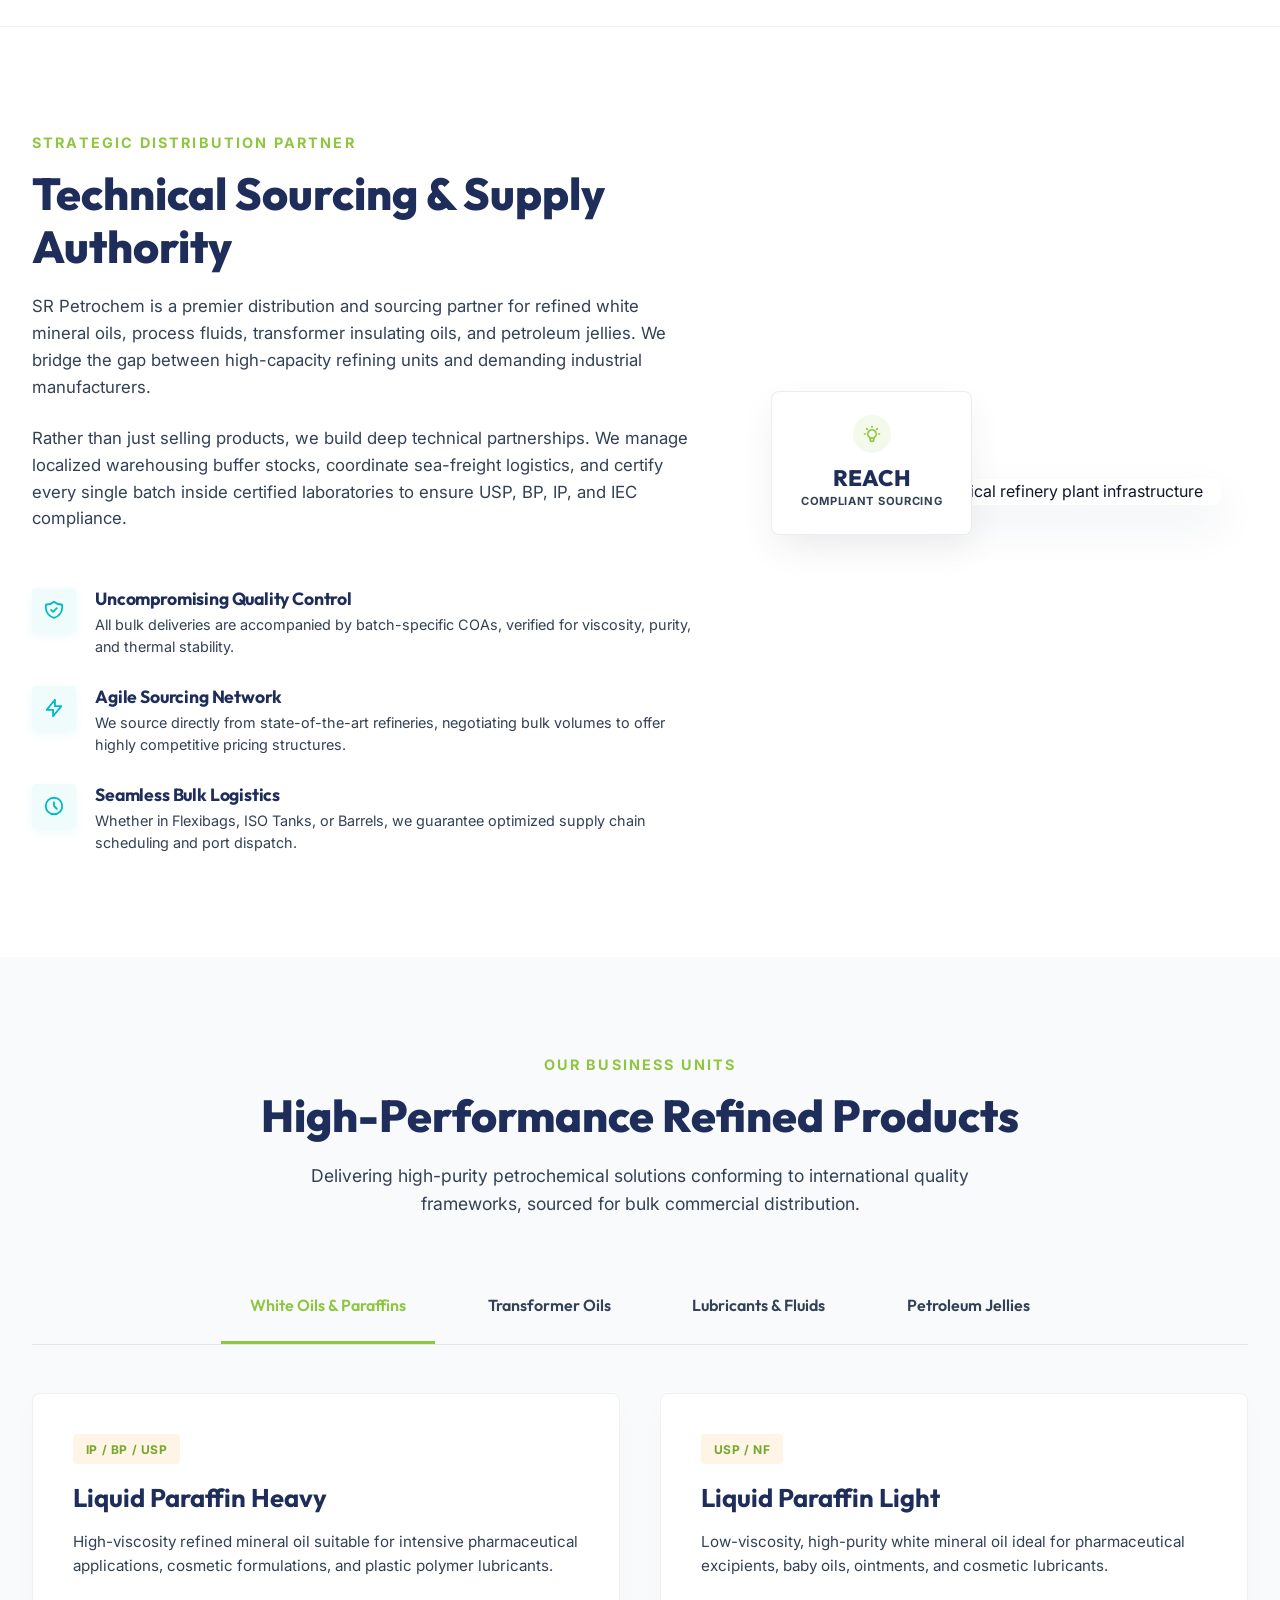
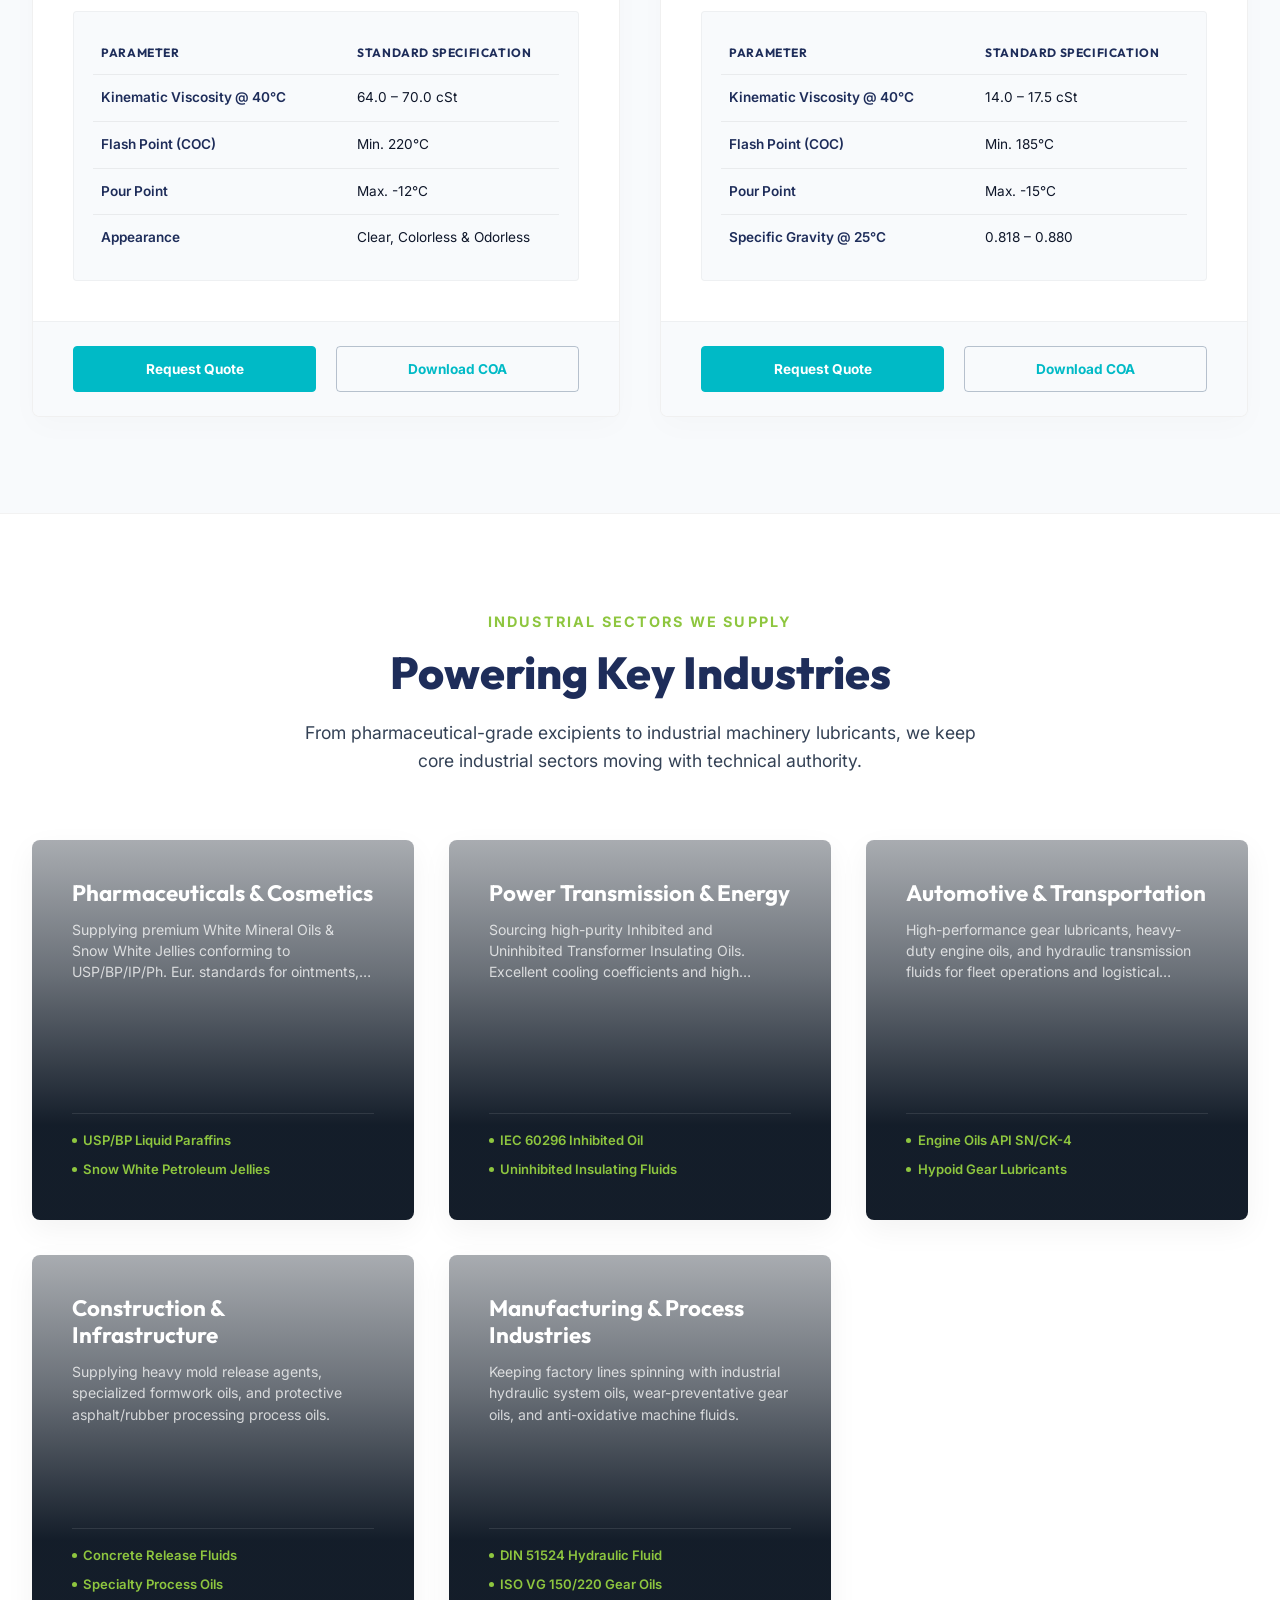
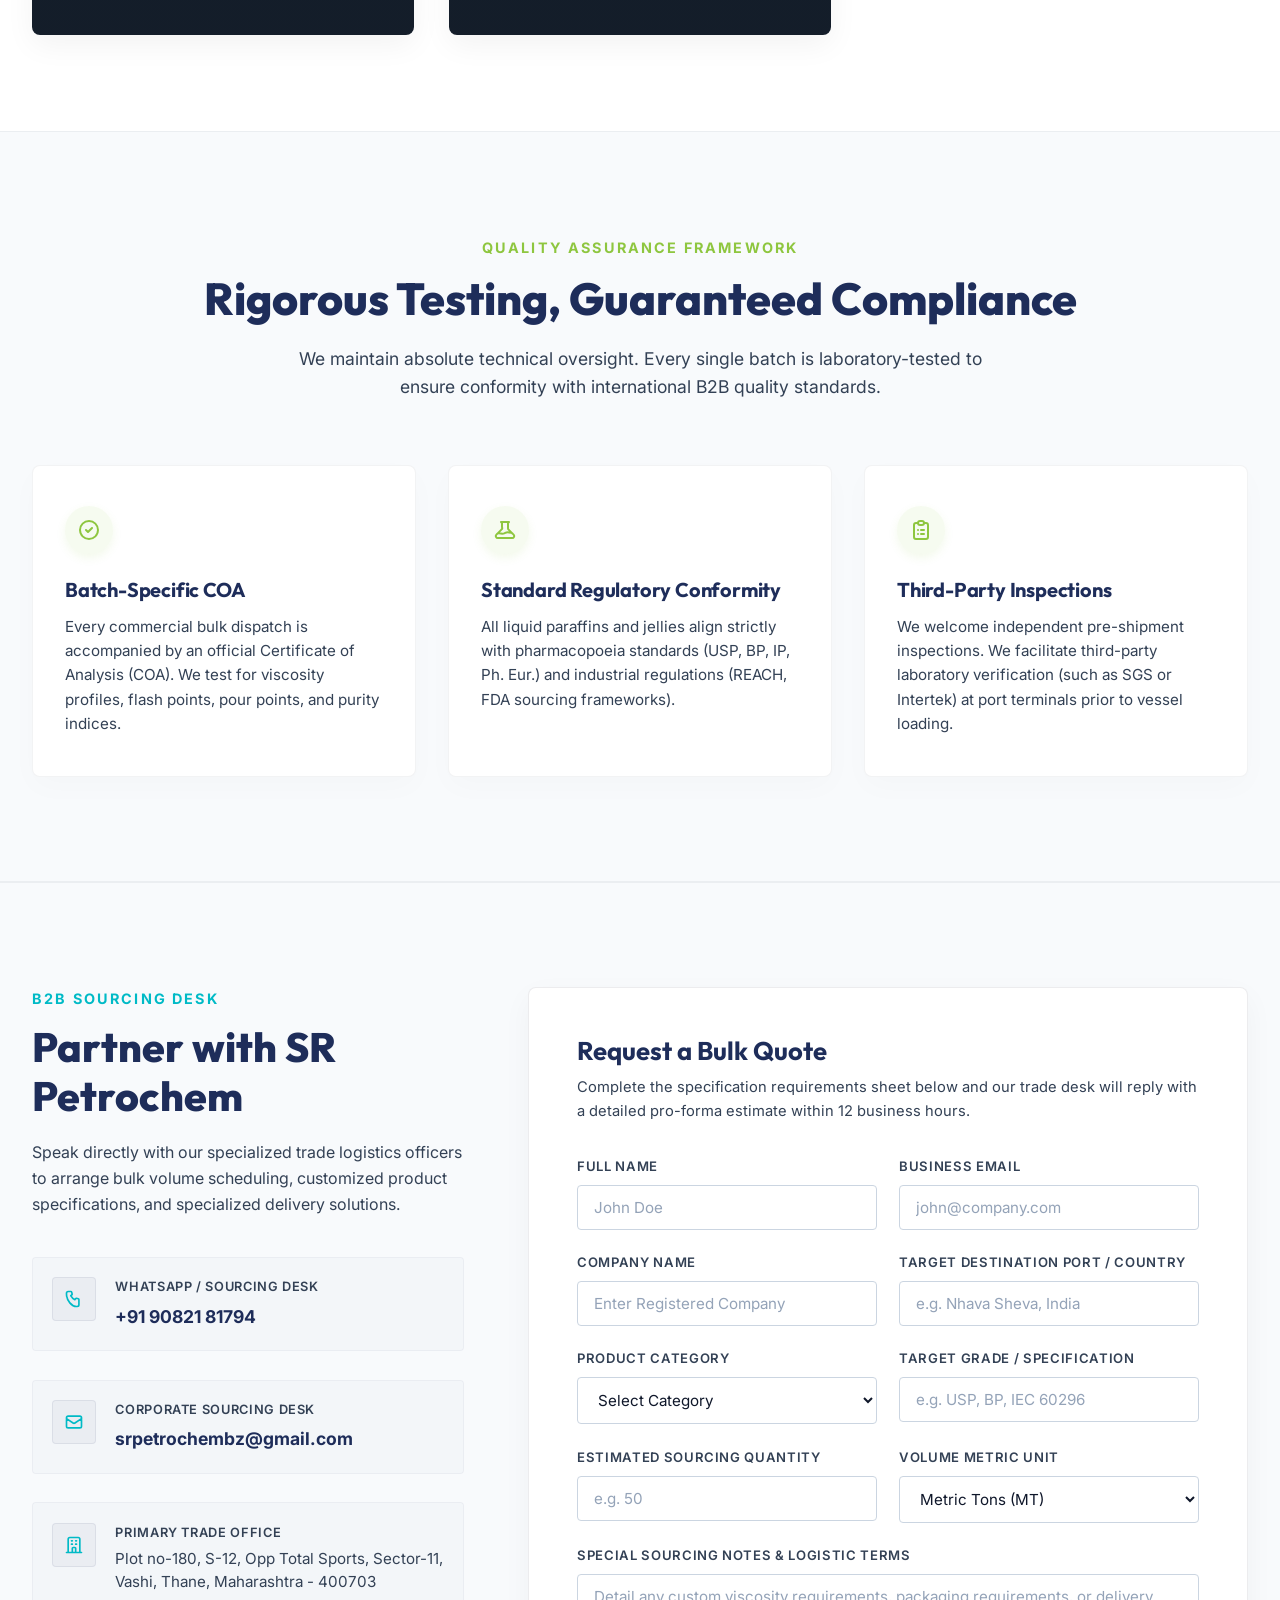
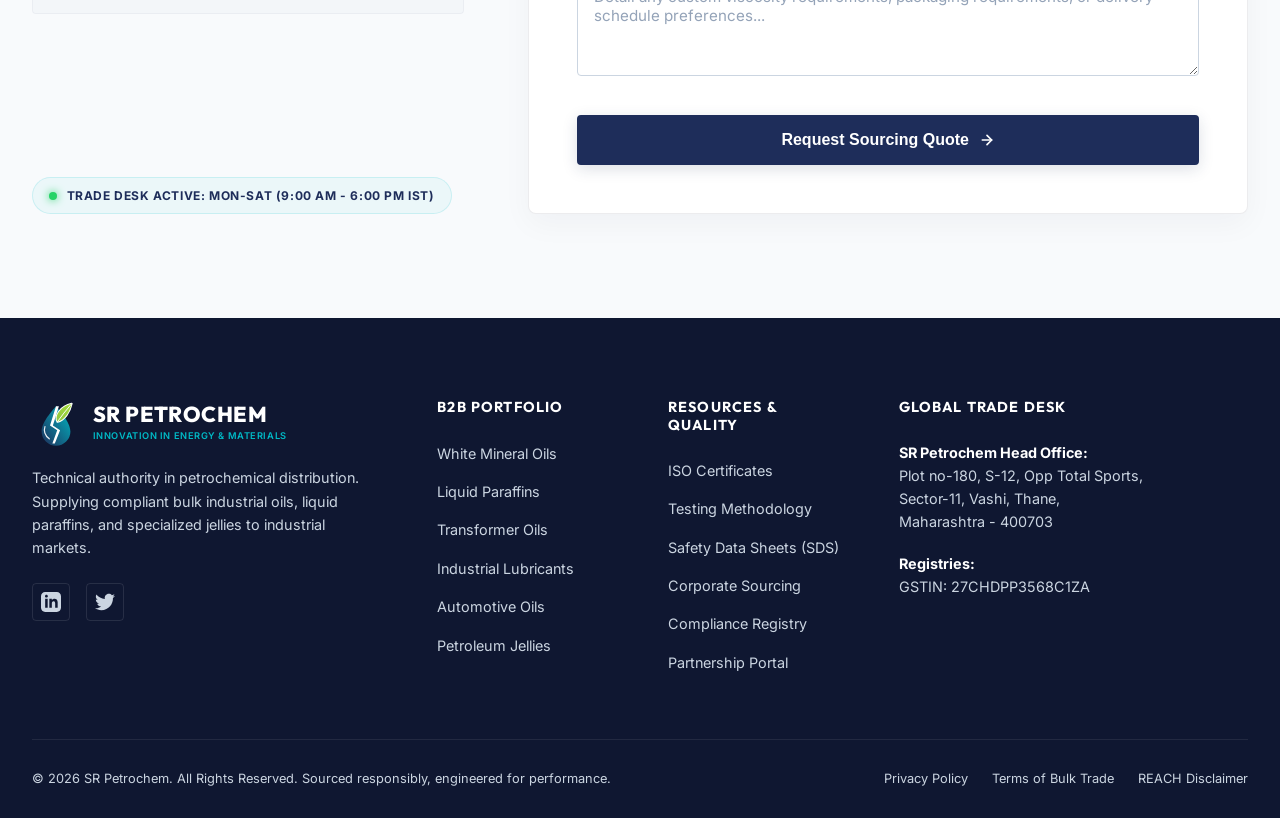
==== commit 0c0de514: "Remove compliance pills and add dynamic Trade Desk Active status indicator with premium card hovers" ====
--- a/index.html
+++ b/index.html
@@ -991,11 +991,9 @@
               </div>
             </div>
           </div>
-
-          <div class="compliance-badges">
-            <span class="badge-item">ISO 9001:2015 Sourced</span>
-            <span class="badge-item">REACH Compliant</span>
-            <span class="badge-item">FDA Approved Sourcing</span>
+          <div class="trade-desk-status">
+            <span class="status-dot"></span>
+            <span class="status-text">Trade Desk Active: Mon-Sat (9:00 AM - 6:00 PM IST)</span>
           </div>
         </div>
 
--- a/css/style.css
+++ b/css/style.css
@@ -1201,6 +1201,23 @@
   display: flex;
   align-items: flex-start;
   gap: 1.2rem;
+  padding: 1.2rem;
+  border-radius: var(--radius-sm);
+  background: rgba(30, 45, 90, 0.02);
+  border: 1px solid rgba(30, 45, 90, 0.04);
+  transition: var(--transition-smooth);
+}
+
+.contact-method-card:hover {
+  transform: translateX(5px);
+  background: rgba(0, 186, 198, 0.04);
+  border-color: rgba(0, 186, 198, 0.15);
+}
+
+.contact-method-card:hover .method-icon {
+  background: var(--primary-light);
+  color: var(--text-light);
+  border-color: var(--primary-light);
 }
 
 .method-icon {
@@ -1251,23 +1268,40 @@
   line-height: 1.5;
 }
 
-.compliance-badges {
-  display: flex;
-  flex-wrap: wrap;
-  gap: 0.8rem;
+.trade-desk-status {
+  display: inline-flex;
+  align-items: center;
+  gap: 0.6rem;
+  background: rgba(0, 186, 198, 0.05);
+  border: 1px solid rgba(0, 186, 198, 0.15);
+  padding: 0.5rem 1rem;
+  border-radius: 30px;
   margin-top: auto;
-}
-
-.badge-item {
-  font-size: 0.72rem;
+  align-self: flex-start;
+}
+
+.status-dot {
+  width: 8px;
+  height: 8px;
+  background-color: #25D366; /* WhatsApp active green */
+  border-radius: 50%;
+  display: inline-block;
+  box-shadow: 0 0 8px #25D366;
+  animation: pulse-green 2s infinite;
+}
+
+.status-text {
+  font-size: 0.75rem;
   font-weight: 700;
   color: var(--primary-dark);
-  background: rgba(30, 45, 90, 0.04);
-  border: 1px solid rgba(30, 45, 90, 0.08);
-  padding: 0.4rem 0.9rem;
-  border-radius: 20px;
   text-transform: uppercase;
   letter-spacing: 0.05em;
+}
+
+@keyframes pulse-green {
+  0% { transform: scale(0.95); box-shadow: 0 0 0 0 rgba(37, 211, 102, 0.7); }
+  70% { transform: scale(1); box-shadow: 0 0 0 6px rgba(37, 211, 102, 0); }
+  100% { transform: scale(0.95); box-shadow: 0 0 0 0 rgba(37, 211, 102, 0); }
 }
 
 /* Form Column Styling */
@@ -1569,7 +1603,7 @@
     gap: 3rem;
   }
   
-  .compliance-badges {
+  .trade-desk-status {
     margin-top: 2rem;
   }
 }
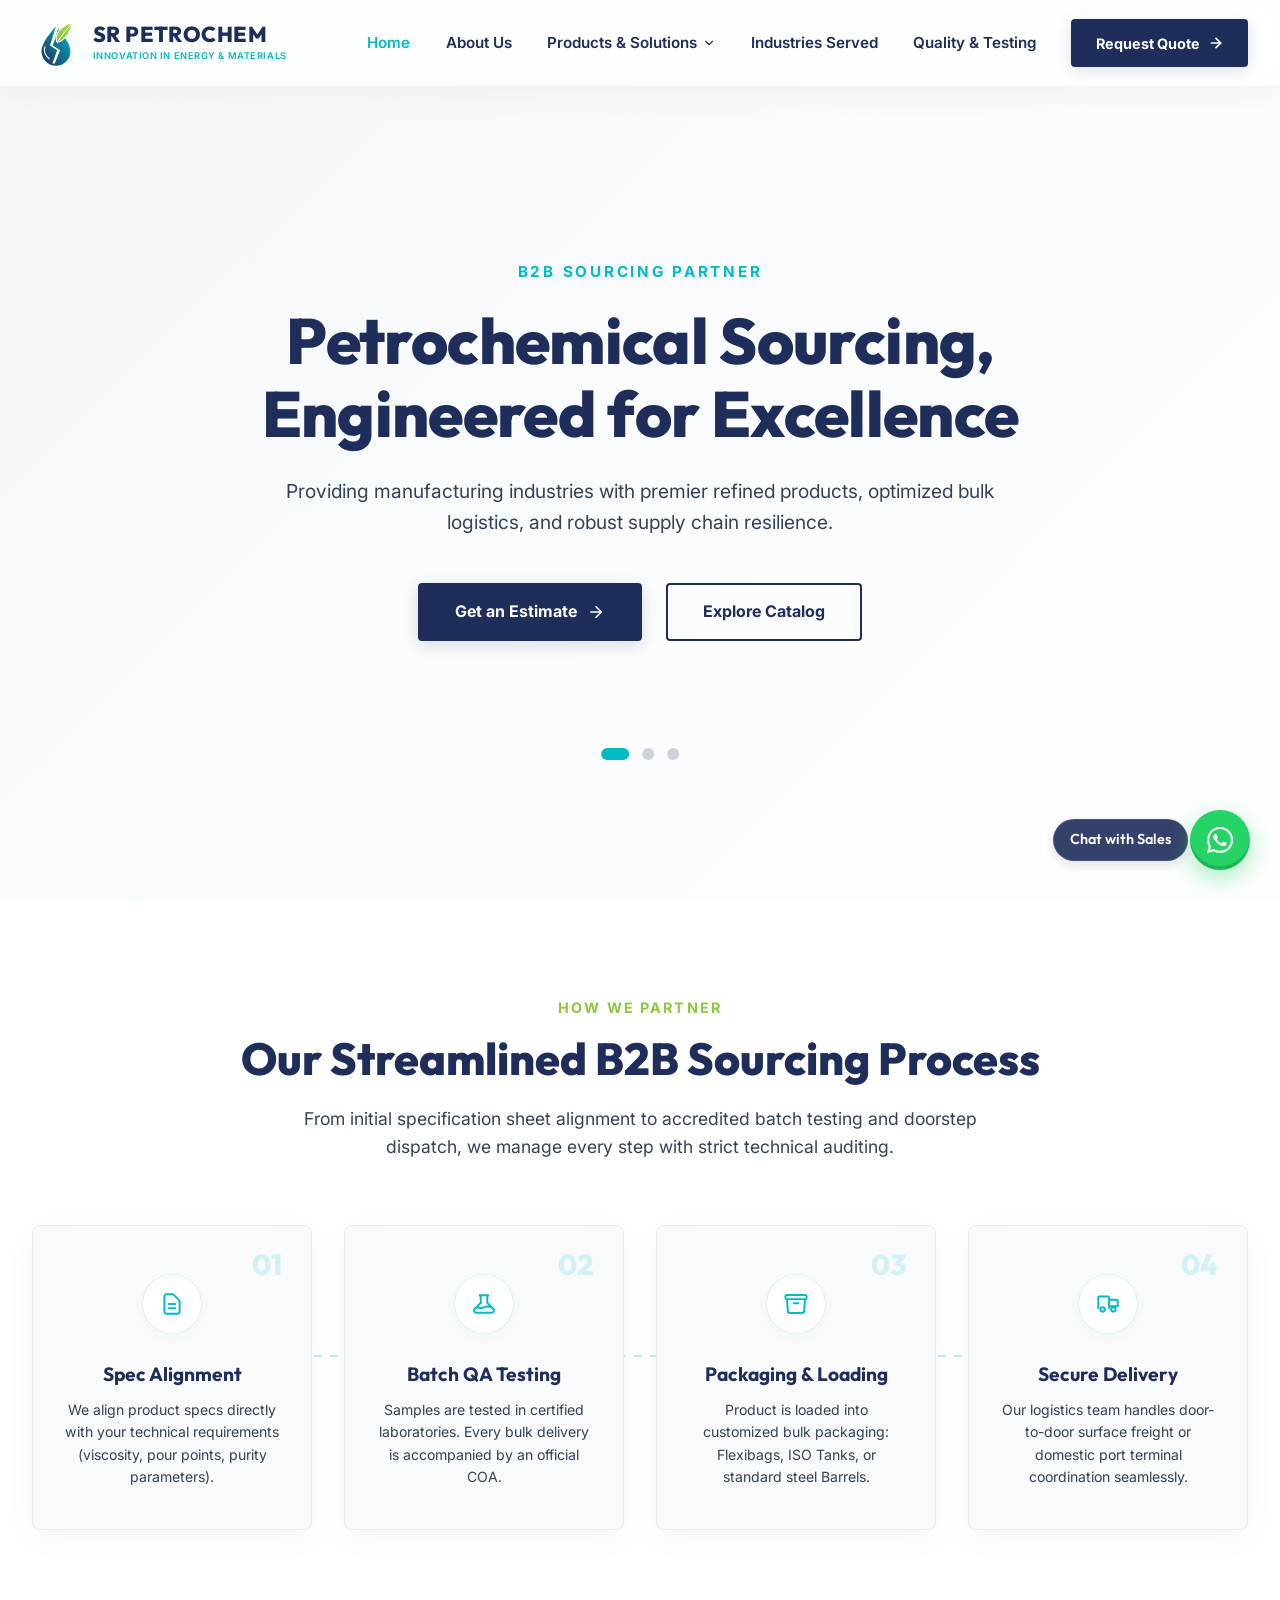
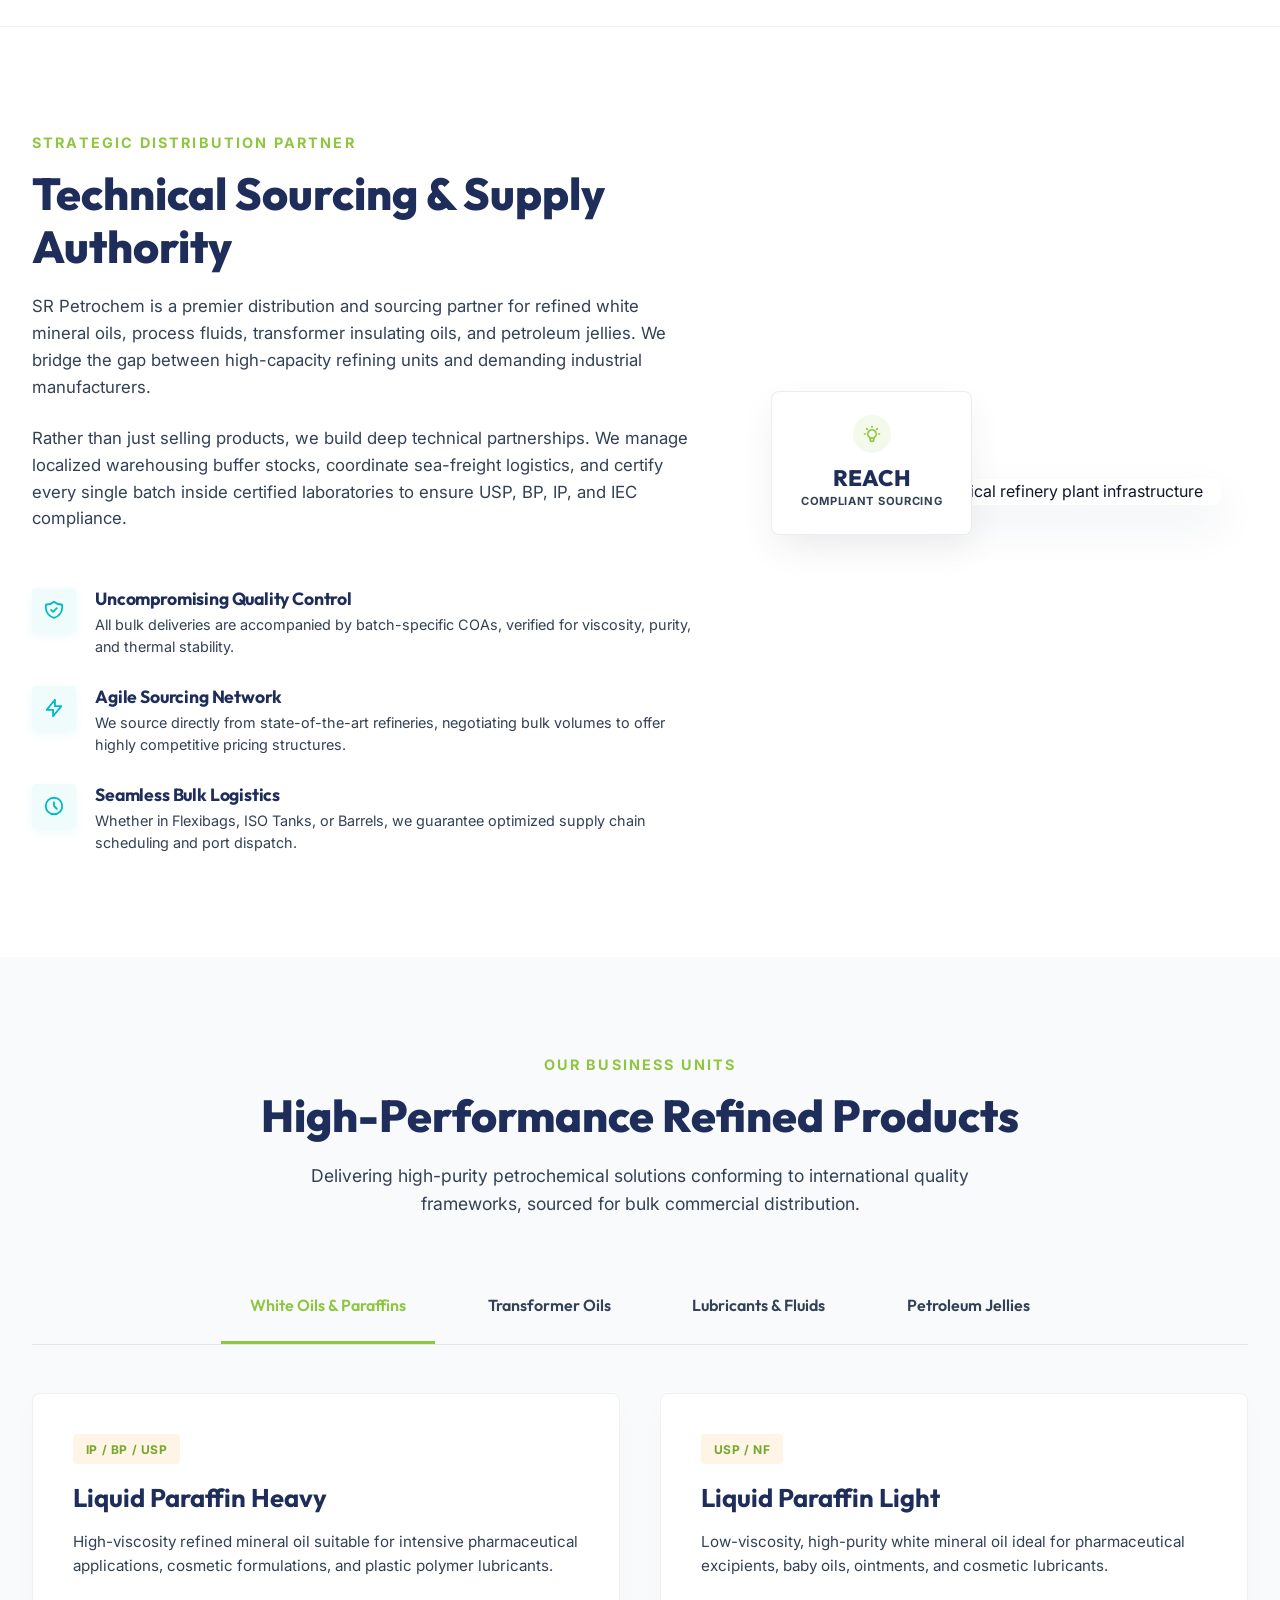
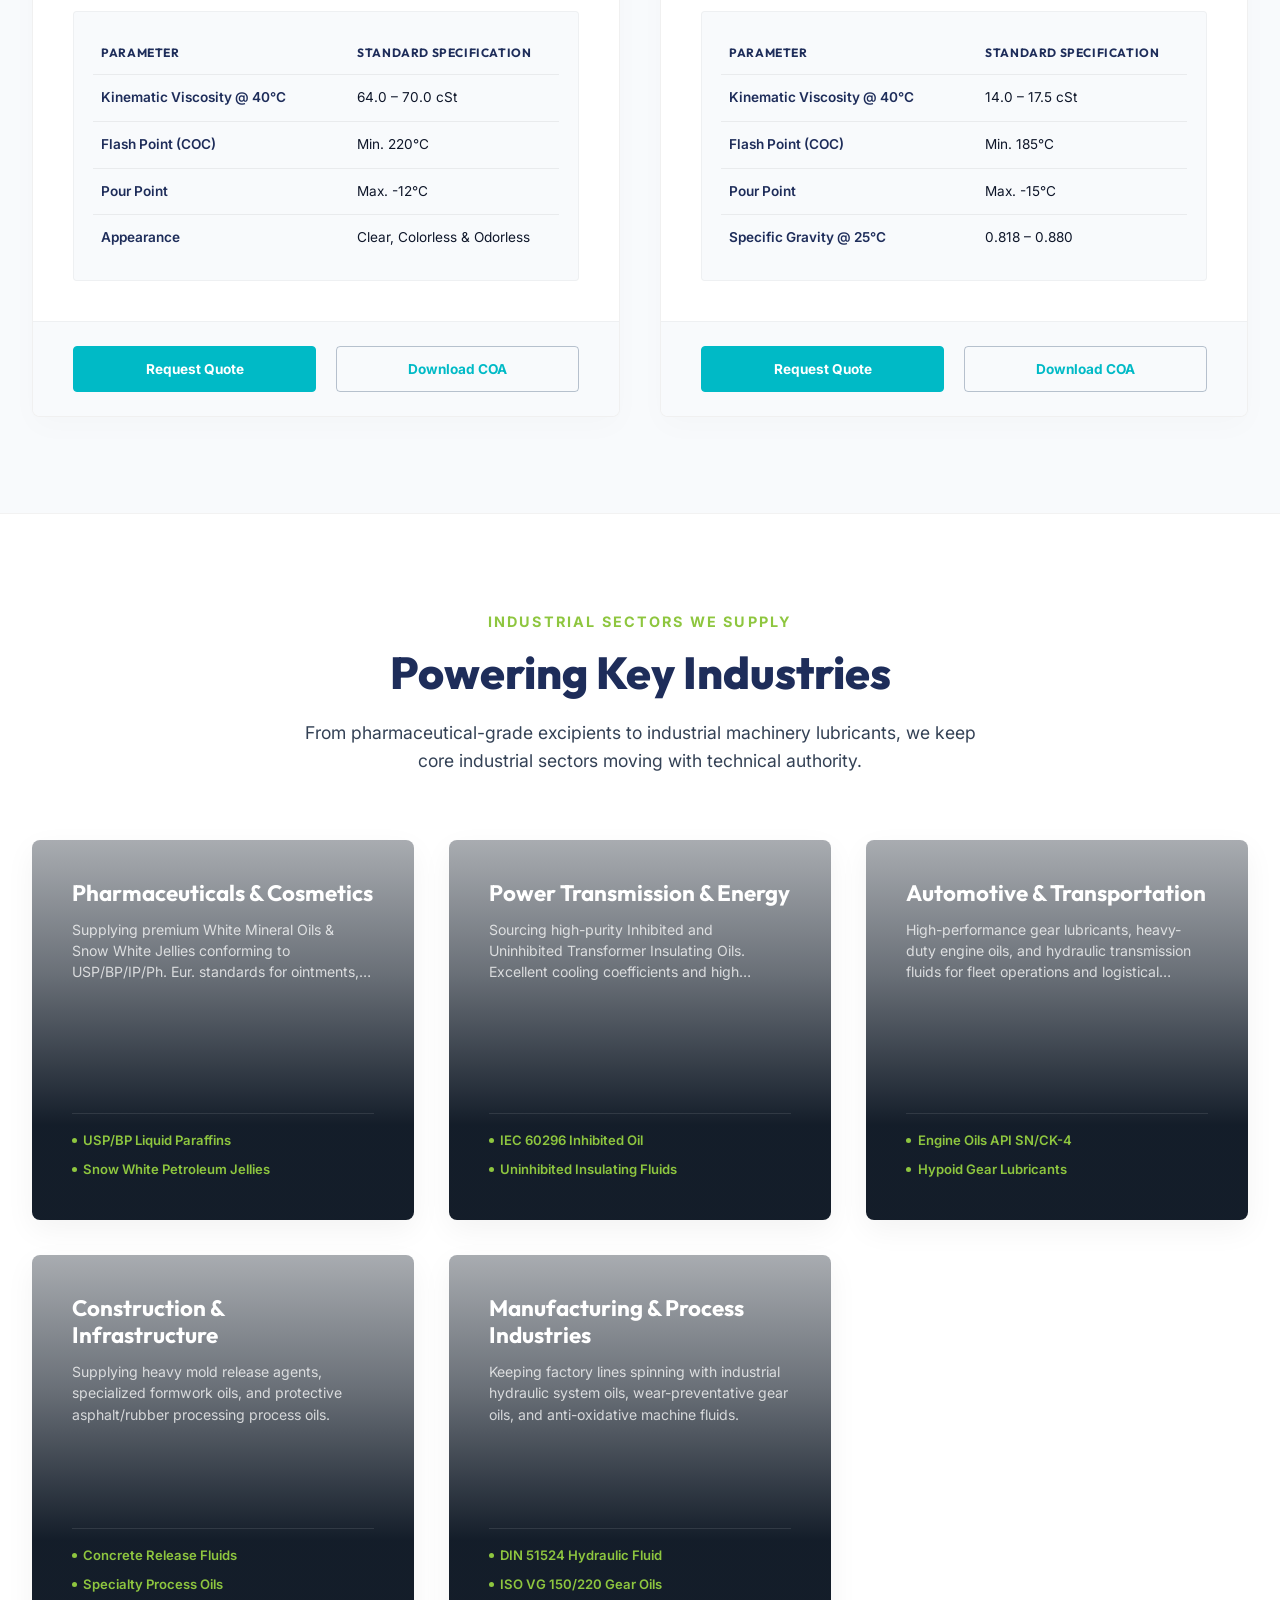
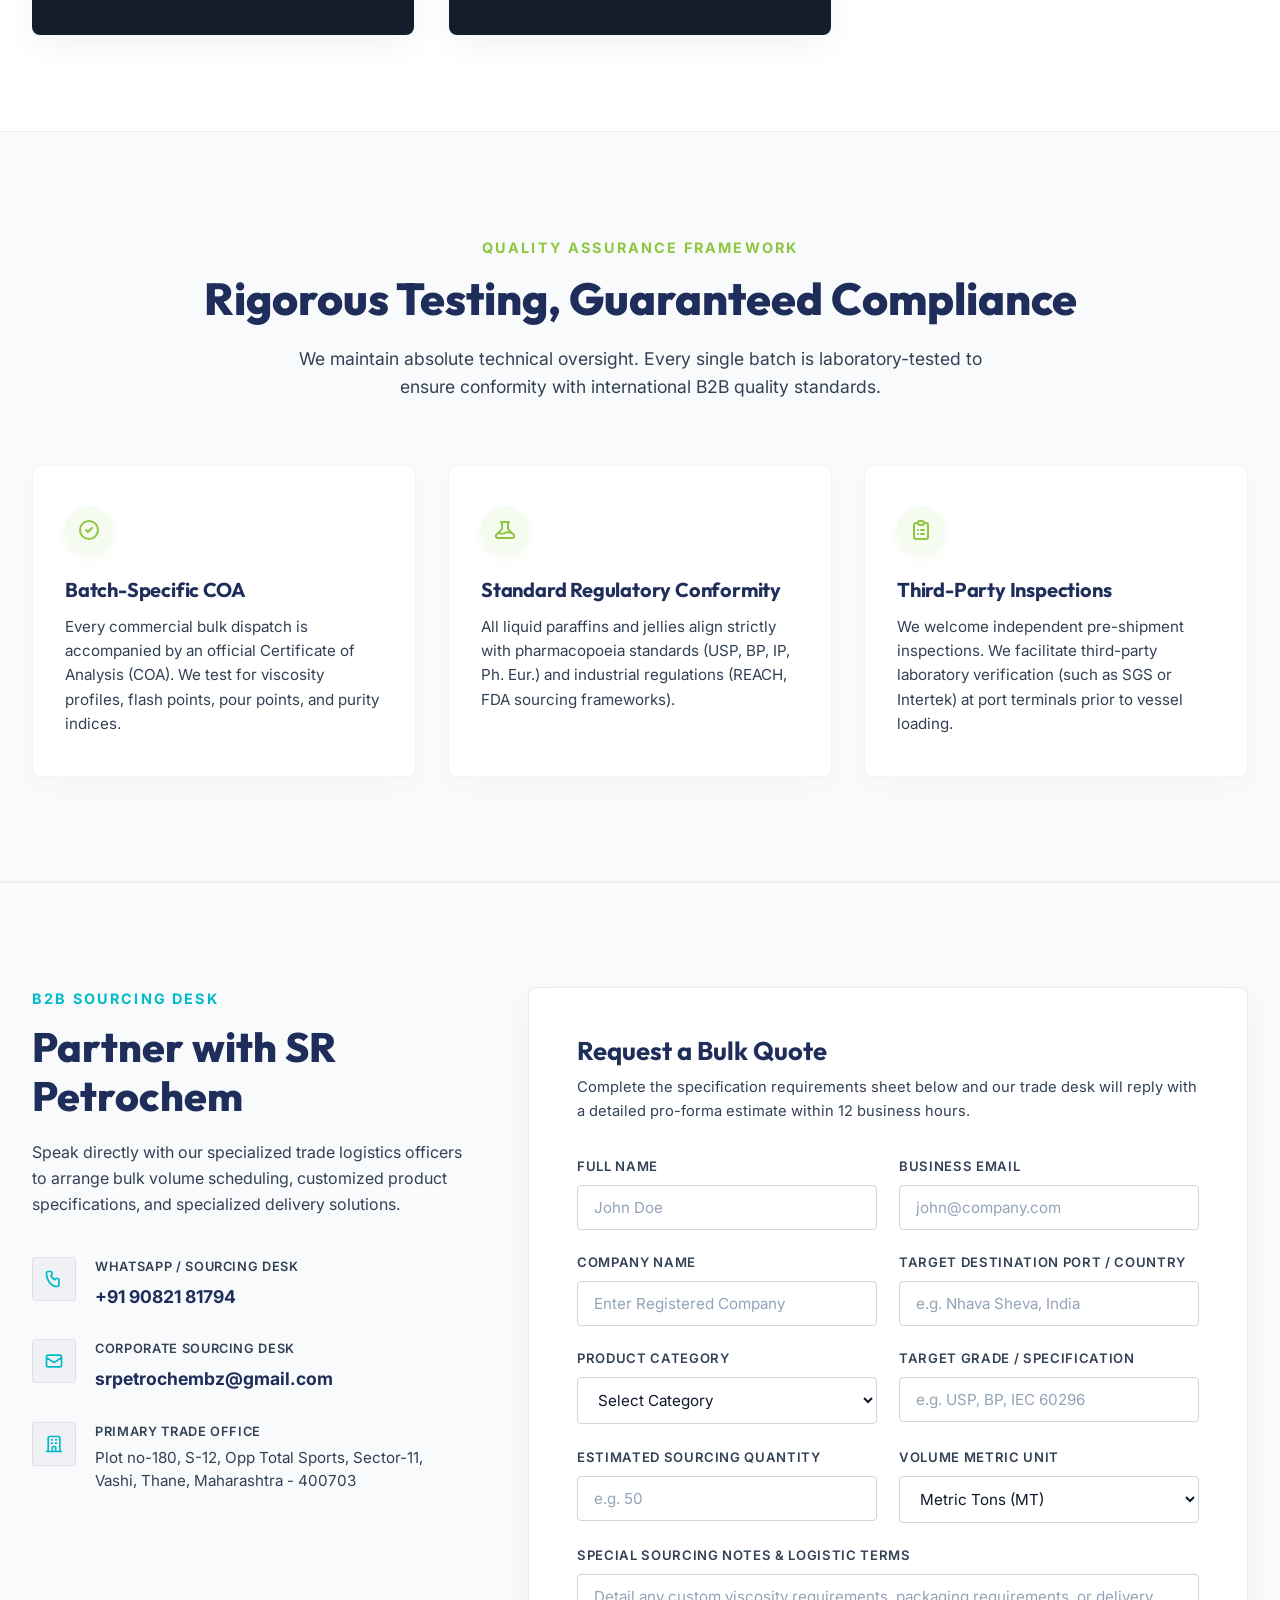
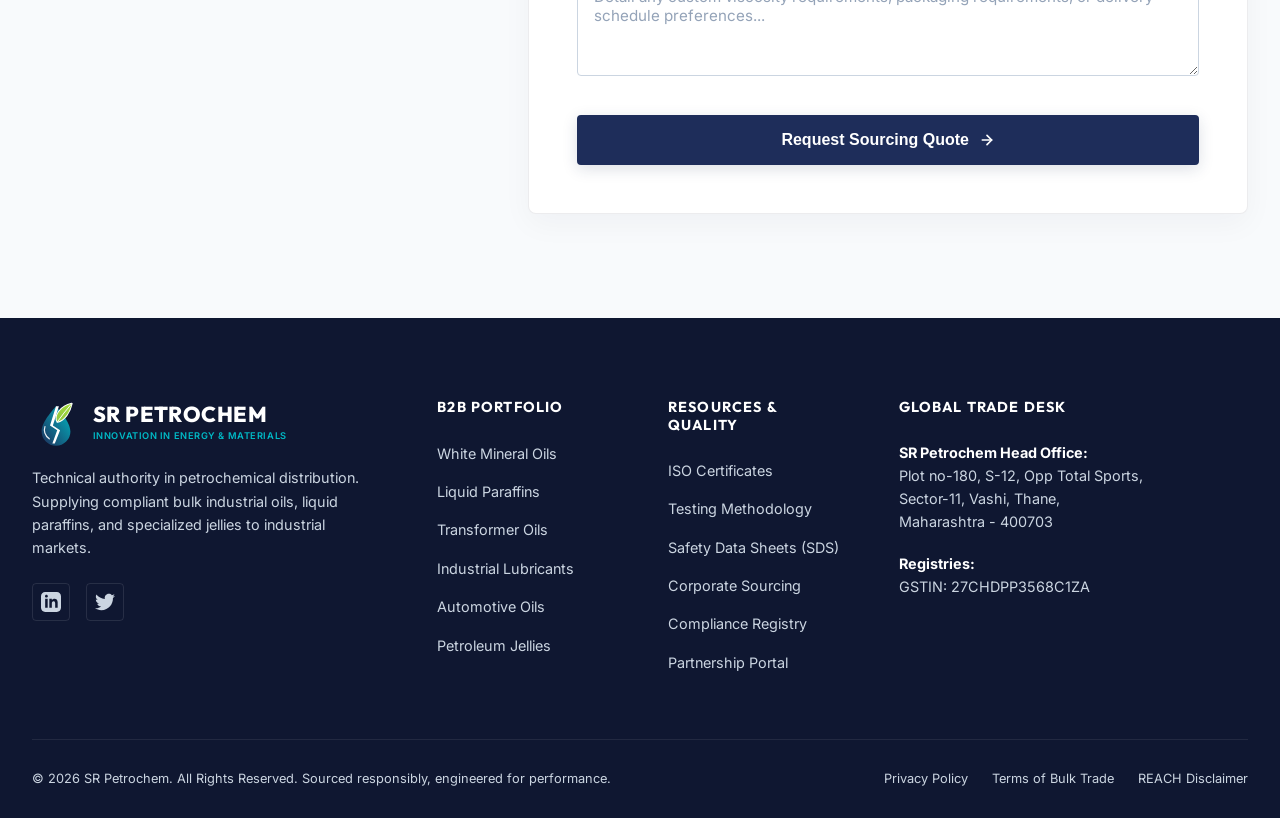
==== commit 2ab975b2: "Remove compliance/cert badges from contact section to simplify layout" ====
--- a/index.html
+++ b/index.html
@@ -991,10 +991,6 @@
               </div>
             </div>
           </div>
-          <div class="trade-desk-status">
-            <span class="status-dot"></span>
-            <span class="status-text">Trade Desk Active: Mon-Sat (9:00 AM - 6:00 PM IST)</span>
-          </div>
         </div>
 
         <!-- Column 2: Interactive Bulk Inquiry Form -->
--- a/css/style.css
+++ b/css/style.css
@@ -1201,23 +1201,6 @@
   display: flex;
   align-items: flex-start;
   gap: 1.2rem;
-  padding: 1.2rem;
-  border-radius: var(--radius-sm);
-  background: rgba(30, 45, 90, 0.02);
-  border: 1px solid rgba(30, 45, 90, 0.04);
-  transition: var(--transition-smooth);
-}
-
-.contact-method-card:hover {
-  transform: translateX(5px);
-  background: rgba(0, 186, 198, 0.04);
-  border-color: rgba(0, 186, 198, 0.15);
-}
-
-.contact-method-card:hover .method-icon {
-  background: var(--primary-light);
-  color: var(--text-light);
-  border-color: var(--primary-light);
 }
 
 .method-icon {
@@ -1268,40 +1251,23 @@
   line-height: 1.5;
 }
 
-.trade-desk-status {
-  display: inline-flex;
-  align-items: center;
-  gap: 0.6rem;
-  background: rgba(0, 186, 198, 0.05);
-  border: 1px solid rgba(0, 186, 198, 0.15);
-  padding: 0.5rem 1rem;
-  border-radius: 30px;
+.compliance-badges {
+  display: flex;
+  flex-wrap: wrap;
+  gap: 0.8rem;
   margin-top: auto;
-  align-self: flex-start;
-}
-
-.status-dot {
-  width: 8px;
-  height: 8px;
-  background-color: #25D366; /* WhatsApp active green */
-  border-radius: 50%;
-  display: inline-block;
-  box-shadow: 0 0 8px #25D366;
-  animation: pulse-green 2s infinite;
-}
-
-.status-text {
-  font-size: 0.75rem;
+}
+
+.badge-item {
+  font-size: 0.72rem;
   font-weight: 700;
   color: var(--primary-dark);
+  background: rgba(30, 45, 90, 0.04);
+  border: 1px solid rgba(30, 45, 90, 0.08);
+  padding: 0.4rem 0.9rem;
+  border-radius: 20px;
   text-transform: uppercase;
   letter-spacing: 0.05em;
-}
-
-@keyframes pulse-green {
-  0% { transform: scale(0.95); box-shadow: 0 0 0 0 rgba(37, 211, 102, 0.7); }
-  70% { transform: scale(1); box-shadow: 0 0 0 6px rgba(37, 211, 102, 0); }
-  100% { transform: scale(0.95); box-shadow: 0 0 0 0 rgba(37, 211, 102, 0); }
 }
 
 /* Form Column Styling */
@@ -1603,7 +1569,7 @@
     gap: 3rem;
   }
   
-  .trade-desk-status {
+  .compliance-badges {
     margin-top: 2rem;
   }
 }
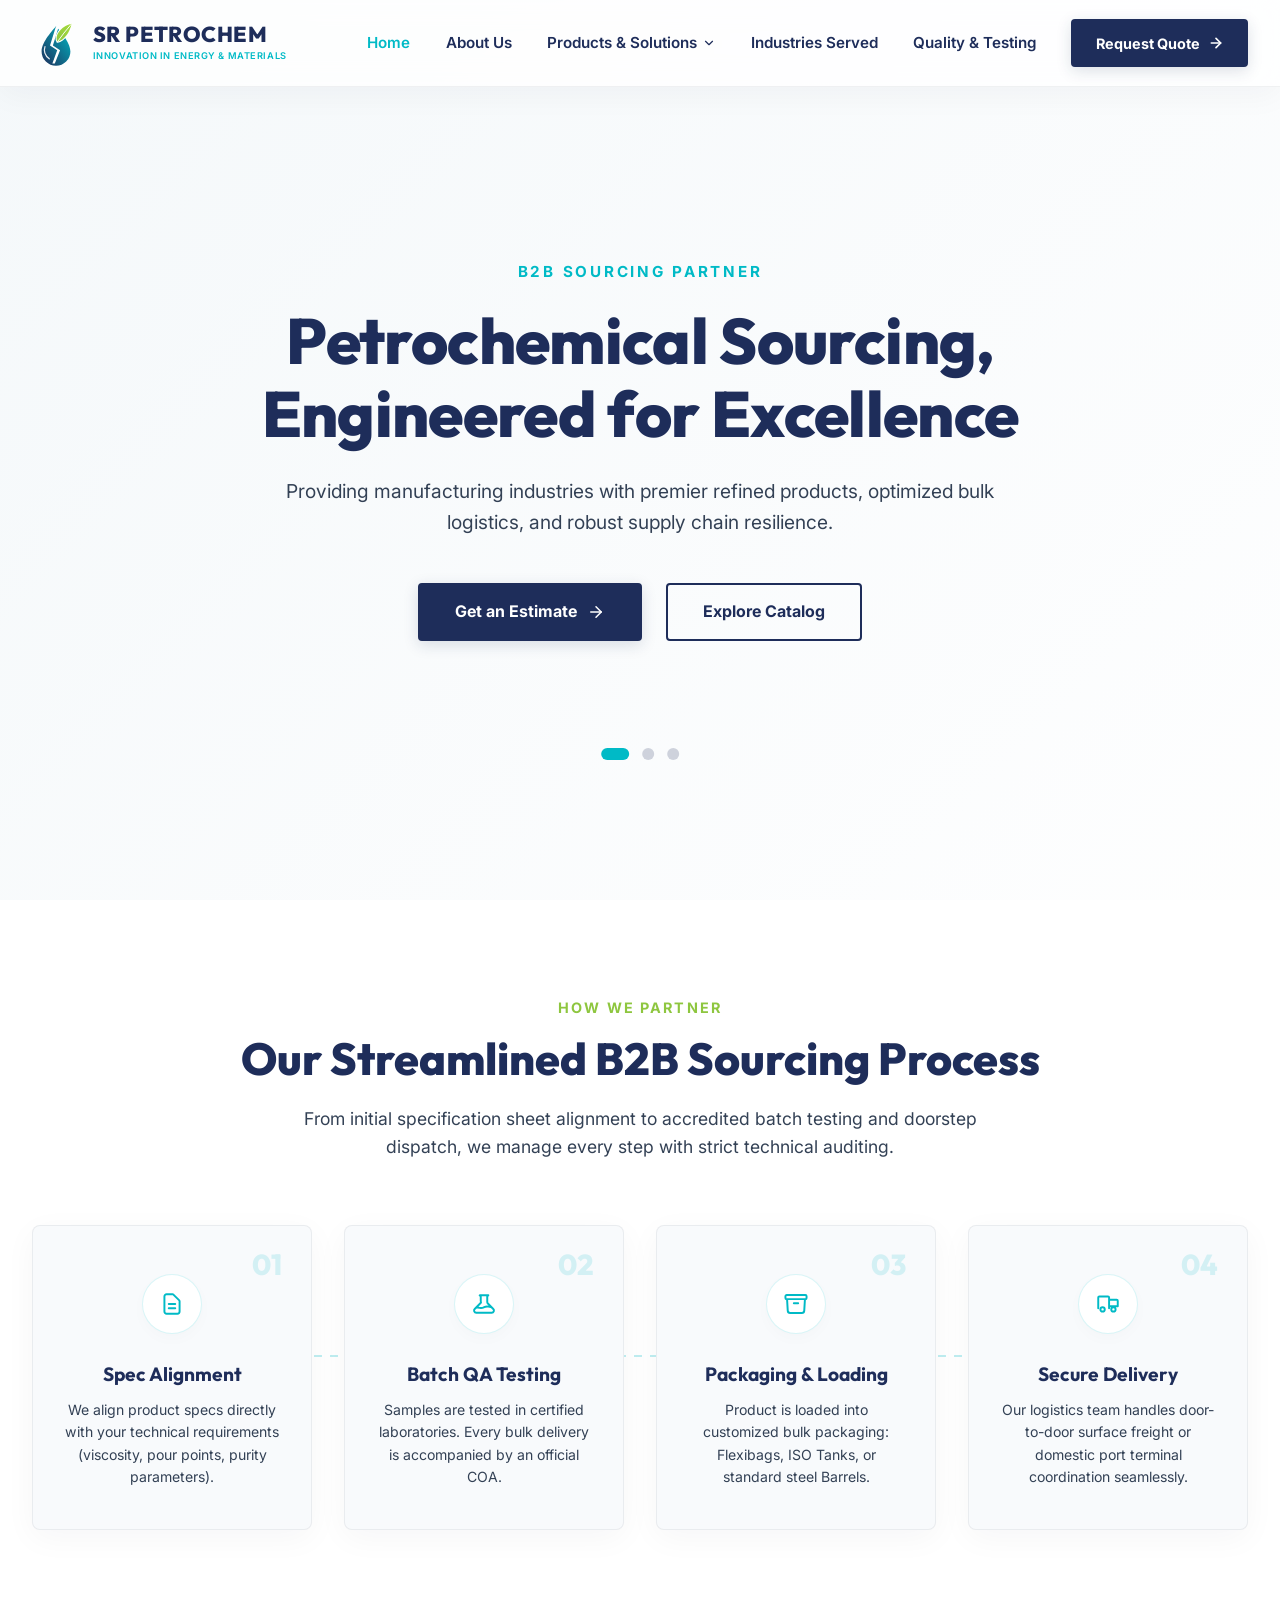
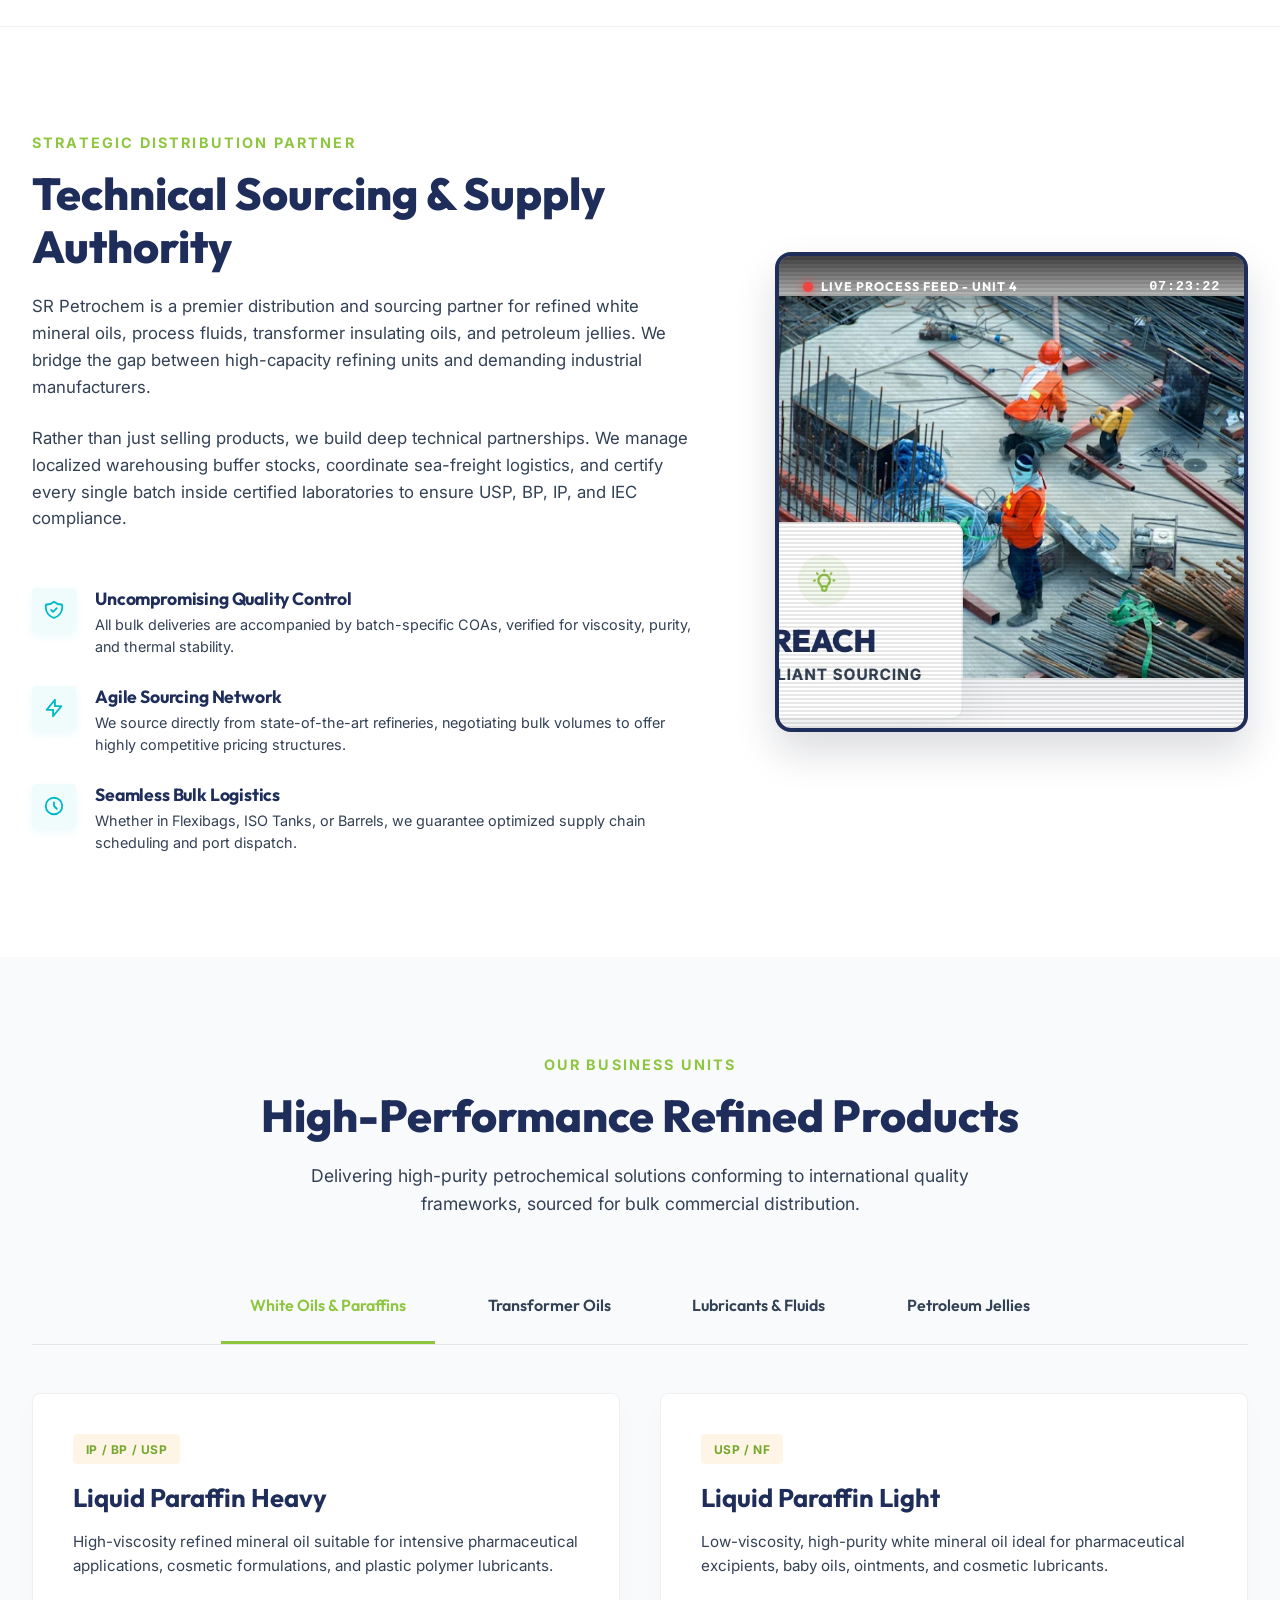
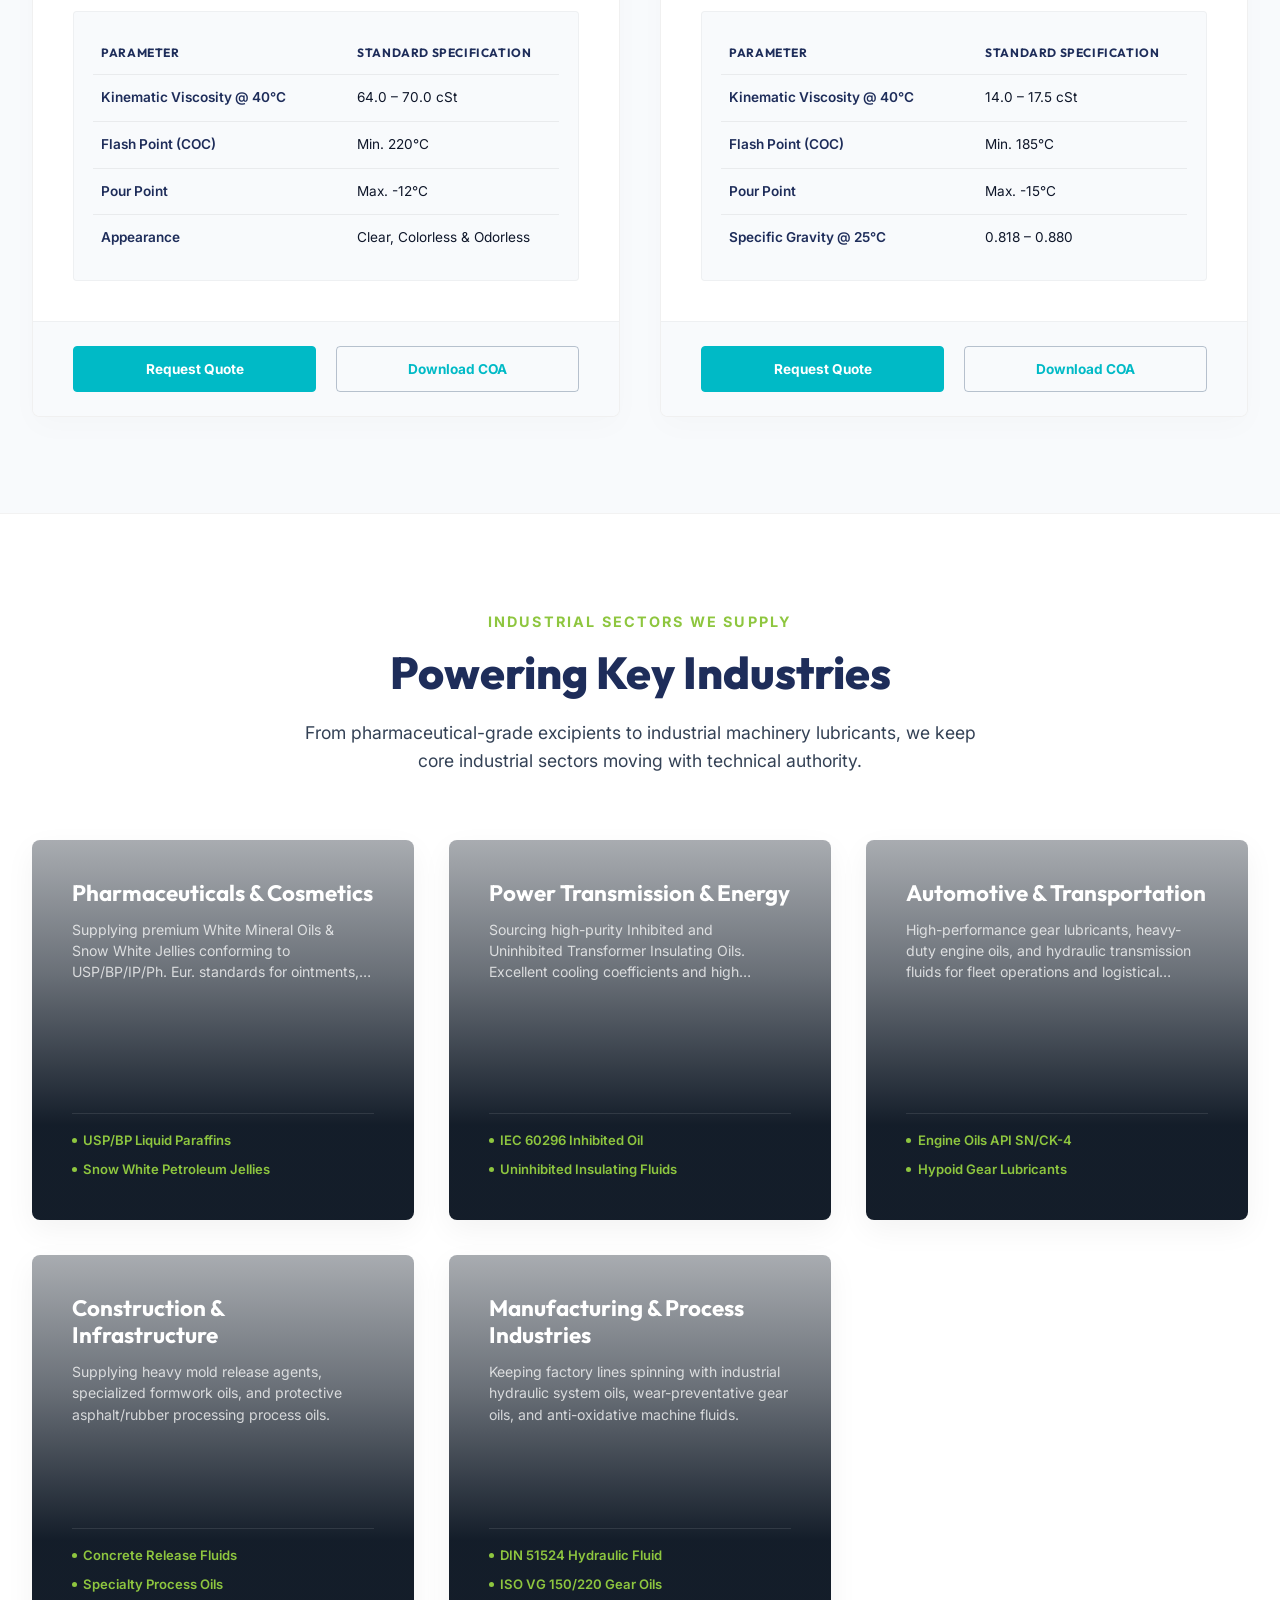
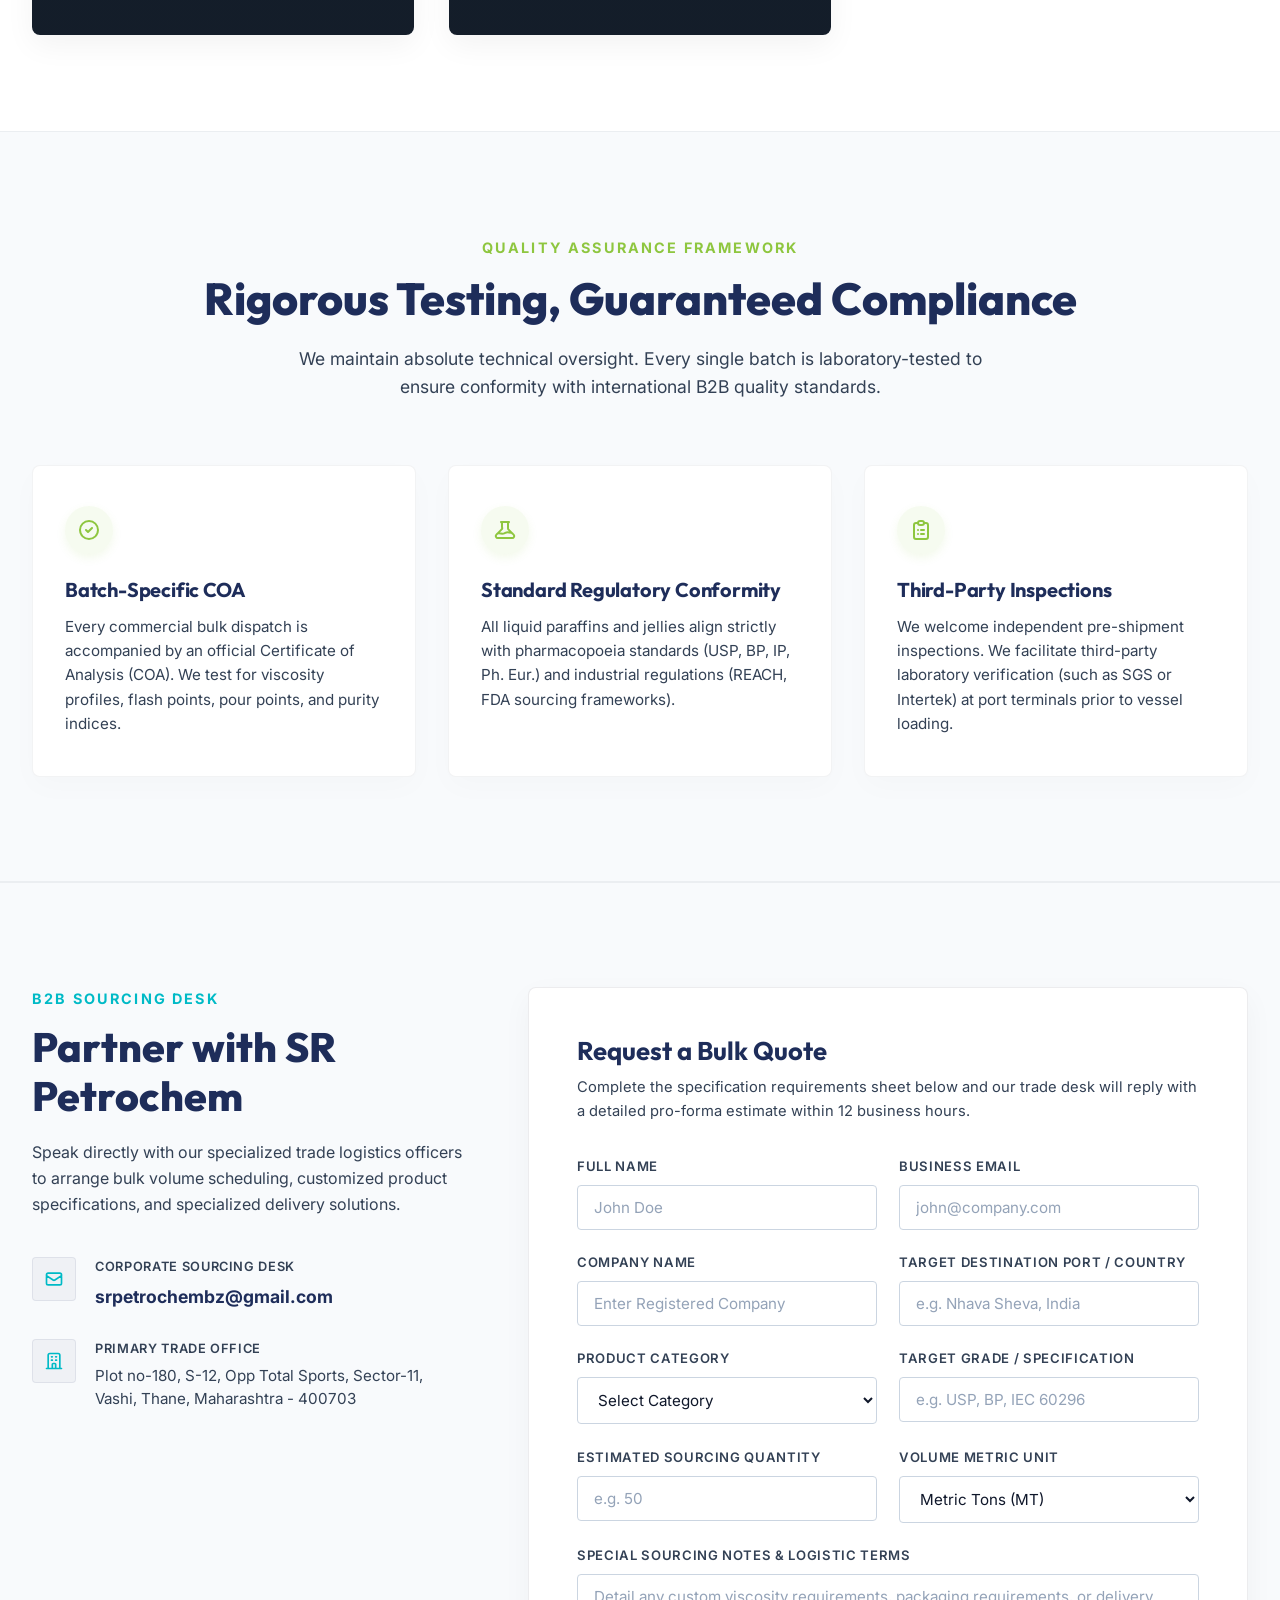
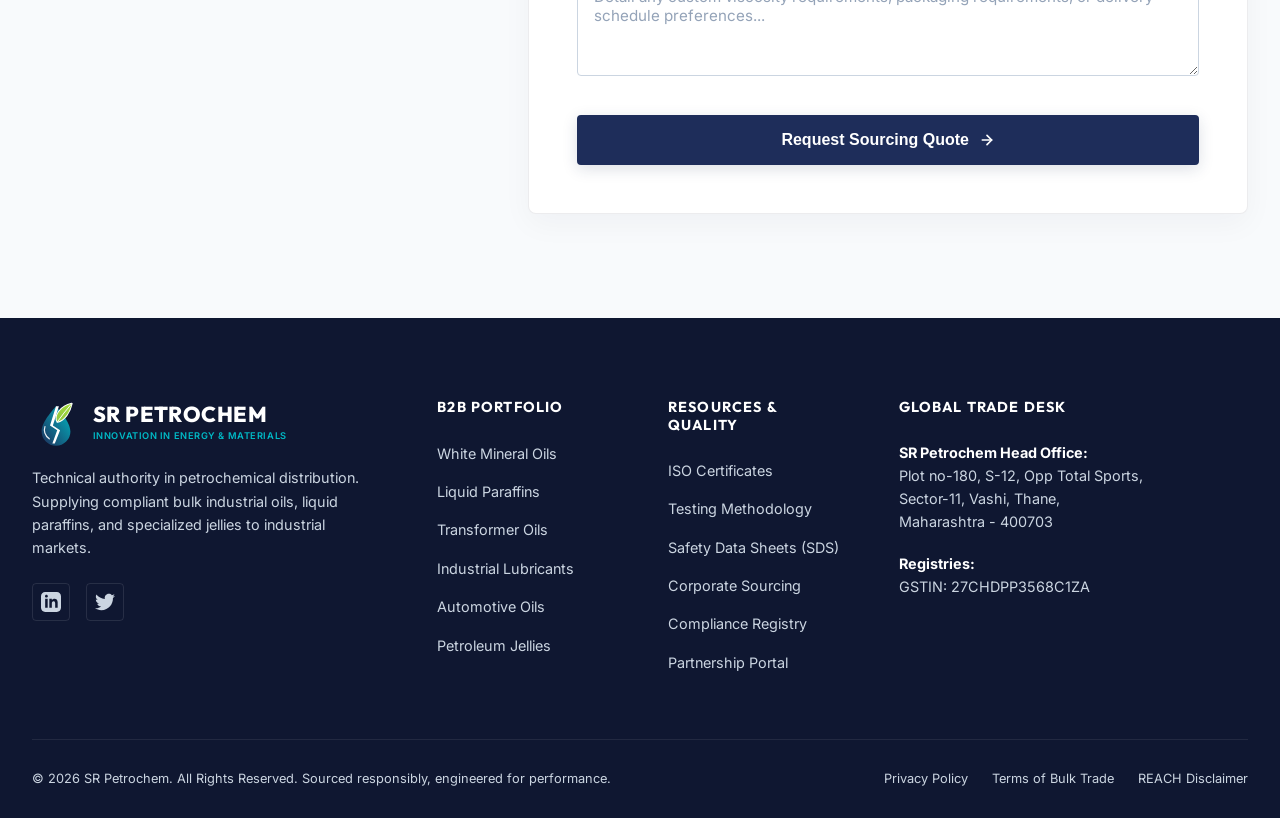
==== commit 204eb9d0: "Replace static About Us graphics with live refinery process monitor video widgets and completely rem" ====
--- a/index.html
+++ b/index.html
@@ -354,20 +354,18 @@
 
         <!-- Right Column: Visual Graphic and Key Focus Cards -->
         <div class="about-graphic-col">
-          <div class="graphic-image-wrapper">
-            <img src="https://images.unsplash.com/photo-1504307651254-35680f356dfd?auto=format&fit=crop&q=80&w=800"
-              alt="Industrial petrochemical refinery plant infrastructure" class="about-main-image">
-            <div class="overlapping-info-card">
-              <div class="card-icon" aria-hidden="true">
-                <svg xmlns="http://www.w3.org/2000/svg" fill="none" viewBox="0 0 24 24" stroke="currentColor"
-                  stroke-width="2">
-                  <path stroke-linecap="round" stroke-linejoin="round"
-                    d="M9.663 17h4.673M12 3v1m6.364 1.636l-.707.707M21 12h-1M4 12H3m3.343-5.657l-.707-.707m2.828 9.9a5 5 0 117.072 0l-.548.547A3.374 3.374 0 0014 18.469V19a2 2 0 11-4 0v-.531c0-.895-.356-1.754-.988-2.386l-.548-.547z" />
-                </svg>
-              </div>
-              <div class="card-number">REACH</div>
-              <div class="card-label">Compliant Sourcing</div>
-            </div>
+          <div class="video-container">
+            <div class="video-overlay">
+              <div class="video-status">
+                <span class="status-dot"></span>
+                <span class="status-text">LIVE PROCESS FEED - UNIT 4</span>
+              </div>
+              <div class="video-timestamp" id="about-video-time">00:00:00</div>
+            </div>
+            <div class="video-feed-wrapper">
+              <img src="images/refinery-live.jpg" alt="Refinery Plant Distillation Loop" class="video-feed-image">
+            </div>
+            <div class="video-scanlines"></div>
           </div>
         </div>
 
@@ -948,20 +946,6 @@
             scheduling, customized product specifications, and specialized delivery solutions.</p>
 
           <div class="contact-methods">
-            <div class="contact-method-card">
-              <div class="method-icon">
-                <svg xmlns="http://www.w3.org/2000/svg" fill="none" viewBox="0 0 24 24" stroke="currentColor"
-                  stroke-width="2">
-                  <path stroke-linecap="round" stroke-linejoin="round"
-                    d="M3 5a2 2 0 012-2h3.28a1 1 0 01.94.725l.548 2.2a1 1 0 01-.321.988l-1.305.98a10.582 10.582 0 004.872 4.872l.98-1.305a1 1 0 01.988-.321l2.2.548a1 1 0 01.725.94V19a2 2 0 01-2 2h-1C9.716 21 3 14.284 3 6V5z" />
-                </svg>
-              </div>
-              <div class="method-text">
-                <div class="method-label">WhatsApp / Sourcing Desk</div>
-                <a href="https://wa.me/919082181794" target="_blank" class="method-link">+91 90821 81794</a>
-              </div>
-            </div>
-
             <div class="contact-method-card">
               <div class="method-icon">
                 <svg xmlns="http://www.w3.org/2000/svg" fill="none" viewBox="0 0 24 24" stroke="currentColor"
@@ -1207,21 +1191,6 @@
     </div>
   </footer>
 
-  <!-- Floating WhatsApp Business Widget -->
-  <!-- CONFIGURATION: To change the WhatsApp phone number, replace "919082181794" in the link below with your client's country code + phone number (no spaces, plus signs, or dashes). -->
-  <a href="https://wa.me/919082181794?text=Hello%20SR%20Petrochem%20Team%2C%20I%20am%20interested%20in%20sourcing%20chemical%2Fpetroleum%20products.%0A%0AHere%20are%20my%20inquiry%20details%3A%0A-%20Company%20Name%3A%20%0A-%20Required%20Product%2FGrade%3A%20%0A-%20Estimated%20Volume%20%28Tons%2FBarrels%29%3A%20" 
-     class="whatsapp-float-widget" 
-     target="_blank" 
-     rel="noopener noreferrer" 
-     aria-label="Chat with SR Petrochem Sourcing Desk on WhatsApp">
-     <div class="whatsapp-badge">Chat with Sales</div>
-     <div class="whatsapp-icon-wrapper">
-       <svg xmlns="http://www.w3.org/2000/svg" viewBox="0 0 448 512" fill="currentColor" class="whatsapp-svg">
-         <path d="M380.9 97.1C339 55.1 283.2 32 223.9 32c-122.4 0-222 99.6-222 222 0 39.1 10.2 77.3 29.6 111L0 480l117.7-30.9c32.4 17.7 68.9 27 106.1 27h.1c122.3 0 224.1-99.6 224.1-222 0-59.3-25.2-115-67.1-157zm-157 341.6c-33.2 0-65.7-8.9-94-25.7l-6.7-4-69.8 18.3 18.7-68.1-4.4-7c-18.5-29.4-28.2-63.3-28.2-98.2 0-101.7 82.8-184.5 184.6-184.5 49.3 0 95.6 19.2 130.4 54.1 34.8 34.9 56.2 81.2 56.1 130.5 0 101.8-84.9 184.6-186.6 184.6zm101.2-138.2c-5.5-2.8-32.8-16.2-37.9-18-5.1-1.9-8.8-2.8-12.5 2.8-3.7 5.6-14.3 18-17.6 21.8-3.2 3.7-6.5 4.2-12 1.4-32.6-16.3-54-29.1-75.5-66-5.7-9.8 5.7-9.1 16.3-30.3 1.8-3.7 .9-6.9-.5-9.7-1.4-2.8-12.5-30.1-17.1-41.2-4.5-10.8-9.1-9.3-12.5-9.5-3.2-.2-6.9-.2-10.6-.2-3.7 0-9.7 1.4-14.8 6.9-5.1 5.6-19.4 19-19.4 46.3 0 27.3 19.9 53.7 22.6 57.4 2.8 3.7 39.1 59.7 94.8 83.8 35.2 15.2 49 16.5 66.6 13.9 10.7-1.6 32.8-13.4 37.4-26.4 4.6-13 4.6-24.1 3.2-26.4-1.3-2.5-5-3.9-10.5-6.6z"/>
-       </svg>
-     </div>
-  </a>
-
   <!-- Script Injection -->
   <script src="js/main.js"></script>
 </body>
--- a/css/style.css
+++ b/css/style.css
@@ -1928,136 +1928,110 @@
 }
 
 /* ==========================================================================
-   FLOATING WHATSAPP BUSINESS WIDGET
+   REFINE LIVE FEED VIDEO MONITOR
    ========================================================================== */
-.whatsapp-float-widget {
-  position: fixed;
-  bottom: 30px;
-  right: 30px;
-  display: flex;
-  align-items: center;
-  gap: 12px;
-  z-index: 9999;
-  text-decoration: none;
-  font-family: 'Outfit', 'Inter', sans-serif;
-  opacity: 0;
-  transform: translateY(20px);
-  animation: whatsappEntry 0.8s cubic-bezier(0.16, 1, 0.3, 1) forwards;
-  animation-delay: 1.5s;
-}
-
-.whatsapp-icon-wrapper {
-  width: 60px;
-  height: 60px;
-  background-color: #25D366;
-  color: #ffffff;
+.video-container {
+  position: relative;
+  width: 100%;
+  height: 480px;
+  border-radius: var(--radius-lg);
+  overflow: hidden;
+  border: 4px solid var(--primary-dark);
+  box-shadow: 0 20px 40px rgba(15, 23, 42, 0.15);
+  background-color: #000;
+  z-index: 10;
+}
+
+.video-overlay {
+  position: absolute;
+  top: 0;
+  left: 0;
+  width: 100%;
+  padding: 1.25rem 1.5rem;
+  background: linear-gradient(to bottom, rgba(0, 0, 0, 0.75) 0%, transparent 100%);
+  display: flex;
+  justify-content: space-between;
+  align-items: center;
+  z-index: 5;
+  font-family: var(--font-headings);
+}
+
+.video-status {
+  display: flex;
+  align-items: center;
+  gap: 8px;
+}
+
+.status-dot {
+  width: 10px;
+  height: 10px;
+  background-color: #EF4444;
   border-radius: 50%;
-  display: flex;
-  align-items: center;
-  justify-content: center;
-  box-shadow: 0 8px 24px rgba(37, 211, 102, 0.4), 
-              inset 0 -4px 0 rgba(0, 0, 0, 0.15), 
-              0 0 0 0px rgba(37, 211, 102, 0.4);
-  transition: all 0.3s cubic-bezier(0.25, 0.8, 0.25, 1);
-  position: relative;
-  animation: whatsappPulse 2s infinite;
-}
-
-.whatsapp-svg {
-  width: 30px;
-  height: 30px;
-  transition: transform 0.3s ease;
-}
-
-.whatsapp-badge {
-  background-color: #1E2D5A;
-  color: #ffffff;
-  padding: 8px 16px;
-  border-radius: 30px;
-  font-size: 0.9rem;
+  box-shadow: 0 0 10px #EF4444;
+  animation: videoDotFlash 1.5s step-end infinite;
+}
+
+@keyframes videoDotFlash {
+  0%, 100% { opacity: 1; }
+  50% { opacity: 0; }
+}
+
+.status-text {
+  font-size: 0.78rem;
+  font-weight: 700;
+  color: #fff;
+  letter-spacing: 0.08em;
+  text-transform: uppercase;
+}
+
+.video-timestamp {
+  font-size: 0.85rem;
   font-weight: 600;
-  box-shadow: 0 4px 12px rgba(30, 45, 90, 0.15);
-  border: 1px solid rgba(255, 255, 255, 0.1);
-  white-space: nowrap;
+  color: #fff;
+  letter-spacing: 0.05em;
+  font-family: monospace;
+}
+
+.video-feed-wrapper {
+  width: 100%;
+  height: 100%;
+  overflow: hidden;
+}
+
+.video-feed-image {
+  width: 100%;
+  height: 100%;
+  object-fit: cover;
+  animation: videoFeedPan 25s ease-in-out infinite;
+}
+
+@keyframes videoFeedPan {
+  0% {
+    transform: scale(1.05) translate(0, 0);
+  }
+  50% {
+    transform: scale(1.18) translate(-1.5%, -1%);
+  }
+  100% {
+    transform: scale(1.05) translate(0, 0);
+  }
+}
+
+.video-scanlines {
+  position: absolute;
+  top: 0;
+  left: 0;
+  width: 100%;
+  height: 100%;
+  background: linear-gradient(
+    rgba(18, 16, 16, 0) 50%, 
+    rgba(0, 0, 0, 0.12) 50%
+  );
+  background-size: 100% 4px;
+  z-index: 4;
   pointer-events: none;
-  opacity: 0.9;
-  transform: translateX(10px);
-  transition: all 0.3s cubic-bezier(0.25, 0.8, 0.25, 1);
-}
-
-/* Hover States */
-.whatsapp-float-widget:hover .whatsapp-icon-wrapper {
-  background-color: #20ba59;
-  transform: scale(1.08);
-  box-shadow: 0 12px 30px rgba(37, 211, 102, 0.5), 
-              inset 0 -4px 0 rgba(0, 0, 0, 0.15),
-              0 0 0 10px rgba(37, 211, 102, 0);
-  animation: none;
-}
-
-.whatsapp-float-widget:hover .whatsapp-svg {
-  transform: rotate(10deg) scale(1.1);
-}
-
-.whatsapp-float-widget:hover .whatsapp-badge {
-  opacity: 1;
-  transform: translateX(0);
-  background-color: #00BAC6;
-  box-shadow: 0 6px 16px rgba(0, 186, 198, 0.3);
-}
-
-/* Animations */
-@keyframes whatsappEntry {
-  0% {
-    opacity: 0;
-    transform: translateY(30px);
-  }
-  100% {
-    opacity: 1;
-    transform: translateY(0);
-  }
-}
-
-@keyframes whatsappPulse {
-  0% {
-    box-shadow: 0 8px 24px rgba(37, 211, 102, 0.4), 
-                inset 0 -4px 0 rgba(0, 0, 0, 0.15), 
-                0 0 0 0px rgba(37, 211, 102, 0.5);
-  }
-  50% {
-    box-shadow: 0 8px 24px rgba(37, 211, 102, 0.4), 
-                inset 0 -4px 0 rgba(0, 0, 0, 0.15), 
-                0 0 0 15px rgba(37, 211, 102, 0);
-  }
-  100% {
-    box-shadow: 0 8px 24px rgba(37, 211, 102, 0.4), 
-                inset 0 -4px 0 rgba(0, 0, 0, 0.15), 
-                0 0 0 0px rgba(37, 211, 102, 0);
-  }
-}
-
-/* Responsive Overrides */
-@media (max-width: 768px) {
-  .whatsapp-float-widget {
-    bottom: 20px;
-    right: 20px;
-    gap: 0;
-  }
-  
-  .whatsapp-icon-wrapper {
-    width: 55px;
-    height: 55px;
-  }
-  
-  .whatsapp-svg {
-    width: 26px;
-    height: 26px;
-  }
-  
-  .whatsapp-badge {
-    display: none;
-  }
-}
-
-
-
+  opacity: 0.75;
+}
+
+
+
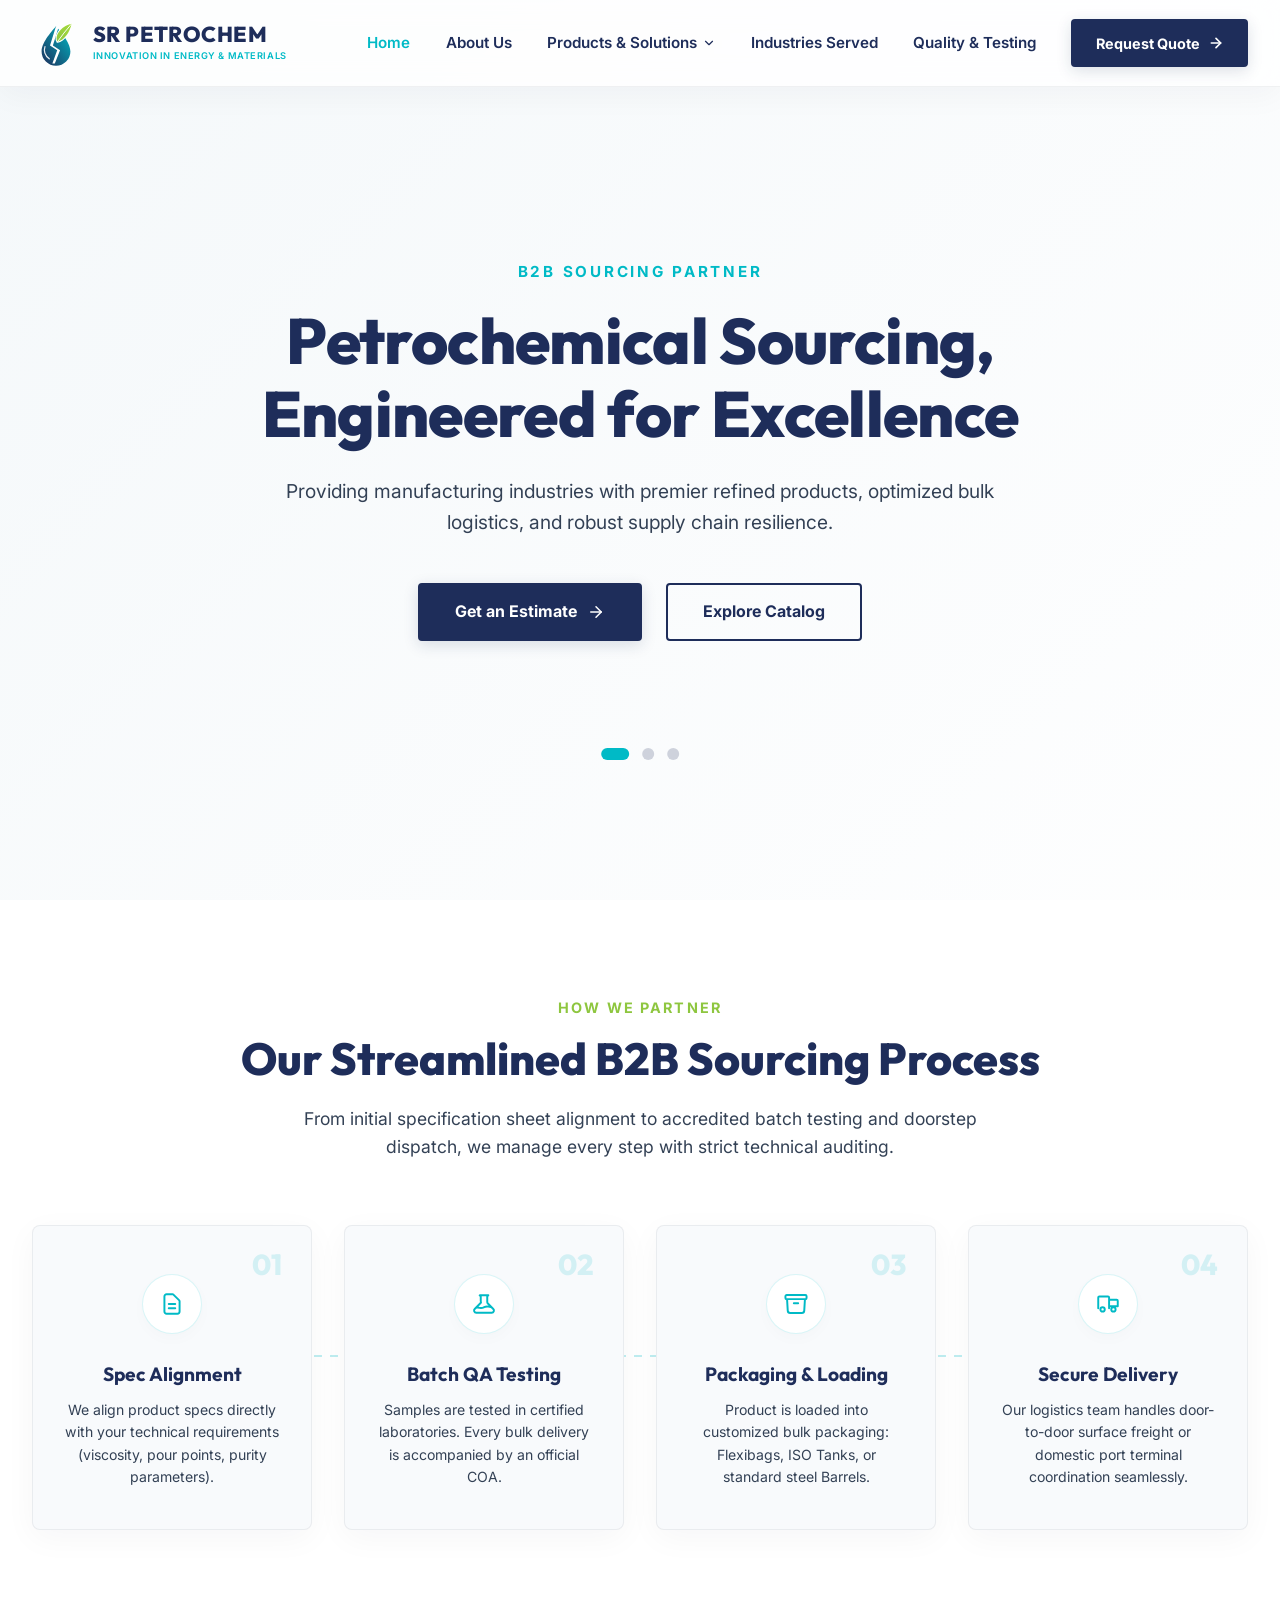
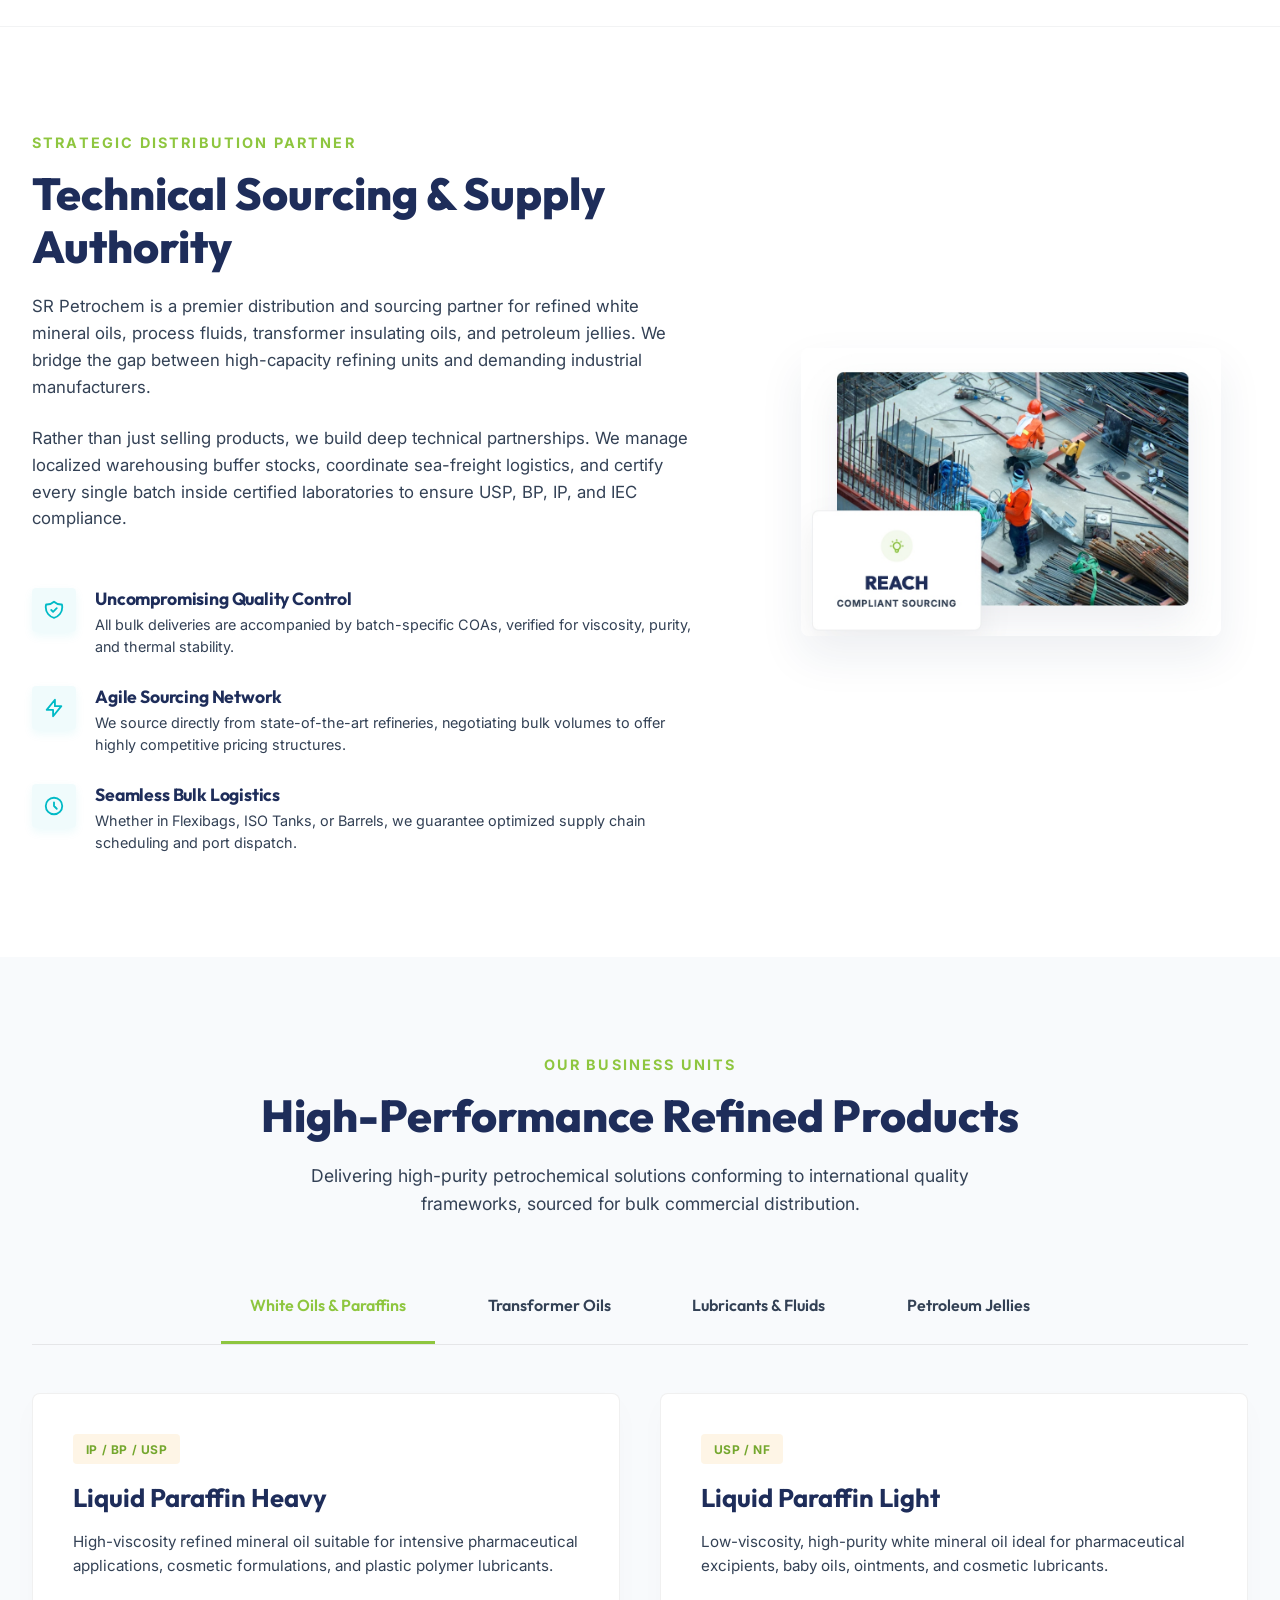
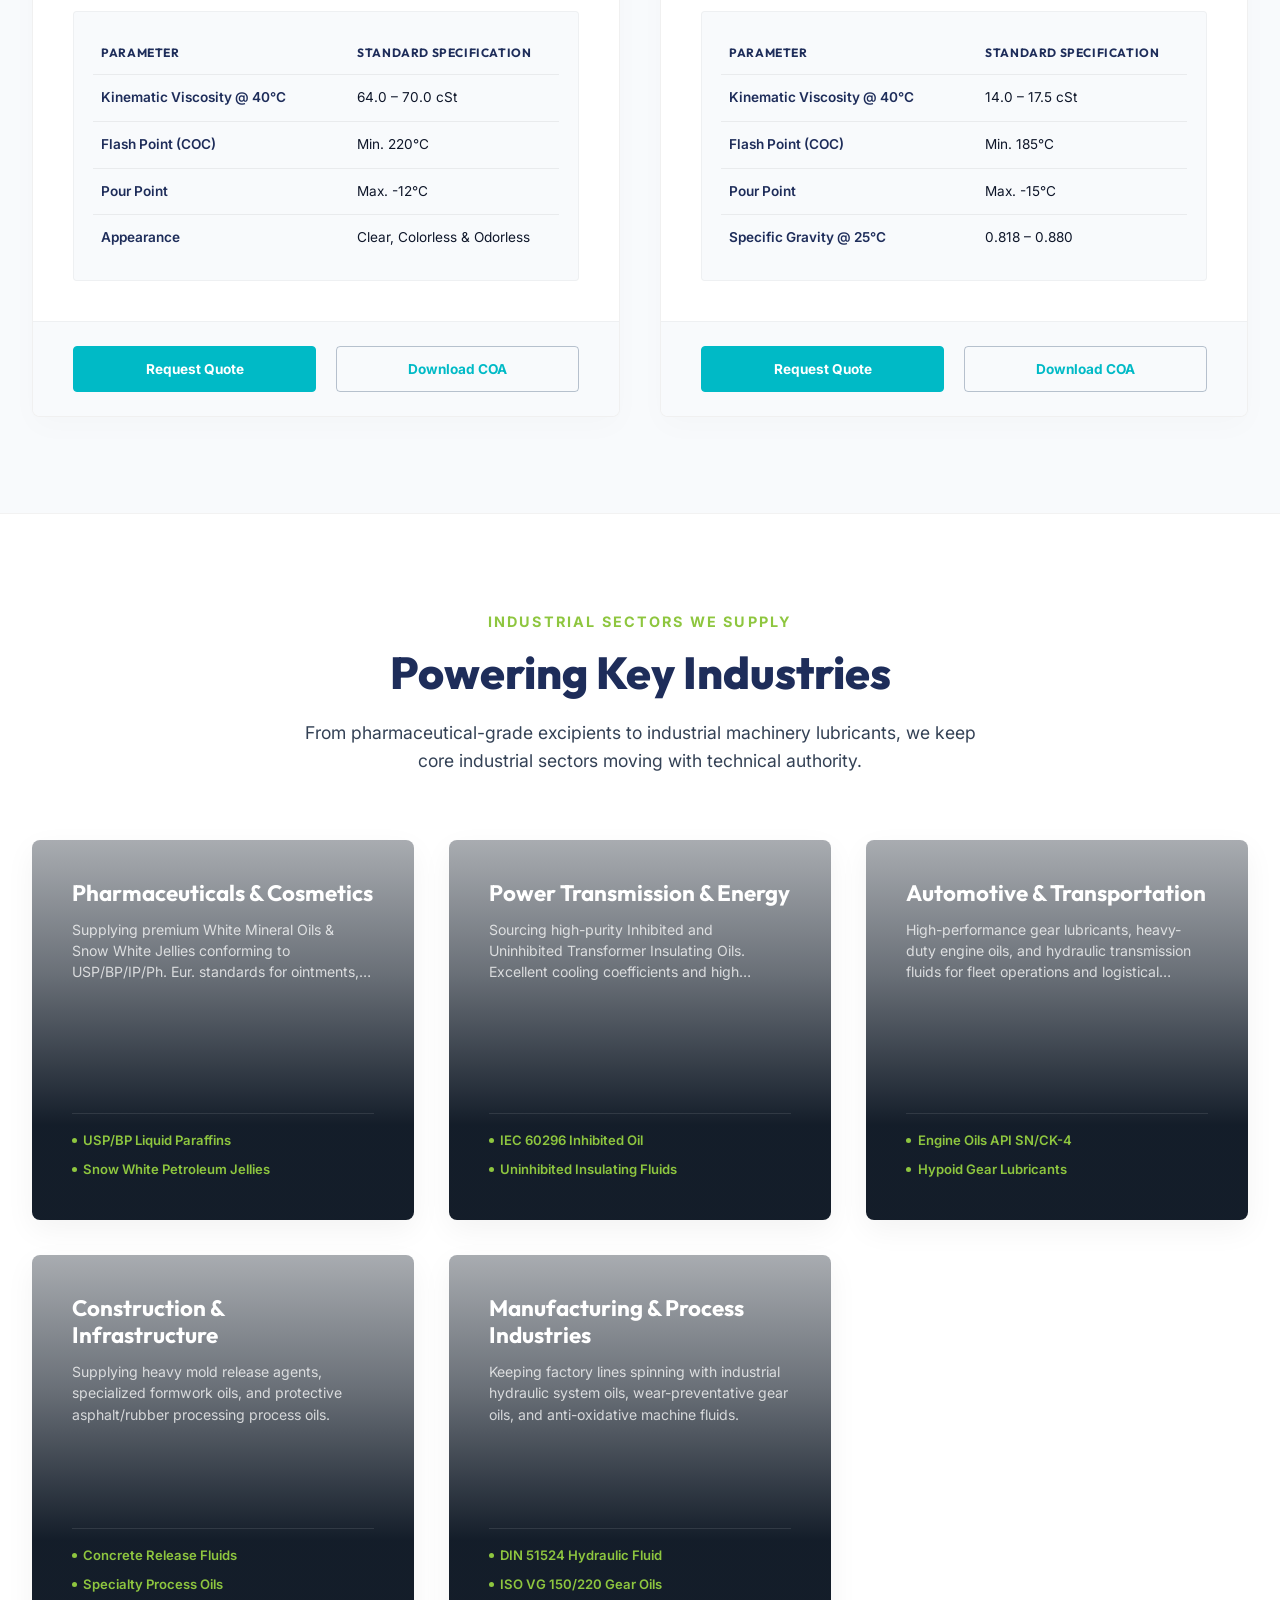
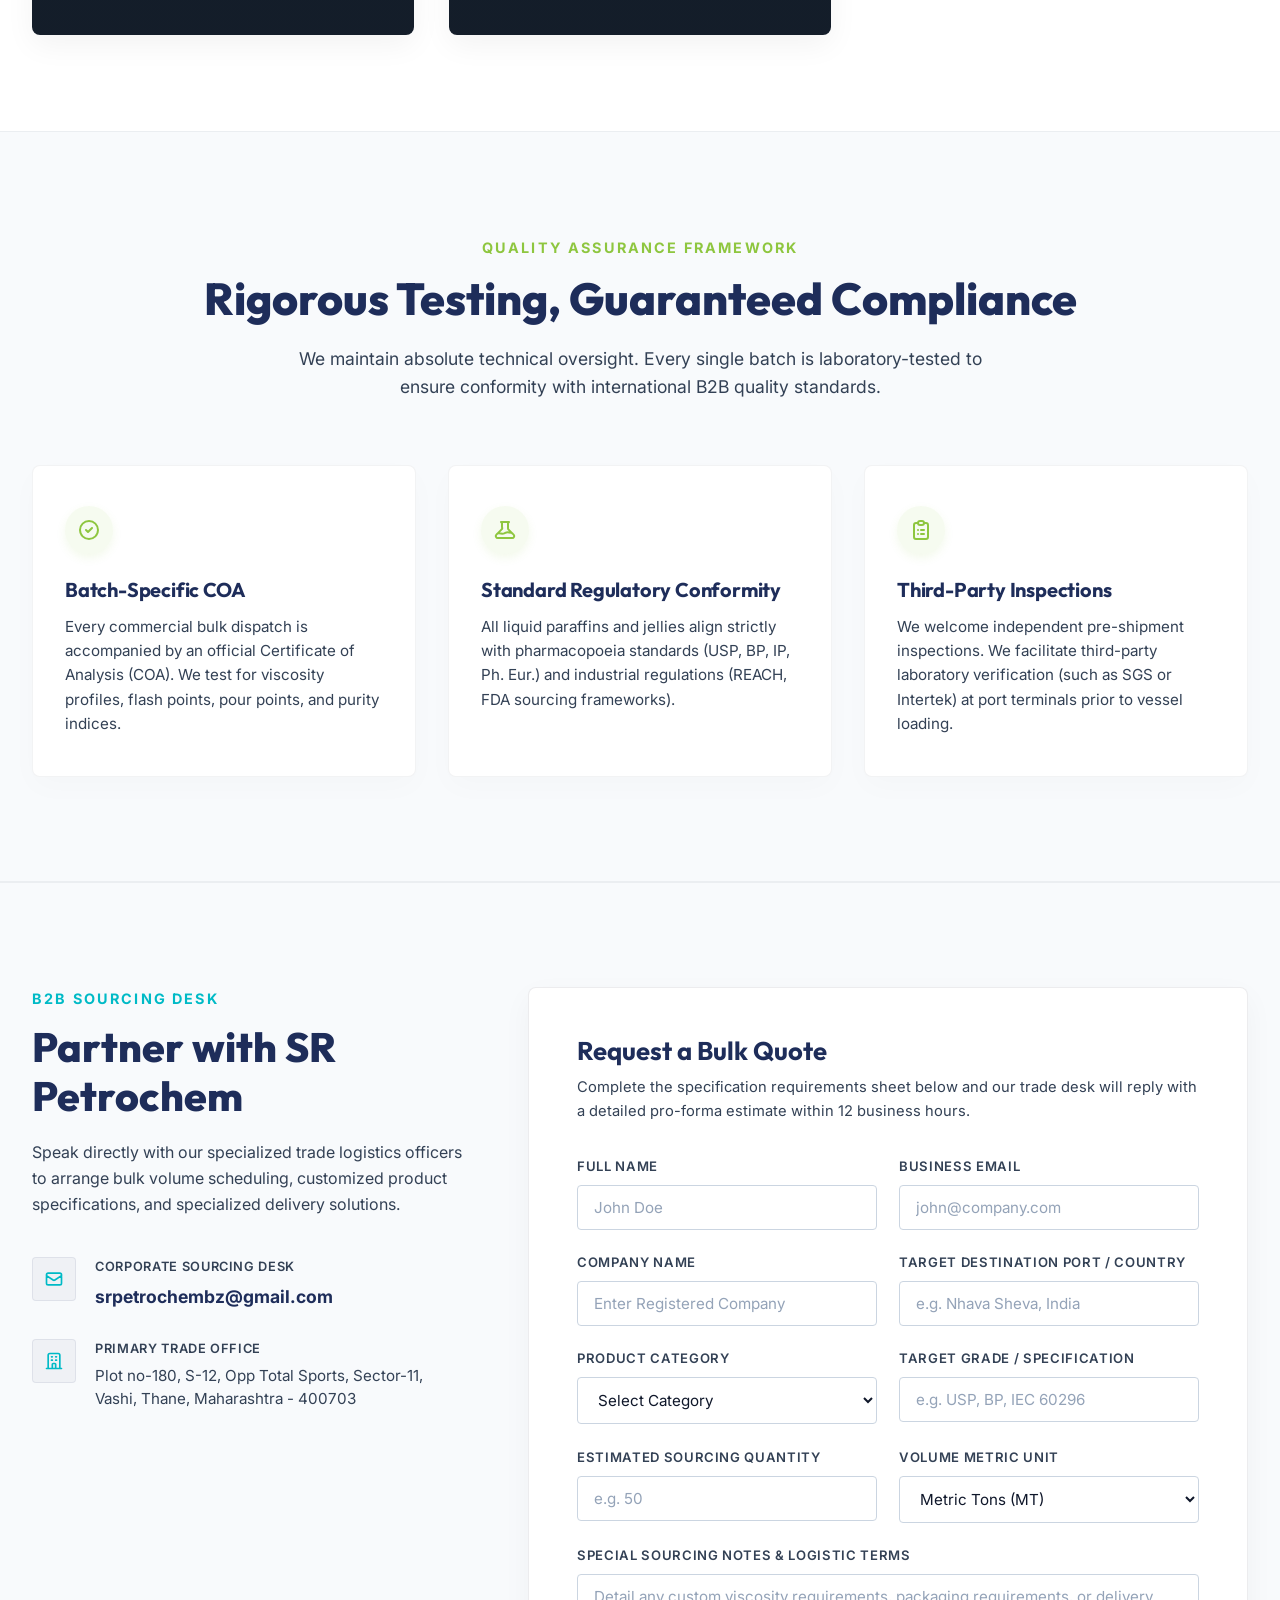
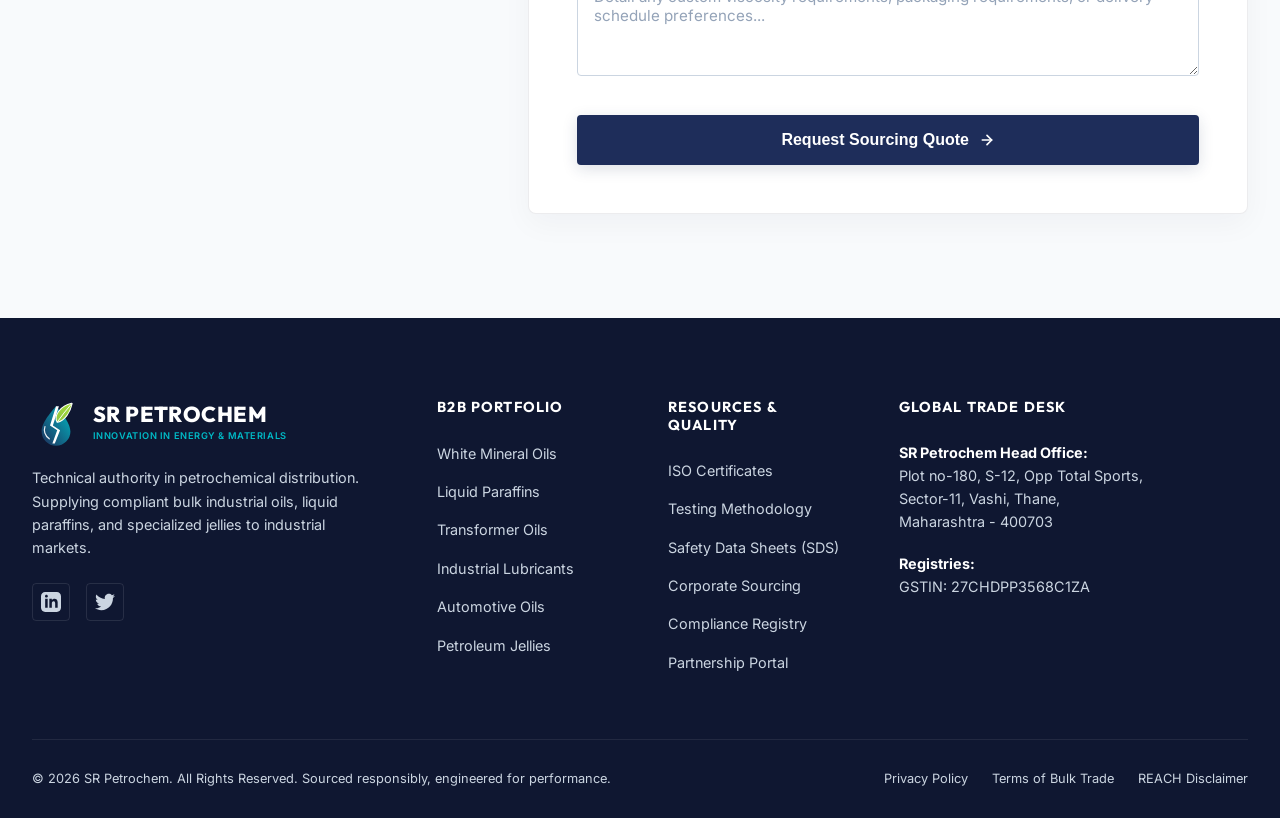
==== commit c2e6e0f7: "Remove video monitor overlays and revert About Us section to clean static image" ====
--- a/index.html
+++ b/index.html
@@ -354,18 +354,8 @@
 
         <!-- Right Column: Visual Graphic and Key Focus Cards -->
         <div class="about-graphic-col">
-          <div class="video-container">
-            <div class="video-overlay">
-              <div class="video-status">
-                <span class="status-dot"></span>
-                <span class="status-text">LIVE PROCESS FEED - UNIT 4</span>
-              </div>
-              <div class="video-timestamp" id="about-video-time">00:00:00</div>
-            </div>
-            <div class="video-feed-wrapper">
-              <img src="images/refinery-live.jpg" alt="Refinery Plant Distillation Loop" class="video-feed-image">
-            </div>
-            <div class="video-scanlines"></div>
+          <div class="graphic-image-wrapper">
+            <img src="images/refinery-live.jpg" alt="Refinery Plant Distillation Loop" class="about-main-image">
           </div>
         </div>
 
--- a/css/style.css
+++ b/css/style.css
@@ -1927,111 +1927,5 @@
   }
 }
 
-/* ==========================================================================
-   REFINE LIVE FEED VIDEO MONITOR
-   ========================================================================== */
-.video-container {
-  position: relative;
-  width: 100%;
-  height: 480px;
-  border-radius: var(--radius-lg);
-  overflow: hidden;
-  border: 4px solid var(--primary-dark);
-  box-shadow: 0 20px 40px rgba(15, 23, 42, 0.15);
-  background-color: #000;
-  z-index: 10;
-}
-
-.video-overlay {
-  position: absolute;
-  top: 0;
-  left: 0;
-  width: 100%;
-  padding: 1.25rem 1.5rem;
-  background: linear-gradient(to bottom, rgba(0, 0, 0, 0.75) 0%, transparent 100%);
-  display: flex;
-  justify-content: space-between;
-  align-items: center;
-  z-index: 5;
-  font-family: var(--font-headings);
-}
-
-.video-status {
-  display: flex;
-  align-items: center;
-  gap: 8px;
-}
-
-.status-dot {
-  width: 10px;
-  height: 10px;
-  background-color: #EF4444;
-  border-radius: 50%;
-  box-shadow: 0 0 10px #EF4444;
-  animation: videoDotFlash 1.5s step-end infinite;
-}
-
-@keyframes videoDotFlash {
-  0%, 100% { opacity: 1; }
-  50% { opacity: 0; }
-}
-
-.status-text {
-  font-size: 0.78rem;
-  font-weight: 700;
-  color: #fff;
-  letter-spacing: 0.08em;
-  text-transform: uppercase;
-}
-
-.video-timestamp {
-  font-size: 0.85rem;
-  font-weight: 600;
-  color: #fff;
-  letter-spacing: 0.05em;
-  font-family: monospace;
-}
-
-.video-feed-wrapper {
-  width: 100%;
-  height: 100%;
-  overflow: hidden;
-}
-
-.video-feed-image {
-  width: 100%;
-  height: 100%;
-  object-fit: cover;
-  animation: videoFeedPan 25s ease-in-out infinite;
-}
-
-@keyframes videoFeedPan {
-  0% {
-    transform: scale(1.05) translate(0, 0);
-  }
-  50% {
-    transform: scale(1.18) translate(-1.5%, -1%);
-  }
-  100% {
-    transform: scale(1.05) translate(0, 0);
-  }
-}
-
-.video-scanlines {
-  position: absolute;
-  top: 0;
-  left: 0;
-  width: 100%;
-  height: 100%;
-  background: linear-gradient(
-    rgba(18, 16, 16, 0) 50%, 
-    rgba(0, 0, 0, 0.12) 50%
-  );
-  background-size: 100% 4px;
-  z-index: 4;
-  pointer-events: none;
-  opacity: 0.75;
-}
-
-
-
+
+
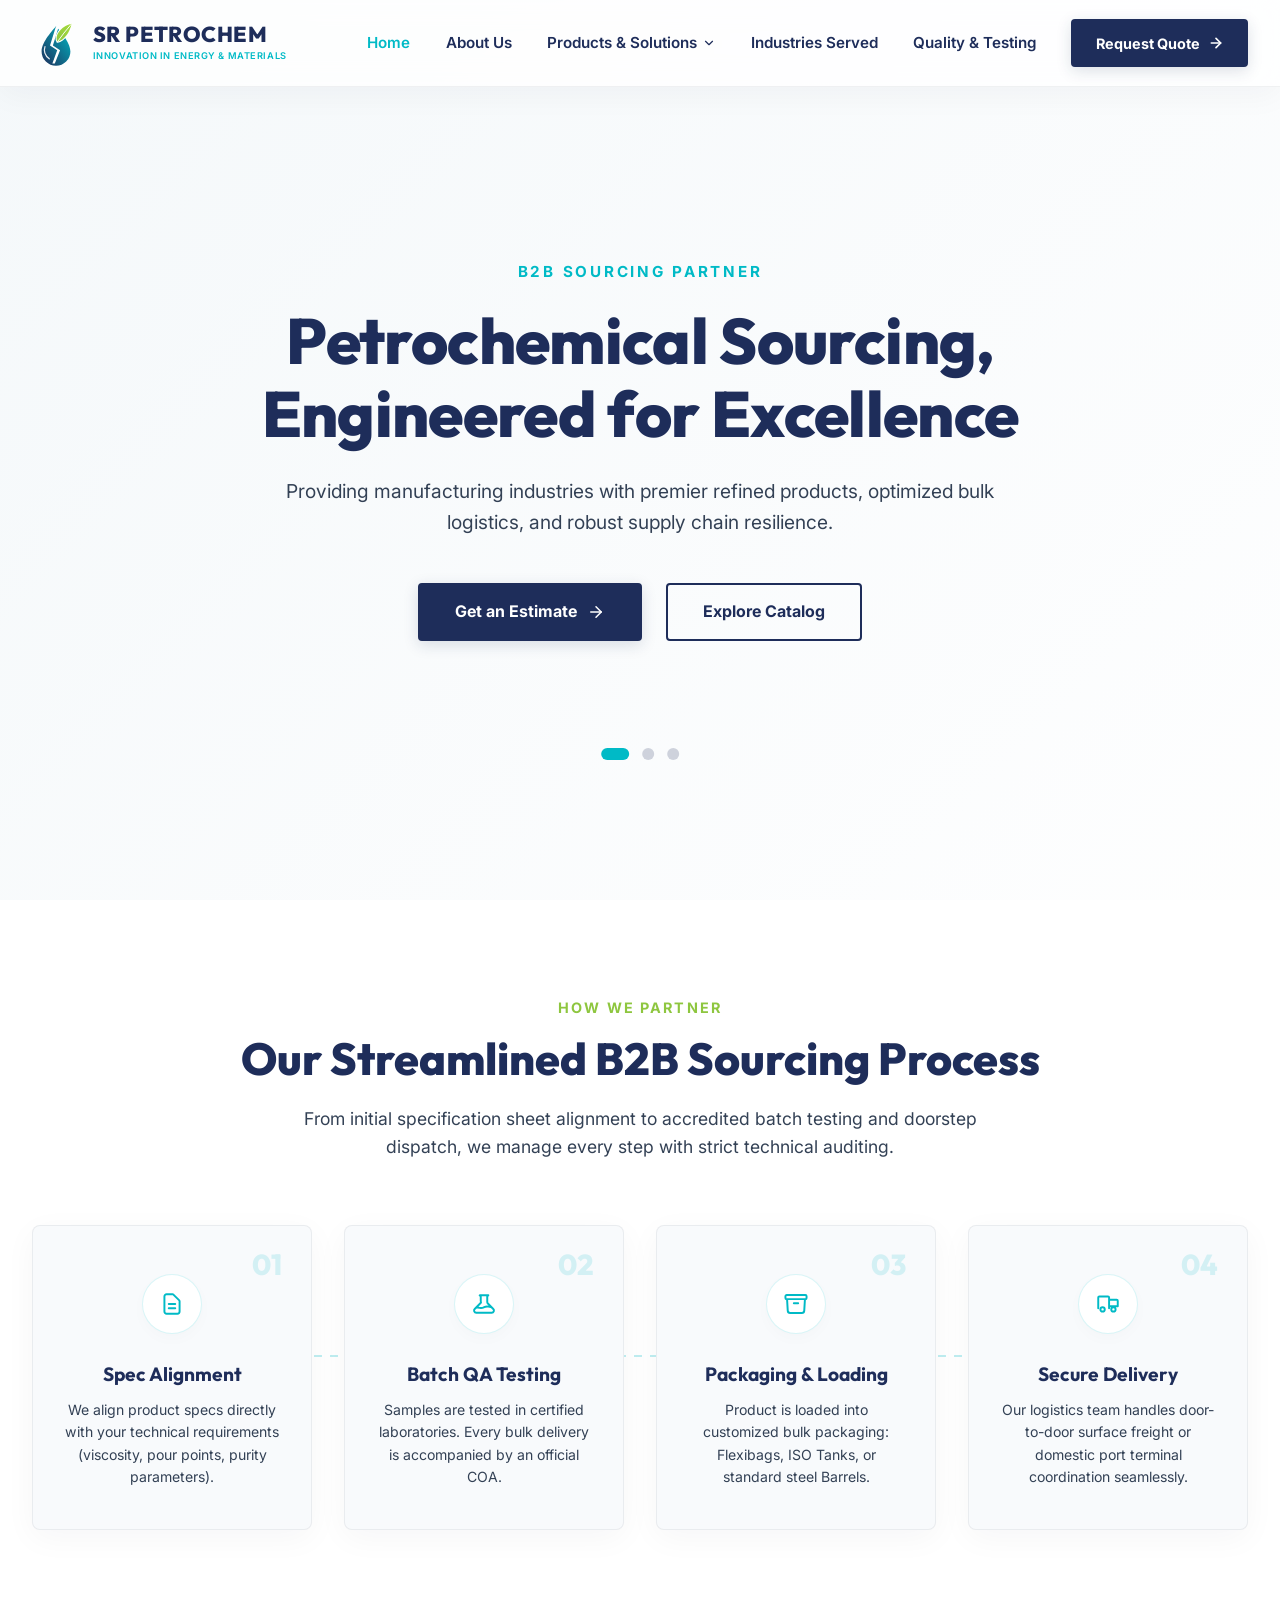
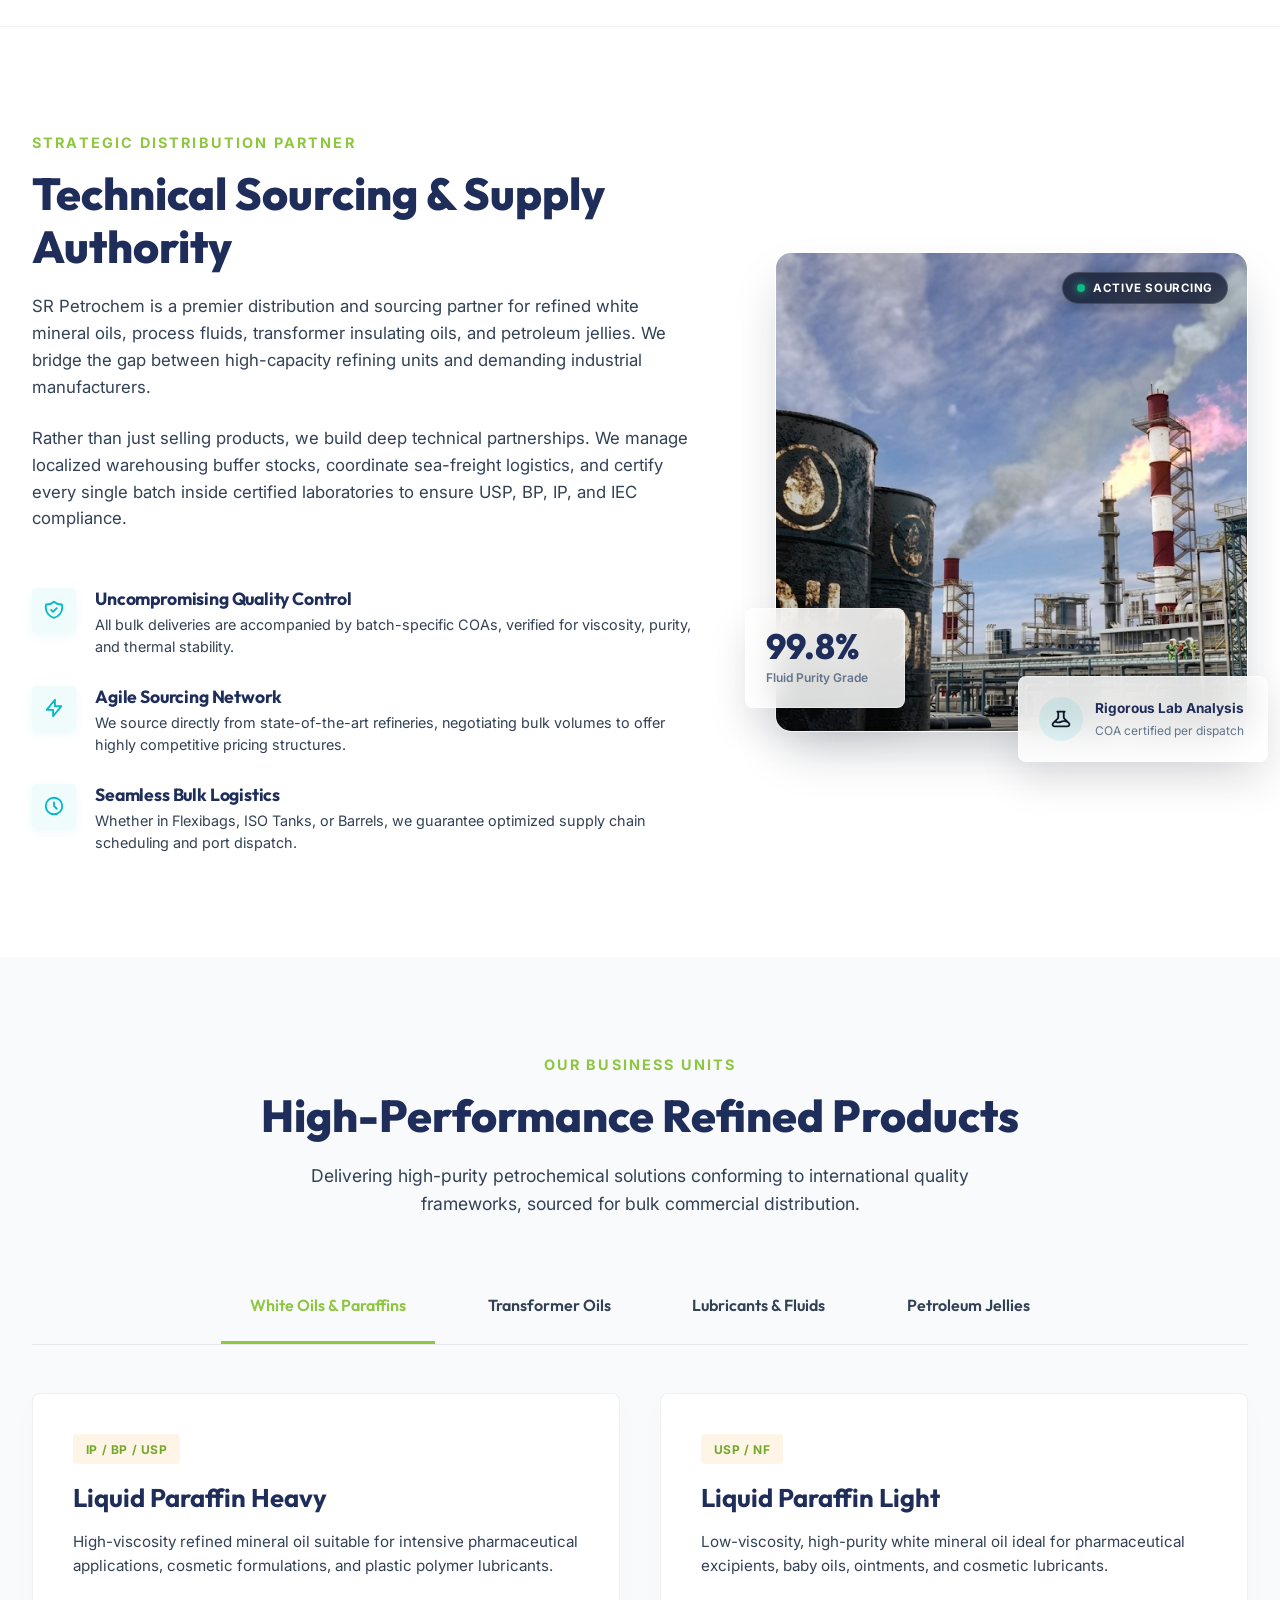
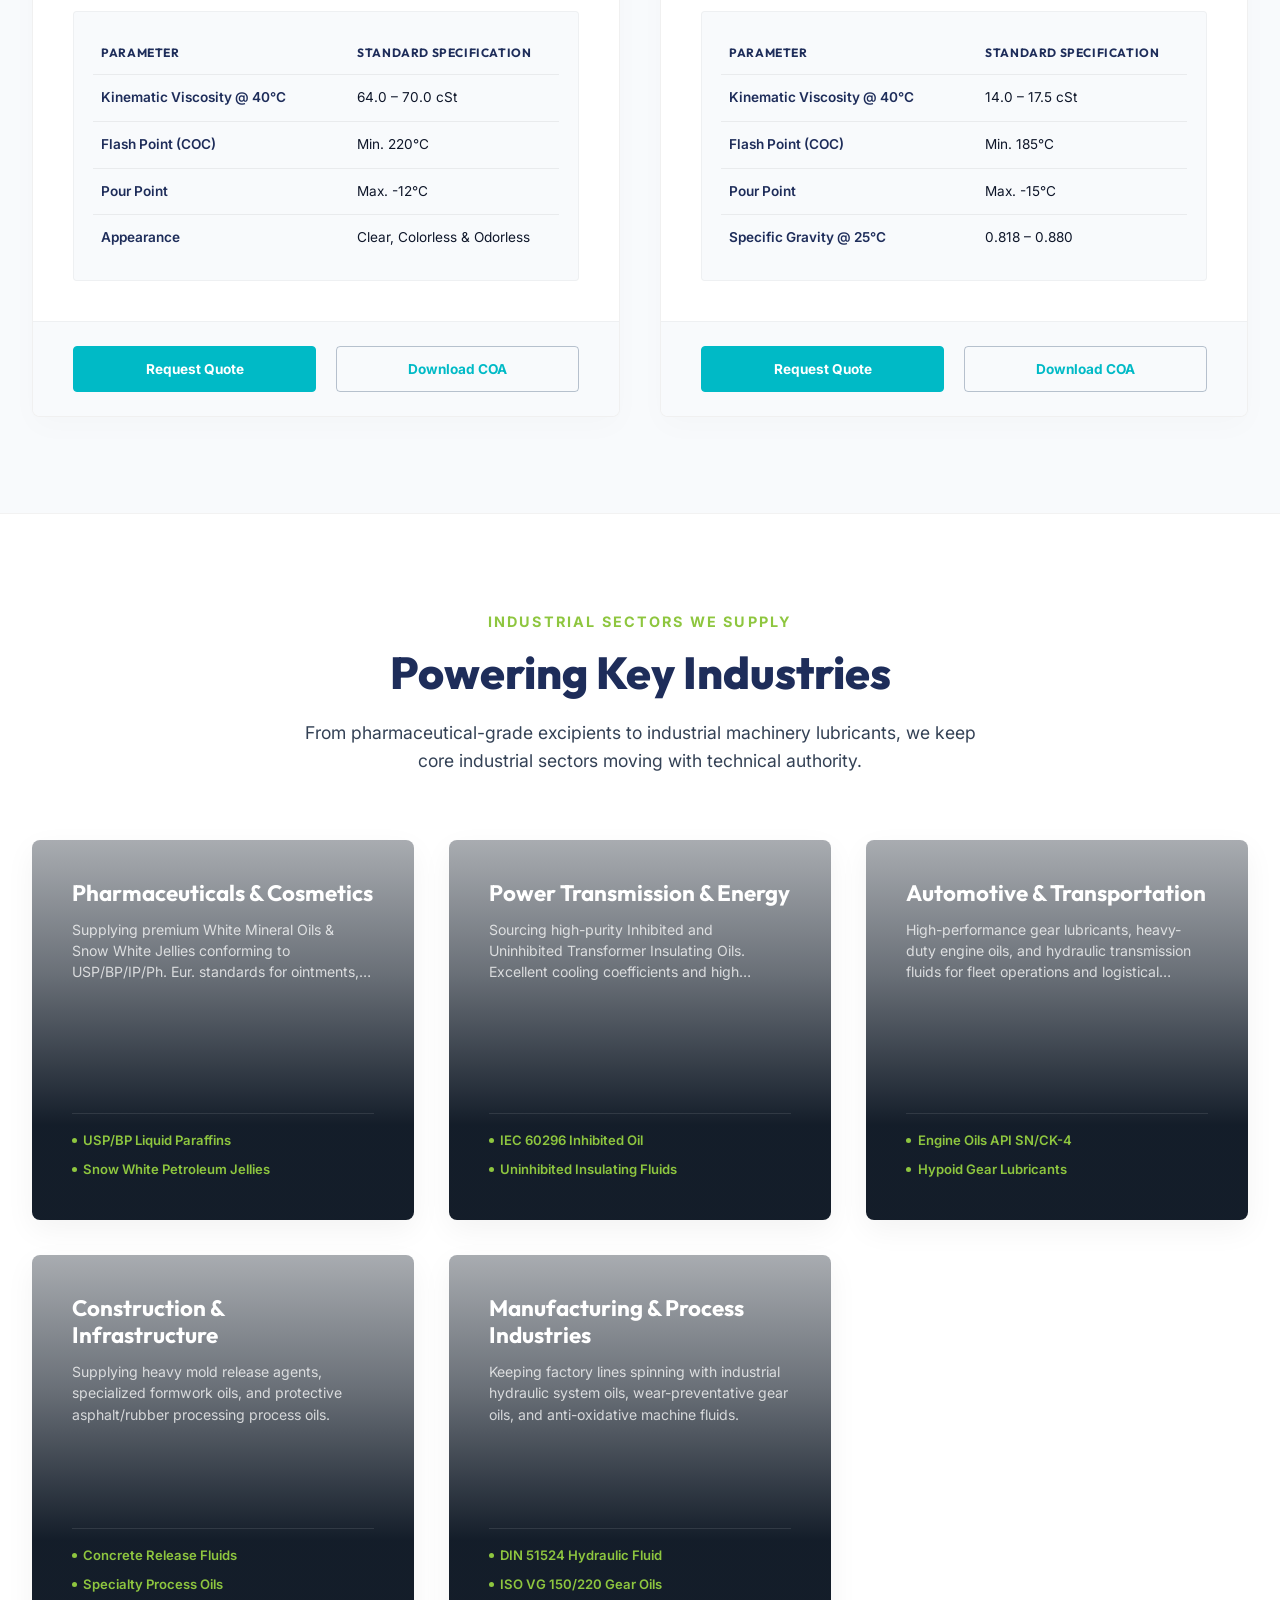
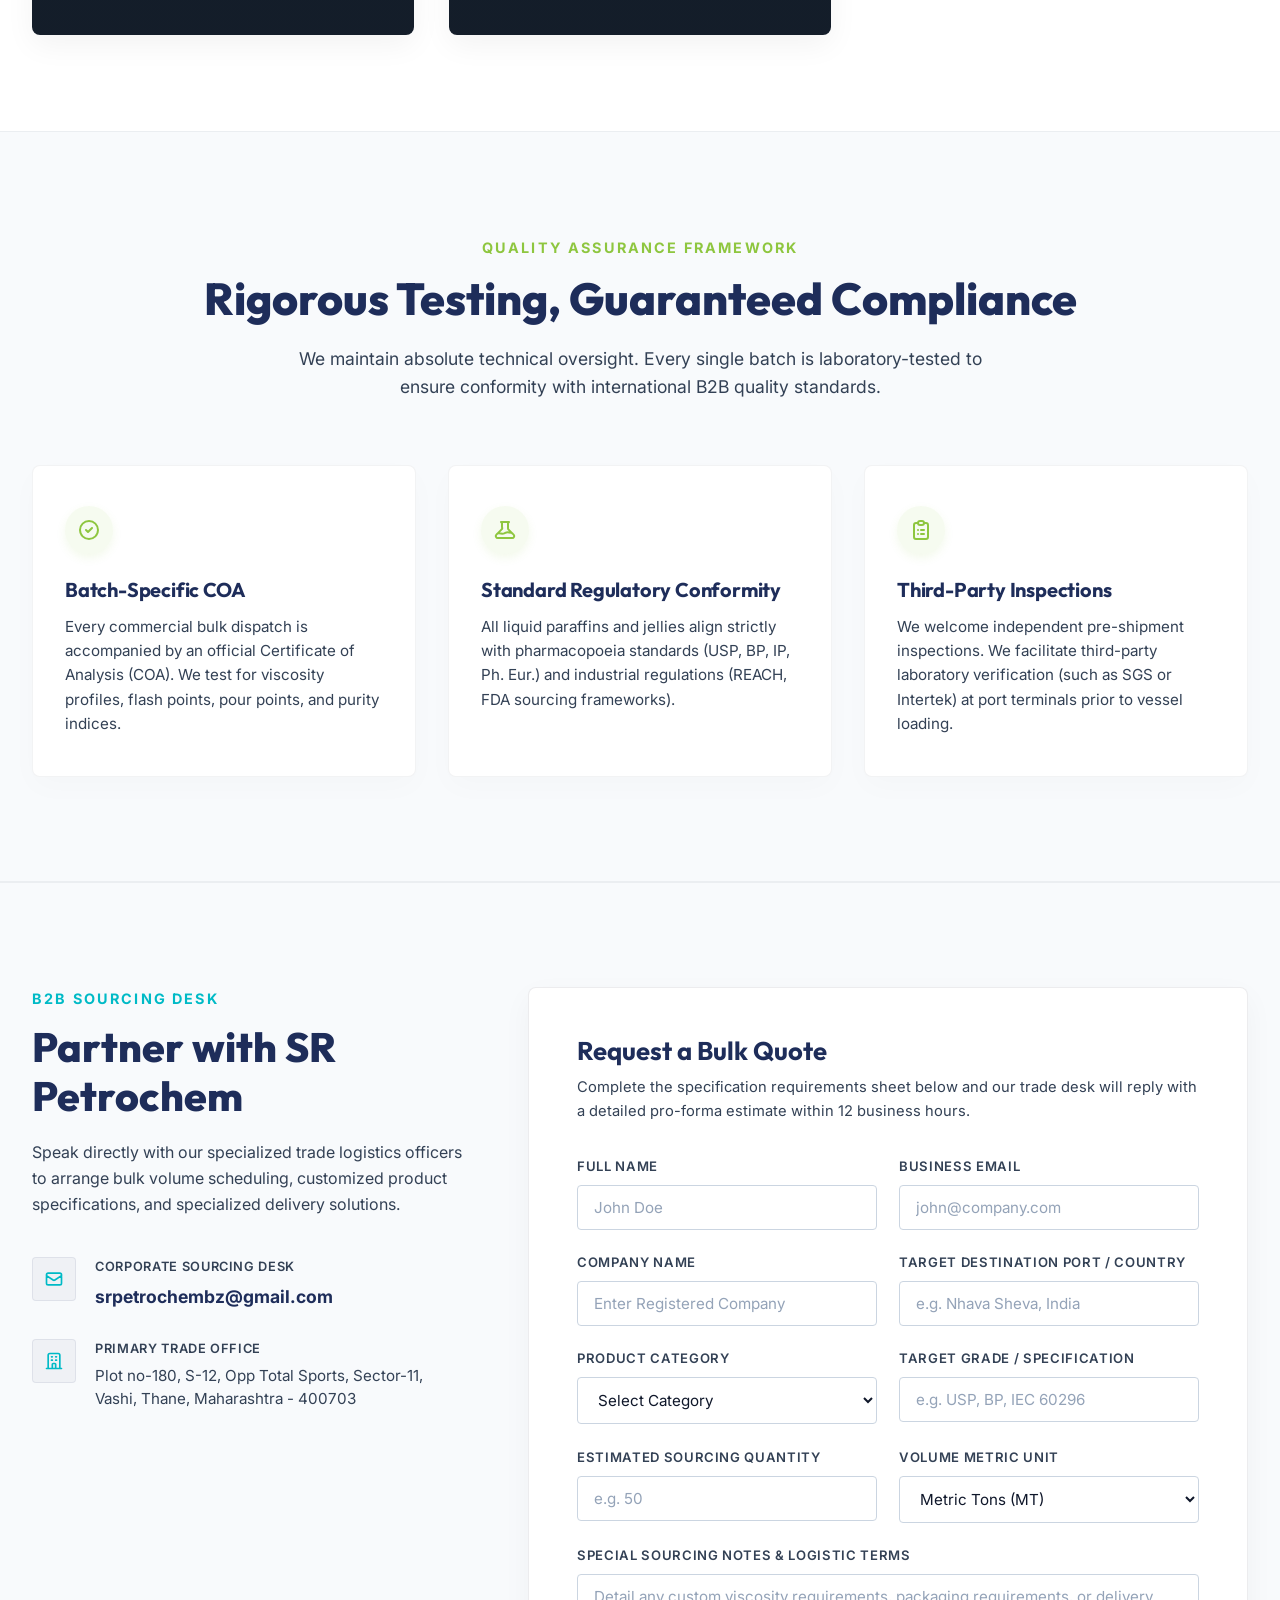
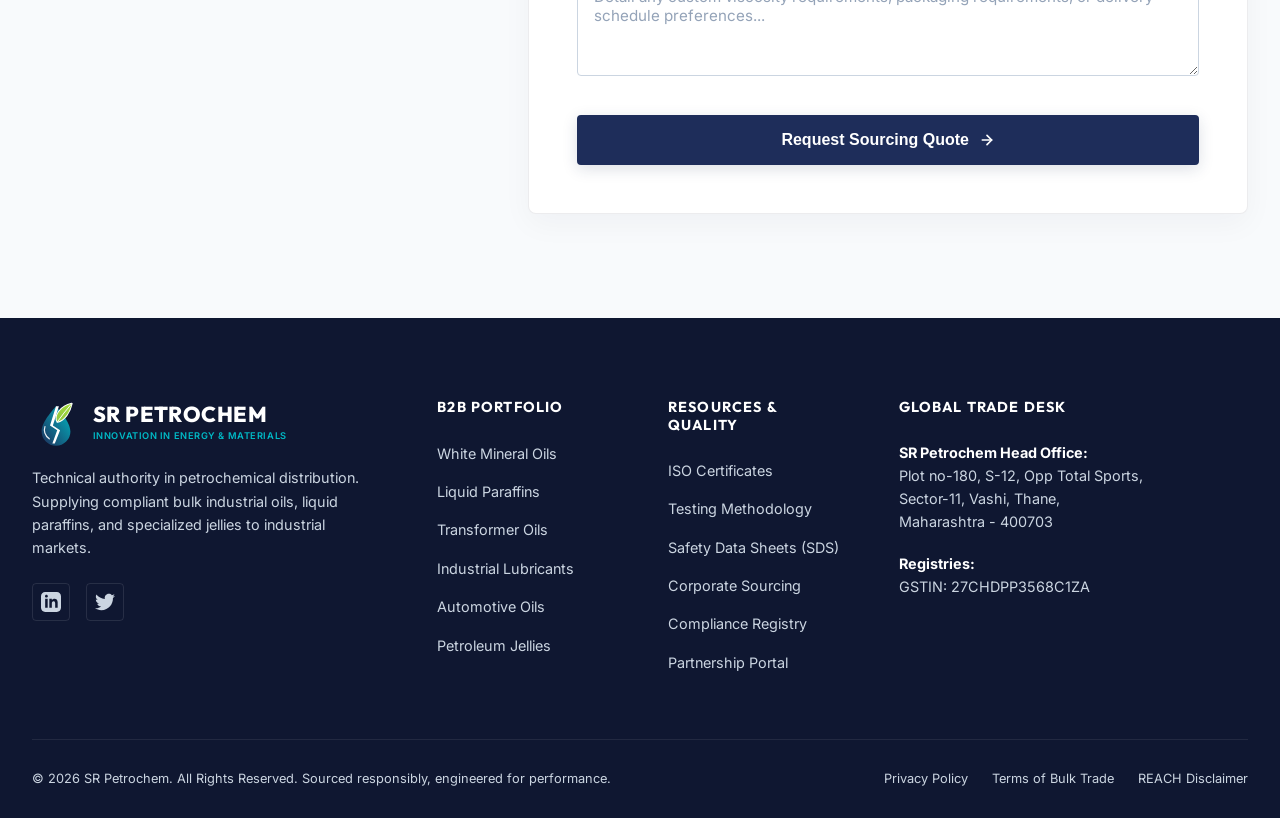
==== commit 8920c094: "Implement premium interactive refinery showcase layout in About Us section using the uploaded barrel" ====
--- a/index.html
+++ b/index.html
@@ -355,7 +355,35 @@
         <!-- Right Column: Visual Graphic and Key Focus Cards -->
         <div class="about-graphic-col">
           <div class="graphic-image-wrapper">
-            <img src="images/refinery-live.jpg" alt="Refinery Plant Distillation Loop" class="about-main-image">
+            <div class="refinery-showcase">
+              <!-- Active status indicator -->
+              <div class="refinery-status-badge">
+                <span class="pulse-dot"></span>
+                <span>Active Sourcing</span>
+              </div>
+              
+              <!-- Main refinery image -->
+              <img src="images/refinery-live.jpg" alt="Petrochemical Refinery Sourcing Station" class="about-main-image">
+              
+              <!-- Floating Card 1 (Left) -->
+              <div class="showcase-card showcase-card-left">
+                <div class="card-metric">99.8%</div>
+                <div class="card-label">Fluid Purity Grade</div>
+              </div>
+              
+              <!-- Floating Card 2 (Right) -->
+              <div class="showcase-card showcase-card-right">
+                <div class="card-icon">
+                  <svg xmlns="http://www.w3.org/2000/svg" fill="none" viewBox="0 0 24 24" stroke="currentColor">
+                    <path stroke-linecap="round" stroke-linejoin="round" stroke-width="2" d="M19.428 15.428a2 2 0 00-1.022-.547l-2.387-.477a6 6 0 00-3.86.517l-.318.158a6 6 0 01-3.86.517L6.05 15.21a2 2 0 00-1.806.547M8 4h8l-1 1v5.172a2 2 0 00.586 1.414l5 5c1.26 1.26.367 3.414-1.415 3.414H4.828c-1.782 0-2.674-2.154-1.414-3.414l5-5A2 2 0 009 10.172V5L8 4z" />
+                  </svg>
+                </div>
+                <div class="card-text">
+                  <strong>Rigorous Lab Analysis</strong>
+                  <span>COA certified per dispatch</span>
+                </div>
+              </div>
+            </div>
           </div>
         </div>
 
--- a/css/style.css
+++ b/css/style.css
@@ -1700,72 +1700,186 @@
   justify-content: center;
 }
 
+/* Refinery Showcase Interactive Graphic */
 .graphic-image-wrapper {
   position: relative;
   width: 100%;
-  max-width: 420px;
+  max-width: 480px;
+  margin: 0 auto;
+}
+
+.refinery-showcase {
+  position: relative;
+  border-radius: var(--radius-lg);
+  overflow: visible; /* To allow floating cards to overlap outside container */
+  width: 100%;
 }
 
 .about-main-image {
   width: 100%;
-  height: auto;
+  height: 480px;
+  object-fit: cover;
+  border-radius: var(--radius-lg);
+  box-shadow: 0 25px 50px -12px rgba(15, 23, 42, 0.25);
+  border: 1px solid rgba(255, 255, 255, 0.1);
+  transition: transform 0.8s cubic-bezier(0.16, 1, 0.3, 1);
+  display: block;
+}
+
+.refinery-showcase:hover .about-main-image {
+  transform: scale(1.04) rotate(0.5deg);
+}
+
+/* Floating Badges */
+.refinery-status-badge {
+  position: absolute;
+  top: 20px;
+  right: 20px;
+  background: rgba(15, 23, 42, 0.75);
+  backdrop-filter: blur(12px);
+  border: 1px solid rgba(255, 255, 255, 0.15);
+  color: #fff;
+  padding: 6px 14px;
+  border-radius: 30px;
+  font-size: 0.72rem;
+  font-weight: 700;
+  letter-spacing: 0.05em;
+  text-transform: uppercase;
+  display: flex;
+  align-items: center;
+  gap: 8px;
+  z-index: 10;
+  box-shadow: 0 4px 15px rgba(0, 0, 0, 0.2);
+}
+
+.refinery-status-badge .pulse-dot {
+  width: 8px;
+  height: 8px;
+  background-color: #10B981; /* Emerald Green pulse */
+  border-radius: 50%;
+  display: inline-block;
+  box-shadow: 0 0 8px #10B981;
+  animation: badgePulse 1.8s infinite;
+}
+
+@keyframes badgePulse {
+  0% { transform: scale(0.95); box-shadow: 0 0 0 0 rgba(16, 185, 129, 0.7); }
+  70% { transform: scale(1); box-shadow: 0 0 0 8px rgba(16, 185, 129, 0); }
+  100% { transform: scale(0.95); box-shadow: 0 0 0 0 rgba(16, 185, 129, 0); }
+}
+
+/* Bottom Floating Showcase Cards */
+.showcase-card {
+  position: absolute;
+  background: rgba(255, 255, 255, 0.85);
+  backdrop-filter: blur(16px);
+  border: 1px solid rgba(255, 255, 255, 0.4);
+  box-shadow: 0 20px 40px rgba(15, 23, 42, 0.1);
   border-radius: var(--radius-md);
-  box-shadow: 0 20px 45px rgba(30, 45, 90, 0.08);
-  display: block;
-}
-
-.overlapping-info-card {
-  position: absolute;
+  padding: 1.25rem;
+  z-index: 12;
+  transition: transform 0.8s cubic-bezier(0.16, 1, 0.3, 1), box-shadow 0.3s ease;
+}
+
+.showcase-card:hover {
+  box-shadow: 0 30px 60px rgba(15, 23, 42, 0.15);
+  background: rgba(255, 255, 255, 0.95);
+}
+
+.showcase-card-left {
+  bottom: 24px;
+  left: -30px;
+  width: 160px;
+}
+
+.showcase-card-right {
   bottom: -30px;
-  left: -30px;
-  background: var(--bg-white);
-  border: 1px solid rgba(15, 23, 42, 0.08);
-  box-shadow: 0 15px 35px rgba(15, 23, 42, 0.06);
-  border-radius: var(--radius-md);
-  padding: 1.4rem 1.8rem;
-  text-align: center;
-  min-width: 170px;
-  z-index: 5;
-  transition: var(--transition-smooth);
-}
-
-.overlapping-info-card:hover {
-  transform: translateY(-5px);
-  box-shadow: 0 20px 40px rgba(15, 23, 42, 0.1);
-}
-
-.overlapping-info-card .card-icon {
-  width: 38px;
-  height: 38px;
-  background: rgba(142, 198, 63, 0.1); /* Leaf Green light bg */
-  color: var(--accent); /* Leaf Green */
-  border-radius: 50%;
-  display: flex;
-  align-items: center;
-  justify-content: center;
-  margin: 0 auto 0.8rem auto;
-}
-
-.overlapping-info-card .card-icon svg {
-  width: 20px;
-  height: 20px;
-}
-
-.card-number {
-  font-family: var(--font-headings);
-  font-size: 1.4rem;
+  right: -20px;
+  width: 250px;
+  display: flex;
+  align-items: center;
+  gap: 12px;
+}
+
+/* Showcase Left Content */
+.showcase-card-left .card-metric {
+  font-size: 2.2rem;
   font-weight: 800;
   color: var(--primary-dark);
-  line-height: 1.1;
-  margin-bottom: 0.2rem;
-}
-
-.card-label {
-  font-size: 0.7rem;
-  color: var(--text-secondary);
+  line-height: 1;
+  font-family: var(--font-headings);
+}
+
+.showcase-card-left .card-label {
+  font-size: 0.75rem;
+  font-weight: 600;
+  color: var(--text-muted);
+  margin-top: 4px;
+}
+
+/* Showcase Right Content */
+.showcase-card-right .card-icon {
+  width: 44px;
+  height: 44px;
+  background: rgba(0, 186, 198, 0.1); /* Teal light bg */
+  color: var(--accent-light); /* Teal accent */
+  border-radius: 50%;
+  display: flex;
+  align-items: center;
+  justify-content: center;
+  flex-shrink: 0;
+}
+
+.showcase-card-right .card-icon svg {
+  width: 22px;
+  height: 22px;
+}
+
+.showcase-card-right .card-text {
+  display: flex;
+  flex-direction: column;
+  gap: 2px;
+}
+
+.showcase-card-right .card-text strong {
+  font-size: 0.85rem;
   font-weight: 700;
-  text-transform: uppercase;
-  letter-spacing: 0.06em;
+  color: var(--primary-dark);
+}
+
+.showcase-card-right .card-text span {
+  font-size: 0.75rem;
+  color: var(--text-muted);
+}
+
+/* Parallax hover movement */
+.refinery-showcase:hover .showcase-card-left {
+  transform: translate(12px, -8px);
+}
+
+.refinery-showcase:hover .showcase-card-right {
+  transform: translate(-12px, 8px);
+}
+
+/* Mobile responsive overrides */
+@media (max-width: 991px) {
+  .showcase-card-left {
+    left: 20px;
+  }
+  .showcase-card-right {
+    right: 20px;
+  }
+}
+
+@media (max-width: 480px) {
+  .showcase-card-left {
+    display: none; /* Hide left card on very small viewports to avoid overlapping text */
+  }
+  .showcase-card-right {
+    right: 10px;
+    bottom: -20px;
+    width: calc(100% - 20px);
+  }
 }
 
 /* --- Responsive About Us --- */
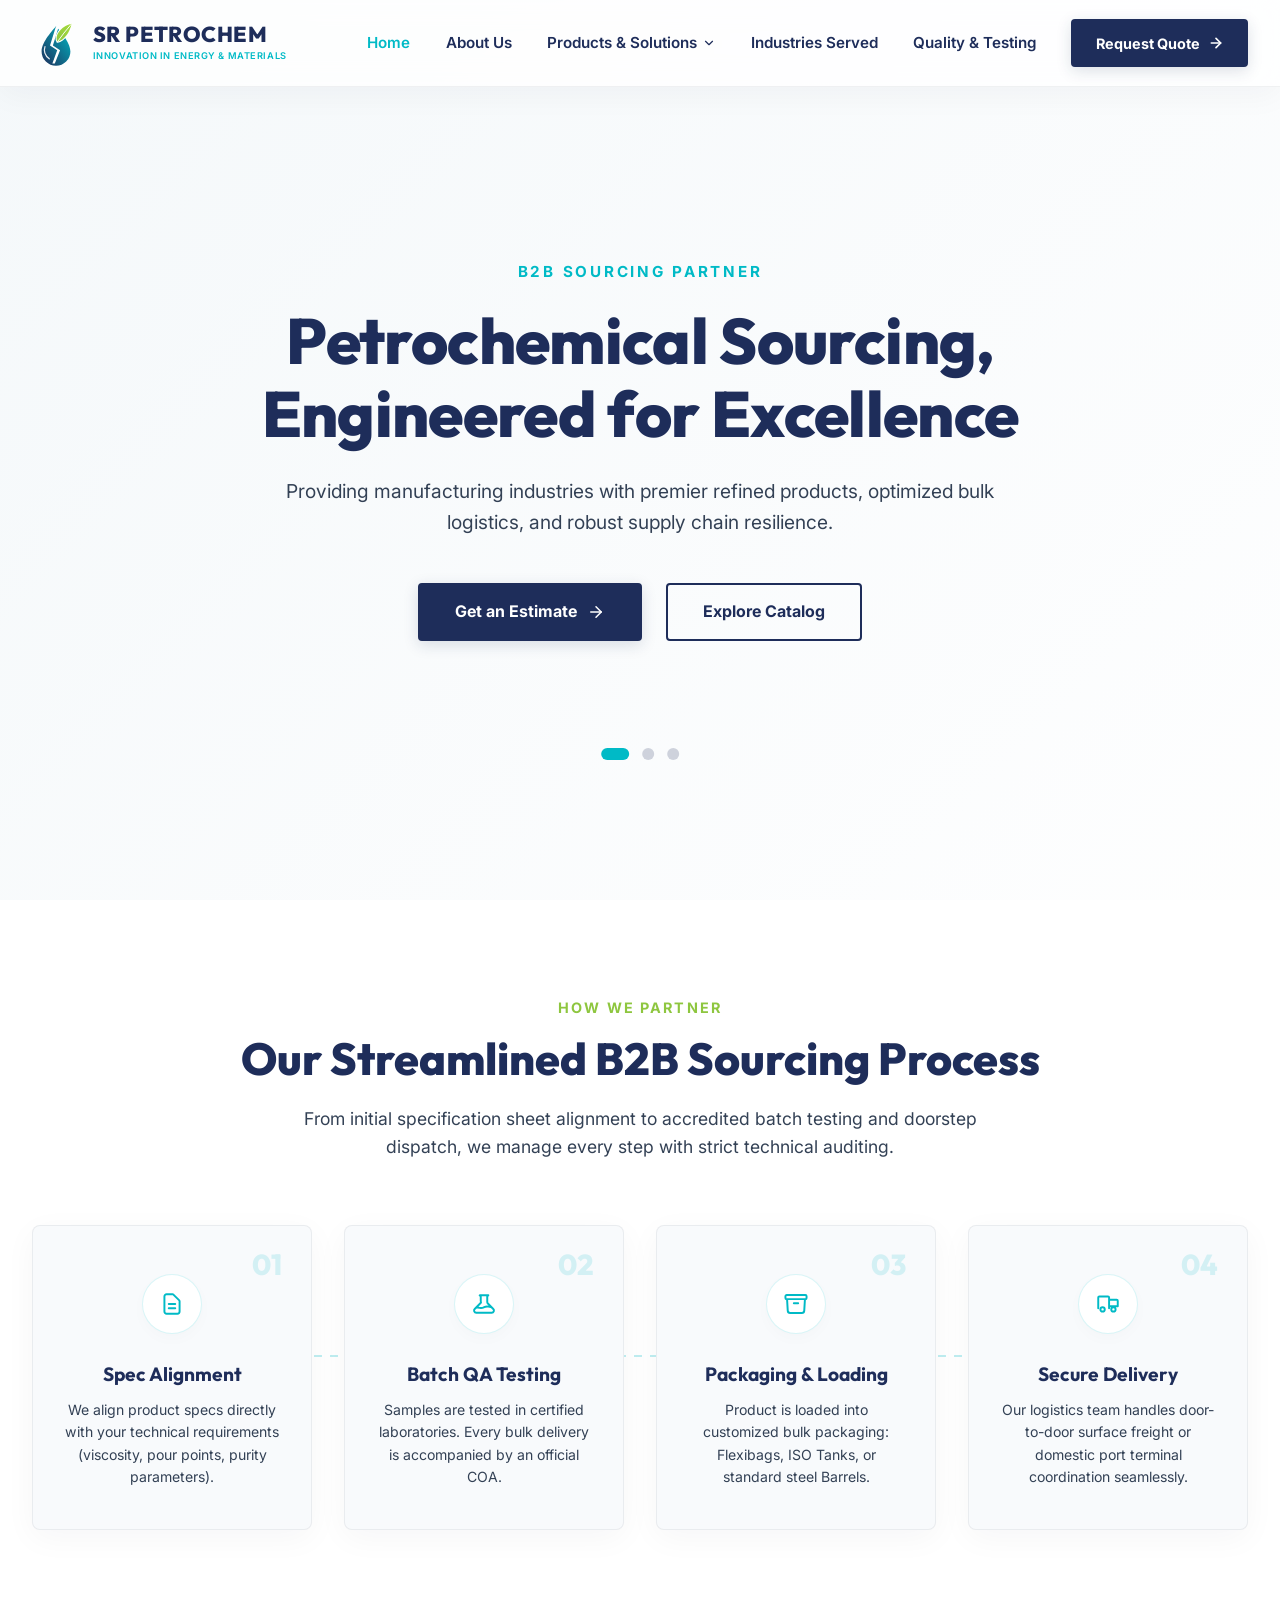
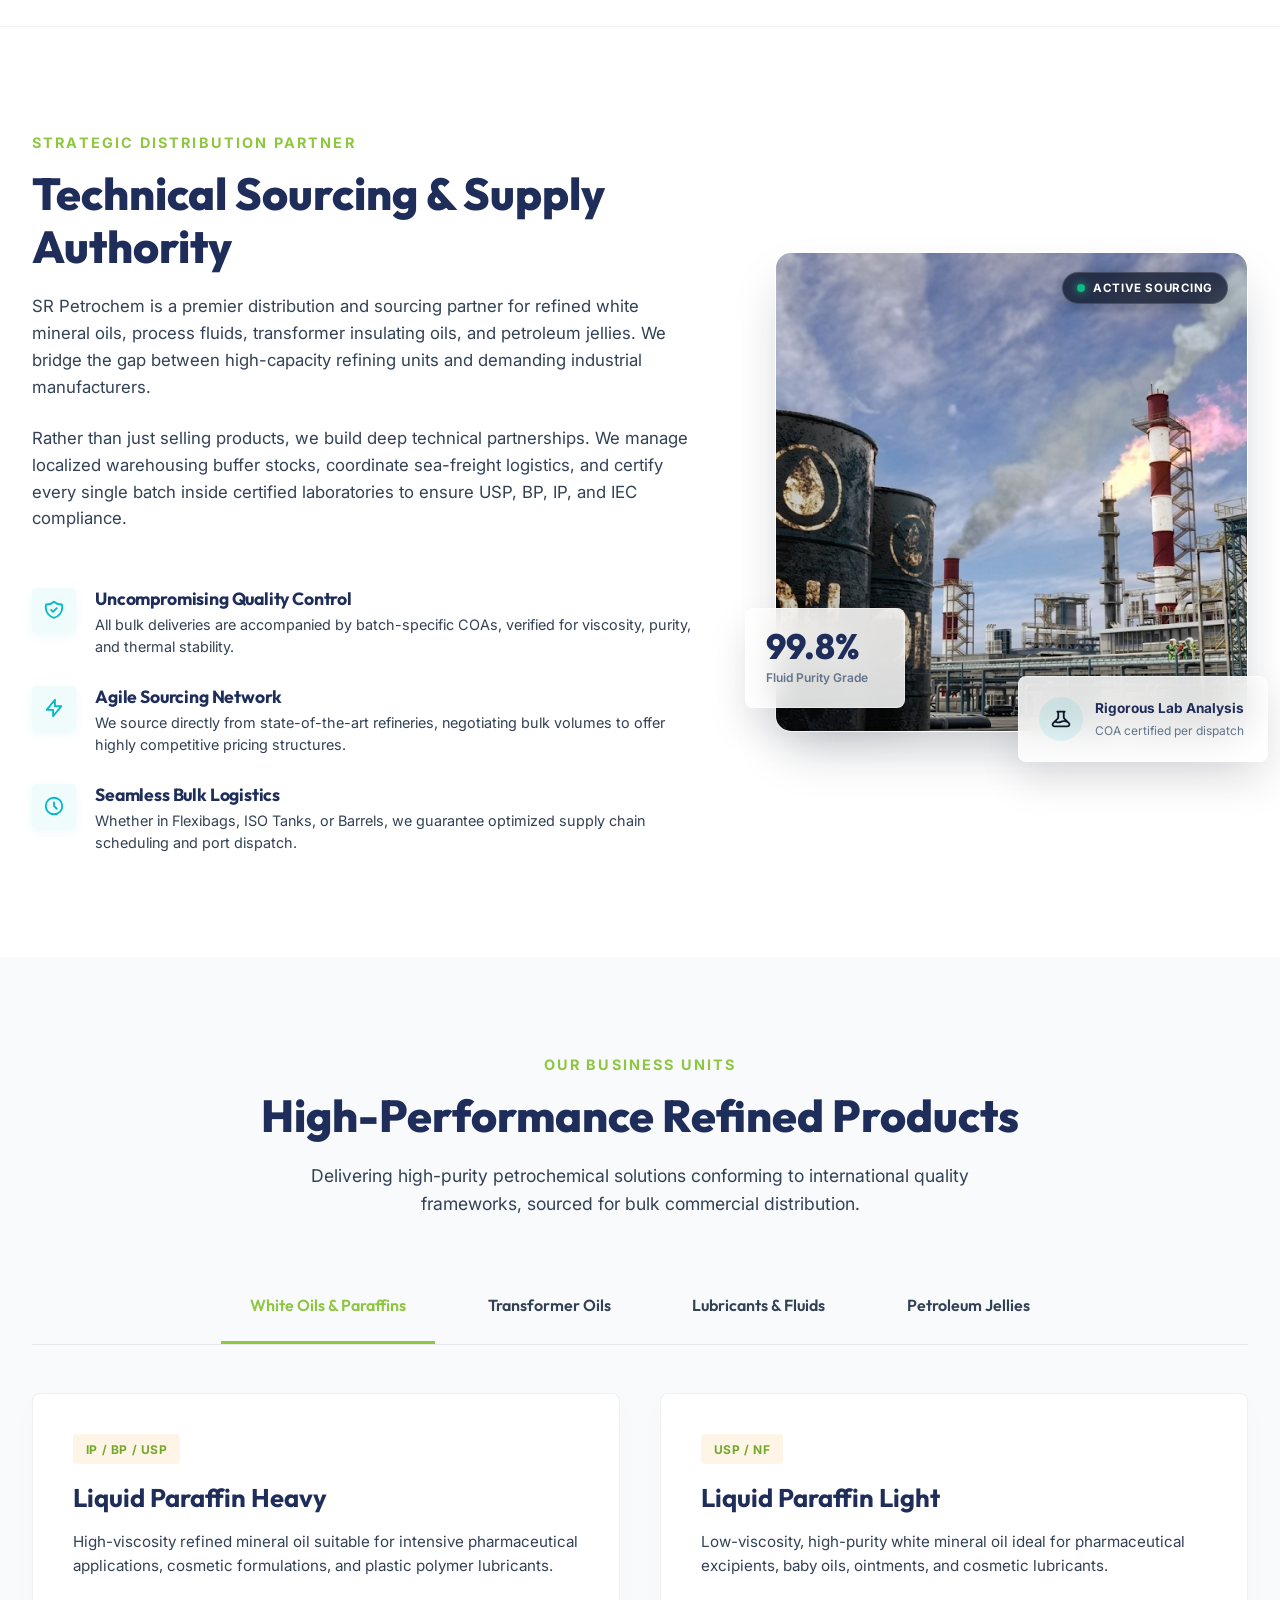
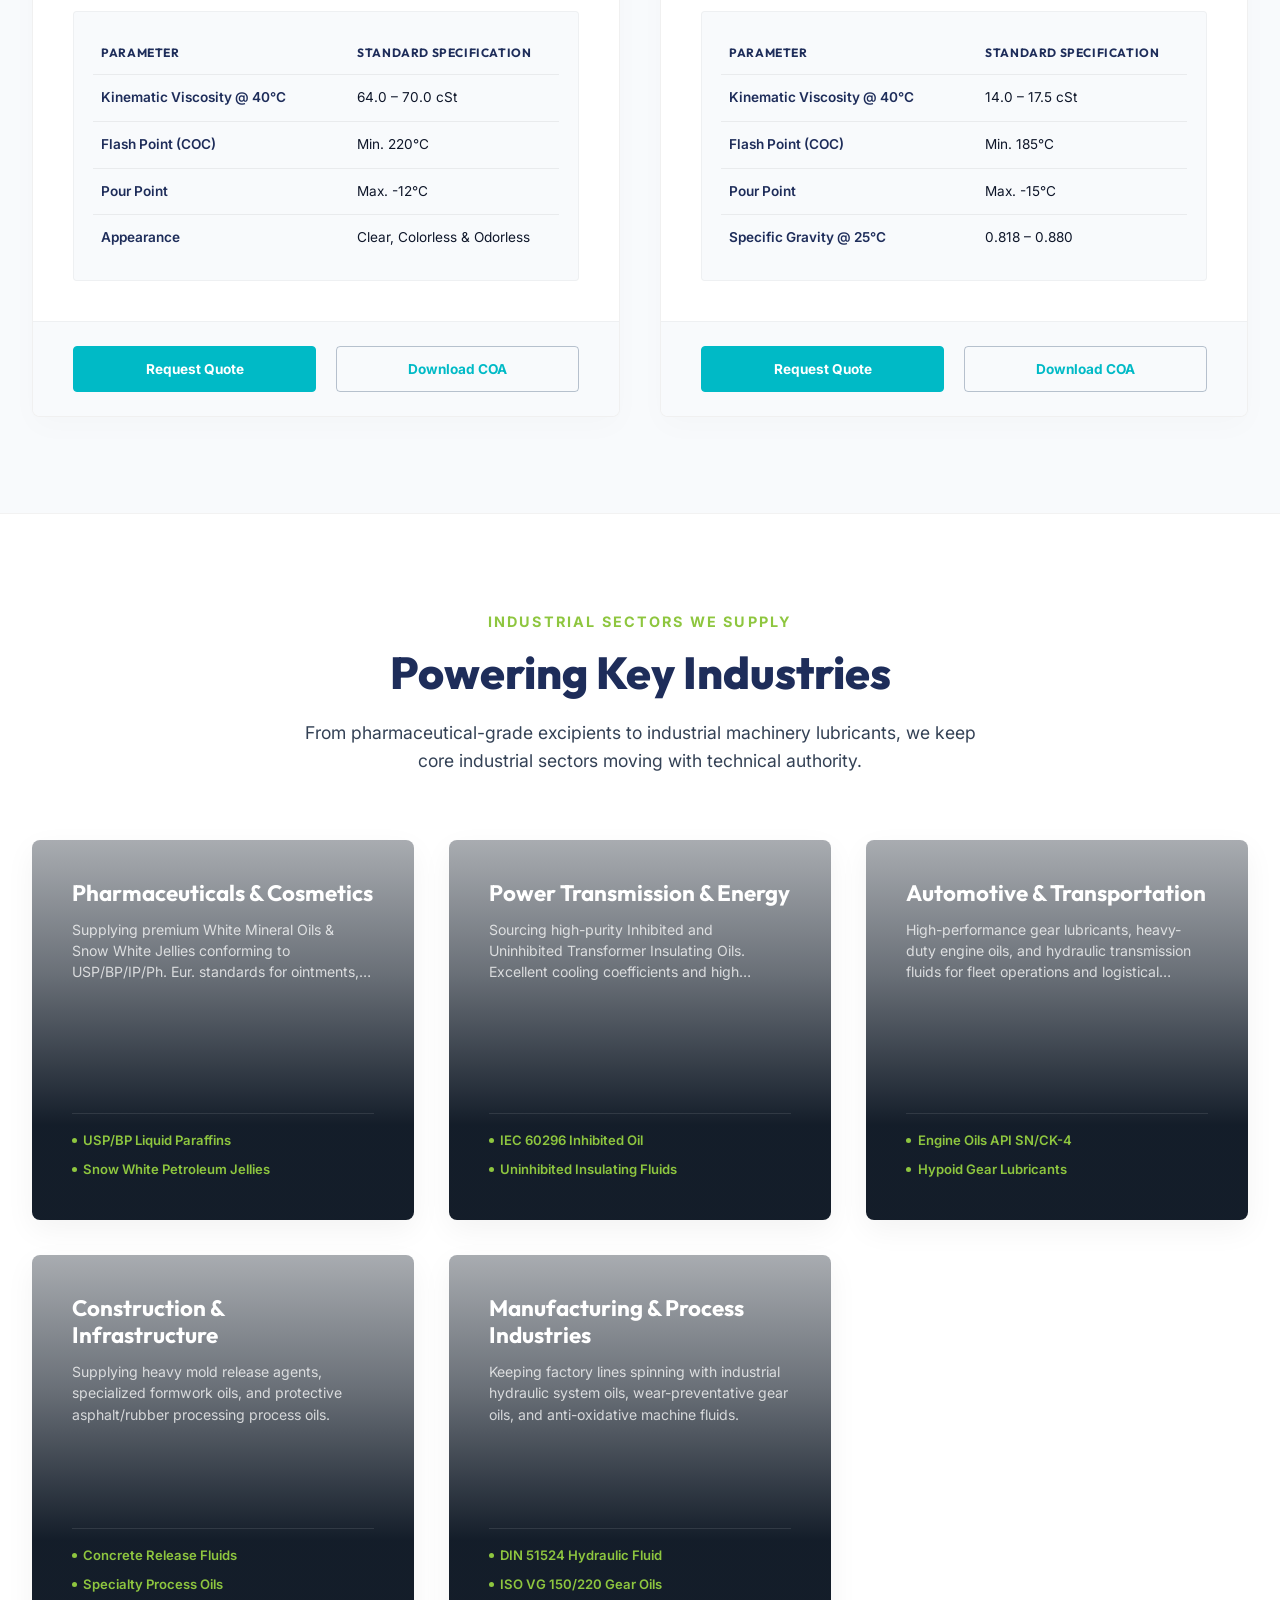
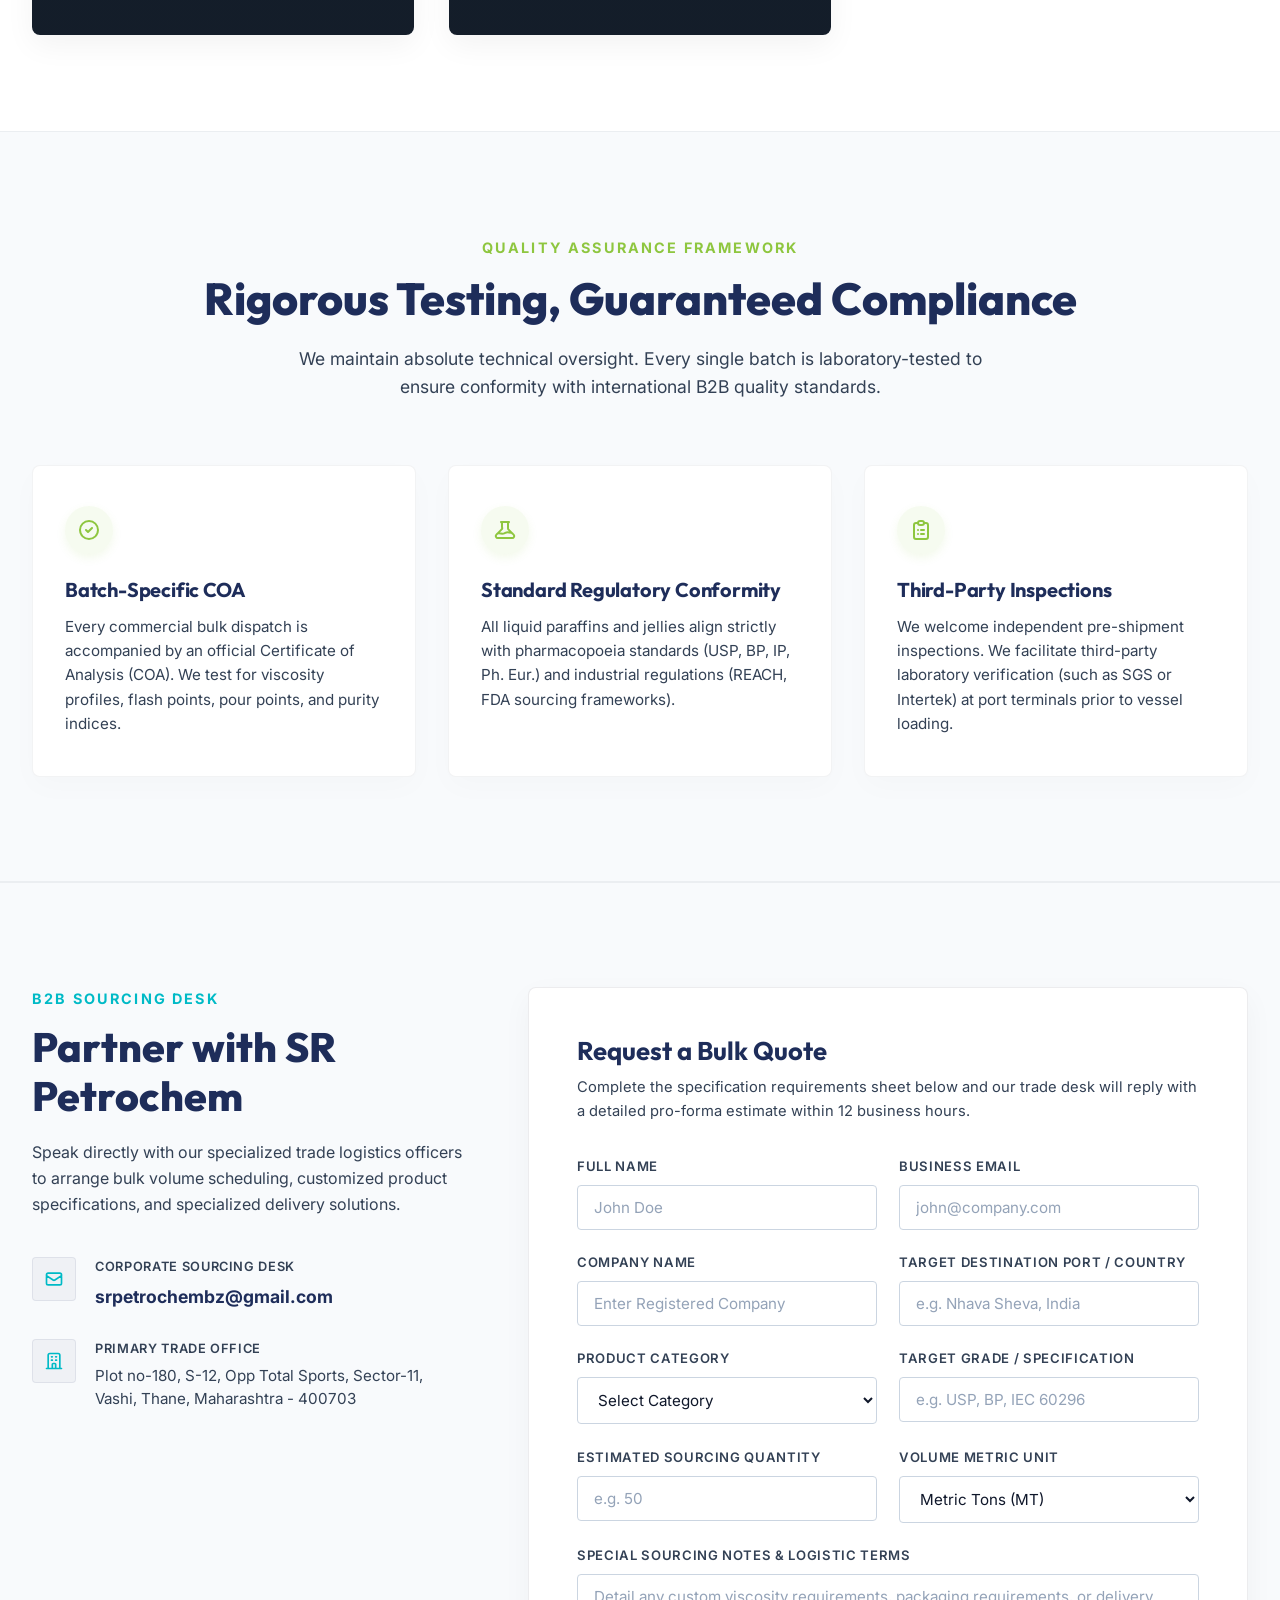
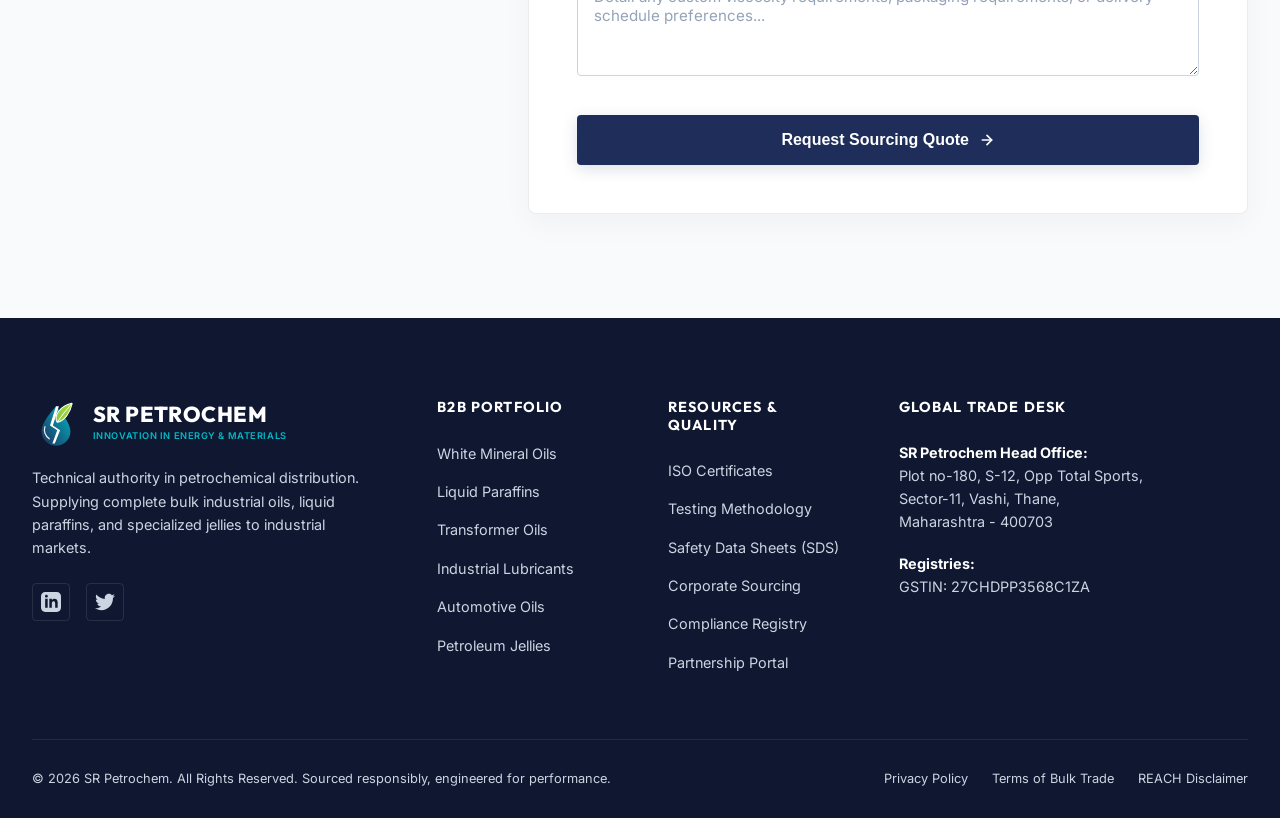
==== commit 0032da10: "Fix spelling mistake of compliant to complete in footer branding summary" ====
--- a/index.html
+++ b/index.html
@@ -1134,7 +1134,7 @@
             <div class="logo-tagline">INNOVATION IN ENERGY & MATERIALS</div>
           </div>
         </a>
-        <p class="branding-summary">Technical authority in petrochemical distribution. Supplying compliant bulk
+        <p class="branding-summary">Technical authority in petrochemical distribution. Supplying complete bulk
           industrial oils, liquid paraffins, and specialized jellies to industrial markets.</p>
         <div class="social-links">
           <a href="#" aria-label="LinkedIn Profile">
